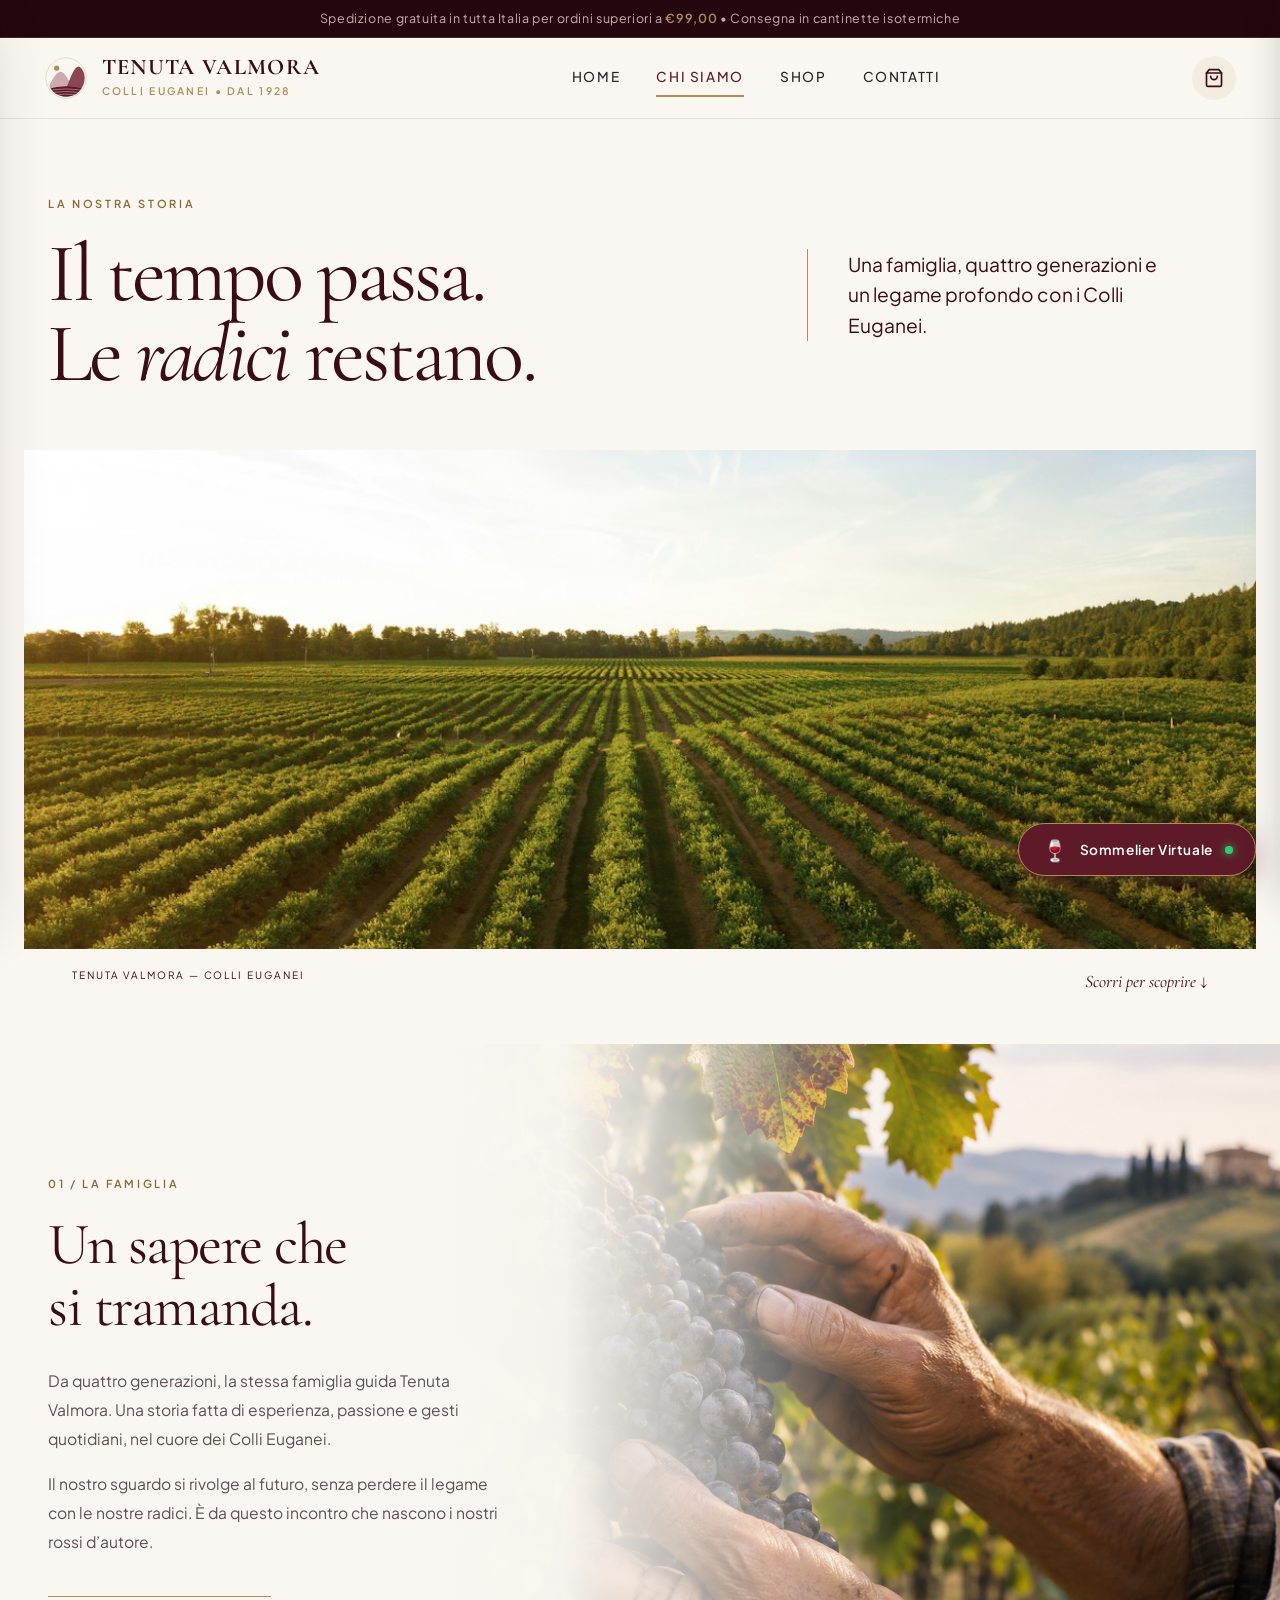
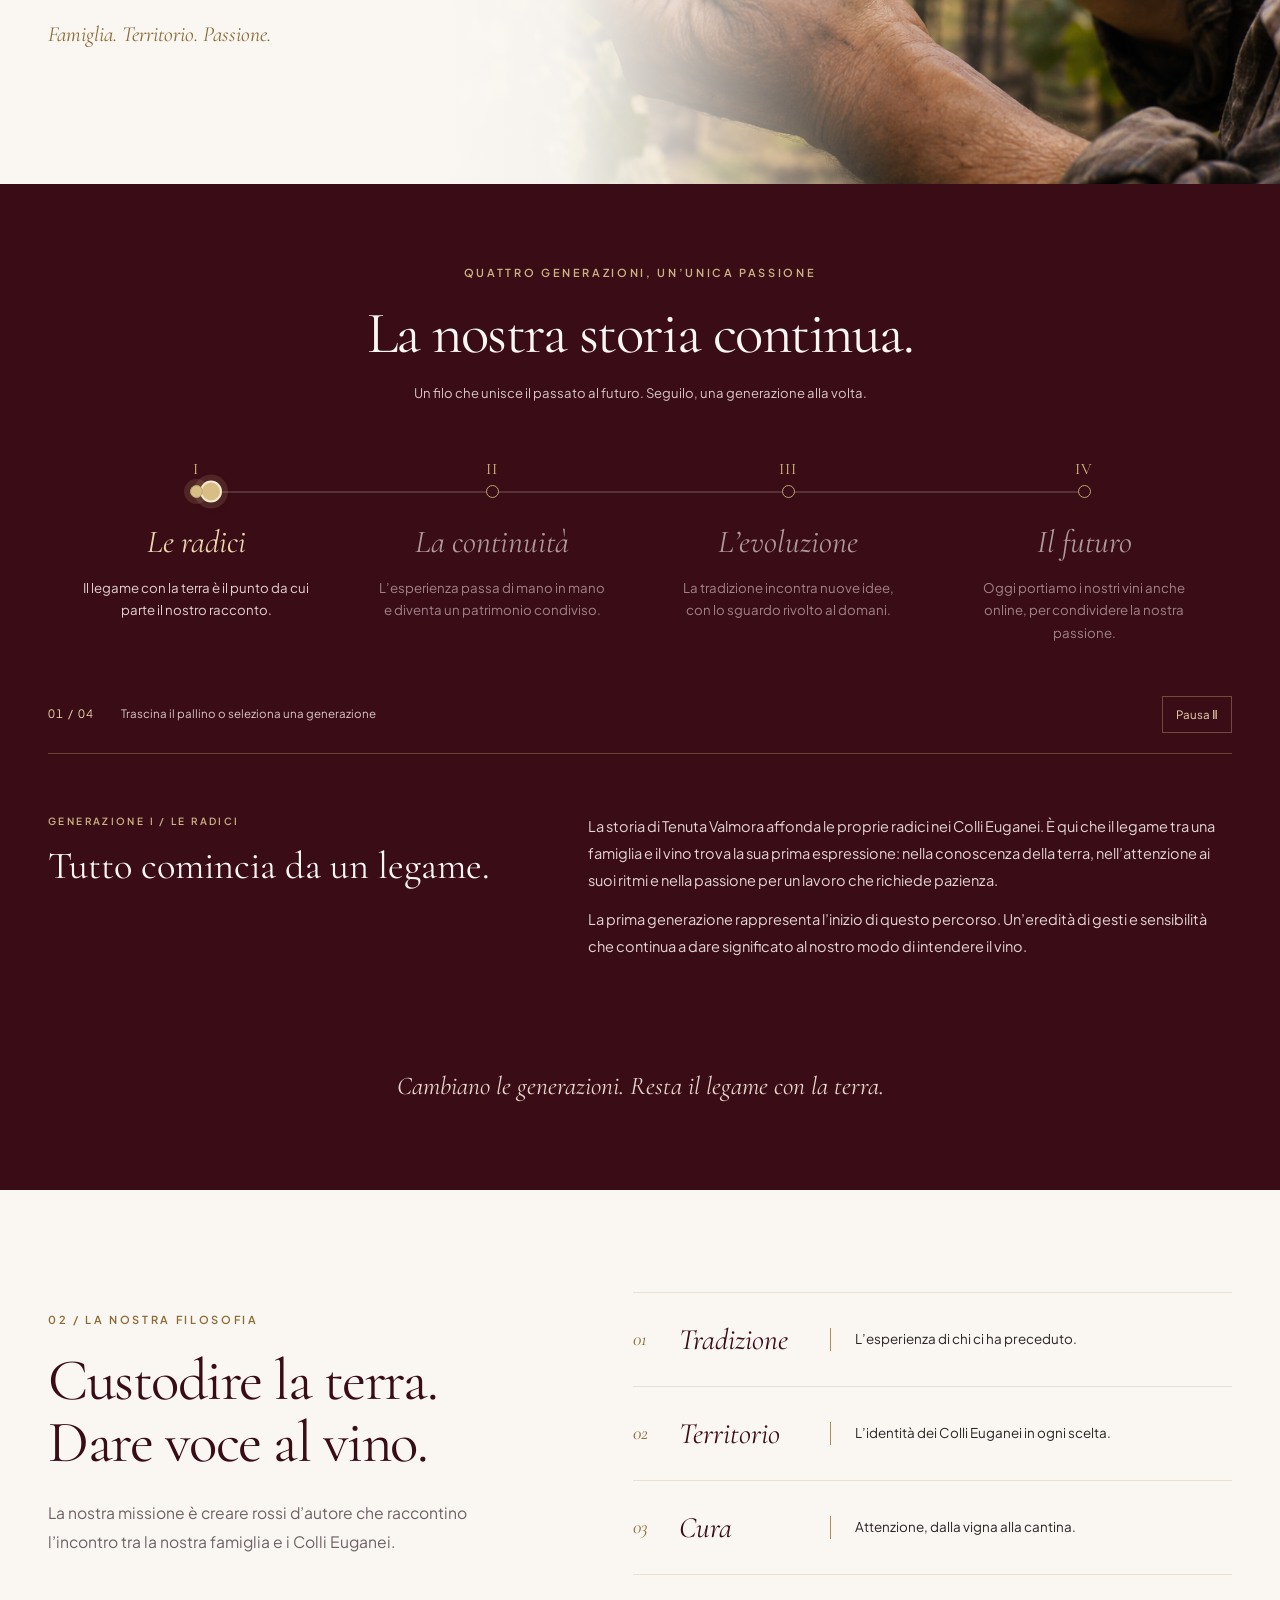
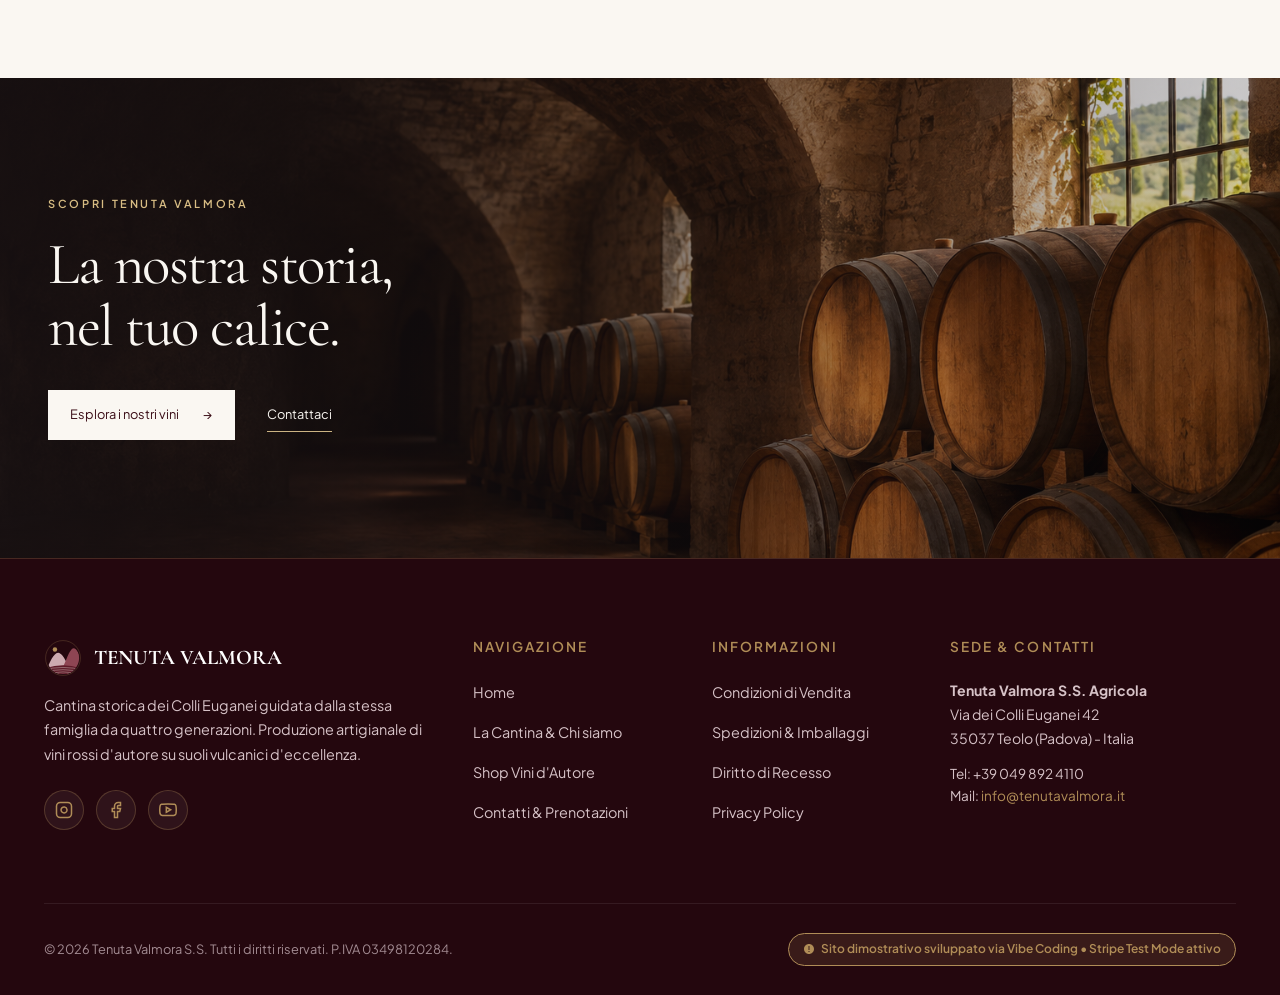
==== chi-siamo.html @ 33abe01f "Update chi-siamo.html" ====
<!DOCTYPE html>
<html lang="it">
<head>
  <script async src="https://www.googletagmanager.com/gtag/js?id=G-DERHMVGMK8"></script>
  <script>
    window.dataLayer = window.dataLayer || [];
    function gtag(){dataLayer.push(arguments);}
    gtag('js', new Date());
    gtag('config', 'G-DERHMVGMK8');
  </script>
  <meta charset="UTF-8">
  <meta name="viewport" content="width=device-width, initial-scale=1.0">
  <title>Chi Siamo | La Storia e i Valori di Tenuta Valmora</title>
  <meta name="description" content="Scopri la storia di Tenuta Valmora: quattro generazioni di vignaioli, una famiglia, la sua storia e i suoi valori nel cuore dei Colli Euganei.">
  <link rel="icon" type="image/svg+xml" href="assets/images/logo-valmora.svg">
  <link rel="stylesheet" href="assets/css/style.css">
  <link rel="stylesheet" href="assets/css/components.css">
  <style>
/* Editorial layout scoped to Chi siamo; shared navigation and commerce stay intact. */
.about-page { --about-header-height: 80px; overflow-x: clip; }
.about-page main { display: block; }
.about-shell { width: min(100% - 6rem, 1320px); margin-inline: auto; }
.about-page h1, .about-page main h2, .about-page main h3 { font-weight: 400; }
.about-page h1 { font-size: clamp(3.8rem, 6.5vw, 7rem); line-height: .96; letter-spacing: -.035em; }
.about-page main h2 { font-size: clamp(2.9rem, 4.6vw, 4.9rem); line-height: 1.05; letter-spacing: -.025em; }
.about-page main p { font-size: .98rem; line-height: 1.85; }
.about-eyebrow { display: block; margin-bottom: 1.3rem; color: var(--color-gold-dark); font-size: .69rem; font-weight: 600; letter-spacing: .24em; text-transform: uppercase; }
.about-skip-link { position: fixed; top: 1rem; left: 1rem; padding: .75rem 1rem; background: var(--color-cream); z-index: 1100; transform: translateY(-200%); }
.about-skip-link:focus { transform: none; }
.about-page a:focus-visible, .about-page button:focus-visible { outline: 2px solid var(--color-gold); outline-offset: 6px; }
.sr-only { position: absolute; width: 1px; height: 1px; padding: 0; margin: -1px; overflow: hidden; clip-path: inset(50%); white-space: nowrap; border: 0; }
.about-intro { padding-top: clamp(3rem, 6vw, 6rem); }
.about-intro-heading { display: grid; grid-template-columns: 1.6fr 1fr; align-items: center; gap: 5rem; margin-bottom: 3.5rem; }
.about-intro-copy { border-left: 1px solid var(--color-gold); padding-left: 2.5rem; max-width: 370px; color: var(--color-wine-dark); }
.about-page .about-intro-copy { font-size: clamp(1rem, 1.5vw, 1.3rem); line-height: 1.6; }
.about-panorama { margin-inline: 1.5rem; }
.about-panorama-frame { height: clamp(320px, 39vw, 580px); overflow: hidden; }
.about-panorama-frame img { width: 100%; height: 112%; object-fit: cover; object-position: center 65%; transform: translateY(var(--panorama-y, -5%)); }
.about-panorama figcaption { display: flex; justify-content: space-between; gap: 1rem; padding-top: 1.1rem; color: var(--color-wine-dark); font-size: .63rem; letter-spacing: .19em; text-transform: uppercase; }
.about-panorama figcaption a { font-family: var(--font-serif); font-style: italic; font-size: 1.1rem; letter-spacing: 0; text-transform: none; }
.about-family { display: grid; grid-template-columns: .9fr 1.25fr; align-items: center; gap: clamp(3rem, 7vw, 8rem); padding-block: clamp(5rem, 9vw, 9rem); scroll-margin-top: 110px; }
.about-family-copy h2 { margin-bottom: 1.75rem; }
.about-family-copy p { color: var(--color-text-muted); max-width: 450px; margin-bottom: 1rem; }
.about-signature { display: inline-block; border-top: 1px solid var(--color-gold); margin-top: 1.5rem; padding-top: 1.25rem; color: var(--color-gold-dark); font-family: var(--font-serif); font-size: 1.35rem; font-style: italic; }
.about-family-photo img { width: 100%; height: clamp(400px, 43vw, 570px); object-fit: cover; }
.about-family-photo figcaption { padding-top: .7rem; font-size: .73rem; color: var(--color-text-muted); }
/* The timeline animates in view while the section scrolls normally. */
.about-history { --history-progress: 1; background: var(--color-wine-dark); color: var(--color-cream); }
.about-history-panel { padding-block: 5rem; }
.about-history-heading { text-align: center; }
.about-history .about-eyebrow { color: #CBB383; }
.about-page .about-history h2 { color: var(--color-cream); }
.about-page .about-history-instruction { margin-top: 1rem; color: #D8C6C7; font-size: .82rem; }
.about-timeline { position: relative; margin-block: clamp(2rem, 4vw, 4rem); }
.about-timeline-track { position: absolute; left: 12.5%; right: 12.5%; top: 35px; height: 1px; background: #79545A; }
.about-timeline-fill { display: block; width: 100%; height: 100%; background: #D8BD84; transform: scaleX(var(--history-progress)); transform-origin: left; }
.about-generations { display: grid; grid-template-columns: repeat(4, minmax(0, 1fr)); gap: 0; }
.about-generations li { text-align: center; position: relative; padding-inline: 1rem; }
.about-generation-number { display: block; height: 29px; color: #D8BD84; font-family: var(--font-serif); font-size: 1rem; letter-spacing: .08em; }
.about-generation-dot { display: block; position: relative; margin: 0 auto 1.3rem; width: 13px; height: 13px; border-radius: 50%; background: var(--color-wine-dark); border: 1px solid #BDA678; transition: background .25s ease, box-shadow .25s ease; }
.about-generations h3 { font-family: var(--font-serif); font-style: italic; color: var(--color-cream); font-size: clamp(1.6rem, 2.5vw, 2.3rem); margin-bottom: .7rem; }
.about-page .about-generations p { font-size: .83rem; line-height: 1.7; color: #E1D1D2; max-width: 235px; margin-inline: auto; }
.about-history.has-scroll-motion li h3, .about-history.has-scroll-motion li p { opacity: .6; transition: opacity .3s ease; }
.about-history.has-scroll-motion li.is-reached h3, .about-history.has-scroll-motion li.is-reached p { opacity: 1; }
.about-history:not(.has-scroll-motion) .about-generation-dot,
.about-generations li.is-reached .about-generation-dot { background: #D8BD84; }
.about-generations li.is-current .about-generation-dot { box-shadow: 0 0 0 6px rgb(216 189 132 / 14%); }
.about-page .about-history-quote { color: #E6D7CD; font-family: var(--font-serif); font-style: italic; font-size: clamp(1.15rem, 2vw, 1.65rem); text-align: center; }
.about-philosophy { display: grid; grid-template-columns: 1fr 1.15fr; align-items: center; gap: 4rem; padding-block: clamp(5rem, 8vw, 8rem); }
.about-philosophy > div > p { color: var(--color-text-muted); max-width: 420px; margin-top: 1.5rem; }
.about-values li { display: grid; grid-template-columns: 30px 135px 1fr; gap: 1rem; align-items: center; padding: 1.8rem 0; border-bottom: 1px solid var(--color-border); }
.about-values li:first-child { border-top: 1px solid var(--color-border); }
.about-values li > span { color: var(--color-gold-dark); font-family: var(--font-serif); font-style: italic; font-size: 1.2rem; }
.about-values h3 { font-size: 1.85rem; font-style: italic; }
.about-page .about-values p { font-size: .84rem; line-height: 1.7; border-left: 1px solid var(--color-gold); padding-left: 1.5rem; }
.about-invitation { position: relative; isolation: isolate; min-height: 480px; display: flex; align-items: center; overflow: hidden; }
.about-invitation > img { position: absolute; inset: 0; width: 100%; height: 100%; object-fit: cover; z-index: -2; }
.about-invitation::before { content: ''; position: absolute; inset: 0; background: linear-gradient(90deg, rgb(24 17 19 / 85%), rgb(24 17 19 / 20%)); z-index: -1; }
.about-invitation-content { padding-block: 4rem; }
.about-invitation .about-eyebrow { color: #D8BD84; }
.about-page .about-invitation h2 { color: var(--color-cream); }
.about-invitation-actions { display: flex; align-items: center; flex-wrap: wrap; gap: 2rem; margin-top: 2rem; }
.about-shop-link { display: inline-flex; gap: 1.5rem; align-items: center; background: var(--color-cream); color: var(--color-wine-dark); padding: .9rem 1.4rem; font-size: .8rem; }
.about-shop-link:hover { background: var(--color-gold-light); }
.about-contact-link { color: var(--color-cream); font-size: .8rem; border-bottom: 1px solid #CBB383; padding-block: .4rem; }
/* Only hide reveals after JS has installed an observer. No-JS stays readable. */
.about-page.has-reveals [data-about-reveal] { opacity: 0; transform: translateY(24px); transition: opacity .85s ease, transform .85s cubic-bezier(.2,.7,.2,1); }
.about-page.has-reveals [data-about-reveal].is-visible { opacity: 1; transform: none; }
@media (max-width: 1100px) {
  .about-shell { width: calc(100% - 4rem); }
  .about-intro-heading { gap: 2.5rem; }
  .about-philosophy { gap: 2.5rem; grid-template-columns: 1fr 1.2fr; }
  .about-values li { grid-template-columns: 25px 1fr; gap: .5rem 1rem; }
  .about-page .about-values p { grid-column: 2; border: 0; padding: 0; }
}
@media (max-width: 760px) {
  .about-shell { width: calc(100% - 3rem); }
  .about-intro-heading { grid-template-columns: 1fr; gap: 1.75rem; margin-bottom: 2.5rem; }
  .about-page h1 { font-size: clamp(3.3rem, 10.2vw, 5rem); }
  .about-intro-copy { max-width: 400px; padding-left: 1.2rem; }
  .about-panorama { margin-inline: .75rem; }
  .about-panorama-frame { height: 340px; }
  .about-panorama figcaption { width: calc(100% - 1.5rem); font-size: .52rem; letter-spacing: .09em; align-items: baseline; }
  .about-panorama figcaption a { font-size: .9rem; }
  .about-family { grid-template-columns: 1fr; gap: 2.5rem; padding-block: 4.5rem; }
  .about-family-photo img { height: auto; aspect-ratio: 4 / 3; }
  .about-page main h2 { font-size: clamp(2.8rem, 8vw, 3.7rem); }
  .about-history-panel { padding-block: 3.5rem; }
  .about-history .about-eyebrow { font-size: .58rem; letter-spacing: .15em; margin-bottom: .9rem; }
  .about-page .about-history h2 { font-size: 2.5rem; }
  .about-page .about-history-instruction { display: none; }
  .about-history-heading { text-align: left; }
  .about-timeline { margin-block: 1.75rem; }
  .about-timeline-track { left: 6px; top: 9px; bottom: 9px; width: 1px; height: auto; right: auto; }
  .about-timeline-fill { transform: scaleY(var(--history-progress)); transform-origin: top; }
  .about-generations { grid-template-columns: 1fr; gap: 1.3rem; }
  .about-generations li { padding-left: 2.5rem; padding-right: 0; text-align: left; }
  .about-generation-number { position: absolute; right: 0; top: -.15rem; font-size: .85rem; }
  .about-generation-dot { position: absolute; top: 4px; left: 0; margin: 0; }
  .about-generations h3 { font-size: 1.65rem; margin-bottom: .2rem; padding-right: 2rem; }
  .about-page .about-generations p { max-width: none; font-size: .77rem; line-height: 1.6; }
  .about-page .about-history-quote { font-size: 1.1rem; text-align: left; }
  .about-philosophy { grid-template-columns: 1fr; gap: 2.5rem; padding-block: 4.5rem; }
  .about-values li { grid-template-columns: 25px 115px 1fr; padding-block: 1.5rem; }
  .about-values h3 { font-size: 1.65rem; }
  .about-page .about-values p { grid-column: auto; font-size: .76rem; }
  .about-invitation { min-height: 420px; }
}
@media (max-width: 380px) {
  .about-values li { grid-template-columns: 25px 1fr; }
  .about-page .about-values p { grid-column: 2; }
  .about-panorama figcaption { flex-direction: column; gap: .3rem; }
}
@media (prefers-reduced-motion: reduce) {
  .about-page { scroll-behavior: auto; }
  html:has(.about-page) { scroll-behavior: auto; }
  .about-page *, .about-page *::before, .about-page *::after { transition-duration: 0s !important; animation: none !important; }
  .about-page.has-reveals [data-about-reveal] { opacity: 1; transform: none; }
  .about-panorama-frame img { transform: none; }
}

/* Family portrait dissolves into the page, keeping an opaque reading surface. */
.about-family { display: flex; position: relative; isolation: isolate; min-height: 740px; padding-block: 6rem; margin-top: 3rem; }
.about-family-backdrop { position: absolute; inset: 0 0 0 32%; z-index: -2; overflow: hidden; }
.about-family-backdrop img { width: 100%; height: 100%; object-fit: cover; object-position: 52% center; }
.about-family::after { content: ''; position: absolute; inset: 0; z-index: -1; background: linear-gradient(90deg, #FAF7F2 0%, #FAF7F2 34%, rgb(250 247 242 / 98%) 44%, rgb(250 247 242 / 74%) 53%, rgb(250 247 242 / 8%) 70%, transparent 85%); }
.about-family-copy { width: 46%; max-width: 535px; min-width: 0; }
.about-family-copy p { color: #5D5054; }
.about-family-copy h2 { font-size: clamp(3rem, 4.6vw, 4.9rem); }
.about-family-layout { position: relative; }
/* The track draws the cursor; the transparent range supplies the accessible input. */
.about-timeline-range { position: absolute; z-index: 3; margin: 0; opacity: 0; cursor: grab; touch-action: none; }
.about-timeline-range:active { cursor: grabbing; }
.about-history.is-interactive .about-timeline-track { transform: translateY(-50%); }
.about-timeline-thumb { display: none; }
.about-history.is-interactive .about-timeline-thumb {
  display: block;
  position: absolute;
  z-index: 1;
  left: var(--history-cursor, 0%);
  top: 50%;
  width: 22px;
  height: 22px;
  transform: translate(-50%, -50%);
  border: 2px solid #F5EAD1;
  border-radius: 50%;
  background: #D8BD84;
  box-shadow: 0 0 0 6px rgb(216 189 132 / 15%), 0 2px 12px rgb(0 0 0 / 16%);
  pointer-events: none;
}
.about-timeline:has(.about-timeline-range:focus-visible) .about-timeline-thumb { outline: 1px solid #E5CF9F; outline-offset: 5px; }
.about-generation-select { font: inherit; color: inherit; line-height: inherit; padding: .25rem .15rem; text-align: inherit; }
.about-generation-select:hover { color: #EAD7AE; }
.about-history.is-interactive .about-generations li.is-current h3 { color: #EAD7AE; }
.about-history.is-interactive .about-generation-dot { box-shadow: none; }
.about-history-controls { display: flex; justify-content: space-between; align-items: center; gap: 1rem; padding-bottom: 1.2rem; border-bottom: 1px solid rgb(216 189 132 / 30%); }
.about-history-controls[hidden] { display: none; }
.about-page .about-history-controls p { color: #D8C6C7; font-size: .72rem; line-height: 1.6; }
.about-selected-count { color: #EAD7AE; letter-spacing: .12em; margin-right: 1.5rem; font-variant-numeric: tabular-nums; }
.about-autoplay-toggle { color: #EAD7AE; padding: .65rem .8rem; font-size: .72rem; flex-shrink: 0; border: 1px solid rgb(216 189 132 / 35%); }
.about-autoplay-toggle:hover { background: rgb(216 189 132 / 10%); }
.about-generation-details { margin-block: 2.7rem; }
.about-generation-detail { display: grid; grid-template-columns: .85fr 1.15fr; gap: 4rem; padding-block: 1rem; }
.about-detail-heading .about-eyebrow { font-size: .62rem; margin-bottom: 1rem; }
.about-page .about-detail-heading h3 { color: var(--color-cream); font-size: clamp(2rem, 3vw, 3.1rem); line-height: 1.12; }
.about-page .about-detail-copy p { color: #E3D5D2; font-size: .91rem; line-height: 1.85; margin-bottom: .8rem; }
.about-page .about-detail-copy p:last-child { margin-bottom: 0; }
.about-history.is-interactive .about-generation-details { display: grid; }
.about-history.is-interactive .about-generation-detail { grid-area: 1 / 1; opacity: 0; visibility: hidden; pointer-events: none; transform: translateY(12px); transition: opacity .35s ease, transform .45s cubic-bezier(.2,.7,.2,1), visibility .35s; }
.about-history.is-interactive .about-generation-detail.is-active { opacity: 1; visibility: visible; pointer-events: auto; transform: translateY(0); }
.about-history-quote { padding-top: 1rem; }
@media (max-width: 1100px) and (min-width: 761px) {
  .about-family { min-height: 700px; }
  .about-family-copy { width: 50%; }
  .about-family::after { background: linear-gradient(90deg, #FAF7F2 0%, #FAF7F2 35%, rgb(250 247 242 / 96%) 49%, rgb(250 247 242 / 55%) 63%, transparent 85%); }
}
@media (max-width: 760px) {
  .about-family { display: flex; flex-direction: column; min-height: 0; gap: 0; padding-block: 0; margin-top: 4rem; }
  .about-family-backdrop { position: relative; inset: auto; width: 100%; height: 350px; z-index: auto; order: 2; margin-top: 1.8rem; }
  .about-family-backdrop img { object-position: center 45%; }
  .about-family::after { display: none; }
  .about-family-copy { width: 100%; max-width: 550px; }
  .about-family-copy h2 { font-size: clamp(2.8rem, 8vw, 3.7rem); }
  .about-family-backdrop::after { content: ''; position: absolute; inset: 0; background: linear-gradient(#FAF7F2, transparent 25%); pointer-events: none; }
  .about-history-panel { padding-block: 3.5rem; }
  .about-history.is-interactive .about-timeline-track { transform: translateX(-50%); }
  .about-history.is-interactive .about-timeline-thumb { left: 50%; top: var(--history-cursor, 0%); }
  .about-history-controls { align-items: flex-start; }
  .about-selected-count { display: block; margin: 0 0 .35rem; }
  .about-page .about-history-controls p { max-width: 225px; font-size: .67rem; }
  .about-generation-details { margin-block: 2rem; }
  .about-generation-detail { grid-template-columns: 1fr; gap: 1.4rem; padding-block: 0; }
  .about-page .about-detail-heading h3 { font-size: 2.1rem; }
  .about-page .about-detail-copy p { font-size: .86rem; }
}

  </style>
</head>
<body class="about-page">
  <a class="about-skip-link" href="#contenuto">Vai al contenuto</a>

  <!-- Topbar Informativa -->
  <div class="topbar">
    <span>Spedizione gratuita in tutta Italia per ordini superiori a <strong>€99,00</strong> &bull; Consegna in cantinette isotermiche</span>
  </div>

  <!-- Header Principale -->
  <header class="site-header">
    <div class="container header-inner">
      <a href="index.html" class="brand-logo-link" aria-label="Tenuta Valmora Home">
        <img src="assets/images/logo-valmora.svg" alt="Tenuta Valmora Logo" class="brand-logo-img">
        <div class="brand-text">
          <span class="brand-title">Tenuta Valmora</span>
          <span class="brand-subtitle">Colli Euganei &bull; Dal 1928</span>
        </div>
      </a>

      <!-- Menu Desktop -->
      <nav class="main-nav" aria-label="Navigazione Principale">
        <a href="index.html" class="nav-link">Home</a>
        <a href="chi-siamo.html" class="nav-link active">Chi siamo</a>
        <a href="shop.html" class="nav-link">Shop</a>
        <a href="contatti.html" class="nav-link">Contatti</a>
      </nav>

      <!-- Azioni Header -->
      <div class="header-actions">
        <button type="button" class="cart-toggle-btn" aria-label="Visualizza carrello">
          <svg width="20" height="20" viewBox="0 0 24 24" fill="none" stroke="currentColor" stroke-width="2" stroke-linecap="round" stroke-linejoin="round">
            <path d="M6 2L3 6v14a2 2 0 0 0 2 2h14a2 2 0 0 0 2-2V6l-3-4z"></path>
            <line x1="3" y1="6" x2="21" y2="6"></line>
            <path d="M16 10a4 4 0 0 1-8 0"></path>
          </svg>
          <span class="cart-badge" style="display:none;">0</span>
        </button>

        <button type="button" class="mobile-menu-btn" id="mobile-menu-btn" aria-label="Apri menu">
          <span></span>
          <span></span>
          <span></span>
        </button>
      </div>
    </div>
  </header>

  <!-- Mobile Drawer -->
  <div class="mobile-nav-overlay" id="mobile-nav-overlay"></div>
  <aside class="mobile-nav-drawer" id="mobile-nav-drawer">
    <div class="mobile-drawer-header">
      <a href="index.html" class="brand-logo-link">
        <img src="assets/images/logo-valmora.svg" alt="Tenuta Valmora" style="width:36px; height:36px;">
        <span class="brand-title" style="font-size:1.15rem;">Tenuta Valmora</span>
      </a>
      <button type="button" class="cart-close-btn" id="mobile-drawer-close" style="color:var(--color-wine-dark);" aria-label="Chiudi menu">&times;</button>
    </div>
    <div class="mobile-drawer-links">
      <a href="index.html" class="mobile-drawer-link">Home <span>&rarr;</span></a>
      <a href="chi-siamo.html" class="mobile-drawer-link active">Chi siamo <span>&rarr;</span></a>
      <a href="shop.html" class="mobile-drawer-link">Shop Online <span>&rarr;</span></a>
      <a href="contatti.html" class="mobile-drawer-link">Contatti <span>&rarr;</span></a>
    </div>
  </aside>

  <main id="contenuto">
    <section class="about-intro" aria-labelledby="about-title">
      <div class="about-shell about-intro-heading">
        <div data-about-reveal>
          <span class="about-eyebrow">La nostra storia</span>
          <h1 id="about-title">Il tempo passa.<br>Le <em>radici</em> restano.</h1>
        </div>
        <p class="about-intro-copy" data-about-reveal>Una famiglia, quattro generazioni e un legame profondo con i Colli Euganei.</p>
      </div>
      <figure class="about-panorama" data-about-reveal>
        <div class="about-panorama-frame">
          <img src="assets/images/winemaker-hands.jpg" alt="Filari di vite nella luce calda del tramonto" width="1200" height="899" fetchpriority="high">
        </div>
        <figcaption class="about-shell">
          <span>Tenuta Valmora — Colli Euganei</span>
          <a href="#la-famiglia">Scorri per scoprire <span aria-hidden="true">↓</span></a>
        </figcaption>
      </figure>
    </section>

    <section id="la-famiglia" class="about-family" aria-labelledby="family-title">
      <div class="about-family-backdrop" aria-hidden="true">
        <img src="assets/images/about-hands.png?v=2" alt="" width="1536" height="1024" loading="lazy">
      </div>
      <div class="about-shell about-family-layout">
        <div class="about-family-copy" data-about-reveal>
          <span class="about-eyebrow">01 / La famiglia</span>
          <h2 id="family-title">Un sapere che<br>si tramanda.</h2>
          <p>Da quattro generazioni, la stessa famiglia guida Tenuta Valmora. Una storia fatta di esperienza, passione e gesti quotidiani, nel cuore dei Colli Euganei.</p>
          <p>Il nostro sguardo si rivolge al futuro, senza perdere il legame con le nostre radici. È da questo incontro che nascono i nostri rossi d’autore.</p>
          <span class="about-signature">Famiglia. Territorio. Passione.</span>
        </div>
      </div>
    </section>

    <section class="about-history" aria-labelledby="history-title">
      <div class="about-history-panel">
        <div class="about-shell">
          <div class="about-history-heading">
            <span class="about-eyebrow">Quattro generazioni, un’unica passione</span>
            <h2 id="history-title">La nostra storia continua.</h2>
            <p class="about-history-instruction">Un filo che unisce il passato al futuro. Seguilo, una generazione alla volta.</p>
          </div>
          <div class="about-timeline">
            <div class="about-timeline-track" aria-hidden="true">
              <span class="about-timeline-fill"></span>
              <span class="about-timeline-thumb"></span>
            </div>
            <label for="generation-range" class="sr-only">Esplora le quattro generazioni</label>
            <input id="generation-range" class="about-timeline-range" type="range" min="0" max="3" step="1" value="0" aria-describedby="history-help" hidden>
            <ol class="about-generations">
              <li>
                <span class="about-generation-number" aria-hidden="true">I</span>
                <span class="about-generation-dot" aria-hidden="true"></span>
                <h3><button type="button" class="about-generation-select" data-generation="0" aria-controls="generation-details"><span class="sr-only">Prima generazione: </span>Le radici</button></h3>
                <p>Il legame con la terra è il punto da cui parte il nostro racconto.</p>
              </li>
              <li>
                <span class="about-generation-number" aria-hidden="true">II</span>
                <span class="about-generation-dot" aria-hidden="true"></span>
                <h3><button type="button" class="about-generation-select" data-generation="1" aria-controls="generation-details"><span class="sr-only">Seconda generazione: </span>La continuità</button></h3>
                <p>L’esperienza passa di mano in mano e diventa un patrimonio condiviso.</p>
              </li>
              <li>
                <span class="about-generation-number" aria-hidden="true">III</span>
                <span class="about-generation-dot" aria-hidden="true"></span>
                <h3><button type="button" class="about-generation-select" data-generation="2" aria-controls="generation-details"><span class="sr-only">Terza generazione: </span>L’evoluzione</button></h3>
                <p>La tradizione incontra nuove idee, con lo sguardo rivolto al domani.</p>
              </li>
              <li>
                <span class="about-generation-number" aria-hidden="true">IV</span>
                <span class="about-generation-dot" aria-hidden="true"></span>
                <h3><button type="button" class="about-generation-select" data-generation="3" aria-controls="generation-details"><span class="sr-only">Quarta generazione: </span>Il futuro</button></h3>
                <p>Oggi portiamo i nostri vini anche online, per condividere la nostra passione.</p>
              </li>
            </ol>
          </div>
          <div class="about-history-controls" hidden>
            <p id="history-help"><span class="about-selected-count" aria-hidden="true">01 / 04</span> Trascina il pallino o seleziona una generazione</p>
            <button type="button" class="about-autoplay-toggle" aria-label="Metti in pausa il racconto automatico">Pausa <span aria-hidden="true">Ⅱ</span></button>
          </div>
          <div class="about-generation-details" id="generation-details">
            <article class="about-generation-detail" id="generation-story-0" aria-labelledby="generation-detail-title-0">
              <div class="about-detail-heading"><span class="about-eyebrow">Generazione I / Le radici</span><h3 id="generation-detail-title-0">Tutto comincia da un legame.</h3></div>
              <div class="about-detail-copy"><p>La storia di Tenuta Valmora affonda le proprie radici nei Colli Euganei. È qui che il legame tra una famiglia e il vino trova la sua prima espressione: nella conoscenza della terra, nell’attenzione ai suoi ritmi e nella passione per un lavoro che richiede pazienza.</p><p>La prima generazione rappresenta l’inizio di questo percorso. Un’eredità di gesti e sensibilità che continua a dare significato al nostro modo di intendere il vino.</p></div>
            </article>
            <article class="about-generation-detail" id="generation-story-1" aria-labelledby="generation-detail-title-1">
              <div class="about-detail-heading"><span class="about-eyebrow">Generazione II / La continuità</span><h3 id="generation-detail-title-1">Un’eredità da custodire, ogni giorno.</h3></div>
              <div class="about-detail-copy"><p>Tramandare un sapere significa farlo vivere. Il racconto della seconda generazione è quello della continuità: un’esperienza che passa da una persona all’altra, attraverso il lavoro condiviso e la cura quotidiana.</p><p>Conservare il legame con le proprie origini vuol dire riconoscerne il valore e portarlo avanti con responsabilità. In questo passaggio, la tradizione diventa una presenza viva, capace di accompagnare ogni nuova vendemmia.</p></div>
            </article>
            <article class="about-generation-detail" id="generation-story-2" aria-labelledby="generation-detail-title-2">
              <div class="about-detail-heading"><span class="about-eyebrow">Generazione III / L’evoluzione</span><h3 id="generation-detail-title-2">Nuovi sguardi, le stesse radici.</h3></div>
              <div class="about-detail-copy"><p>Una storia familiare cresce quando sa accogliere nuovi punti di vista. La terza generazione racconta questo incontro tra memoria e cambiamento: la volontà di guardare avanti mantenendo un’identità riconoscibile.</p><p>Al centro rimane l’espressione dei Colli Euganei e la ricerca di rossi d’autore. Il passato offre un orientamento, mentre il presente apre nuove possibilità per raccontare il territorio attraverso il vino.</p></div>
            </article>
            <article class="about-generation-detail" id="generation-story-3" aria-labelledby="generation-detail-title-3">
              <div class="about-detail-heading"><span class="about-eyebrow">Generazione IV / Il futuro</span><h3 id="generation-detail-title-3">La nostra storia incontra la tua.</h3></div>
              <div class="about-detail-copy"><p>Oggi Tenuta Valmora è guidata dalla quarta generazione della stessa famiglia. Il percorso continua con il desiderio di far conoscere i propri vini a un pubblico più ampio, portando il racconto della cantina anche online.</p><p>La vendita diretta sul web crea un nuovo punto d’incontro con chi sceglie i nostri rossi d’autore. Cambiano gli strumenti, ma il filo che tiene insieme la storia rimane lo stesso: famiglia, territorio e passione.</p></div>
            </article>
          </div>
          <p class="about-history-quote">Cambiano le generazioni. Resta il legame con la terra.</p>
        </div>
      </div>
    </section>

    <section class="about-shell about-philosophy" aria-labelledby="mission-title">
      <div data-about-reveal>
        <span class="about-eyebrow">02 / La nostra filosofia</span>
        <h2 id="mission-title">Custodire la terra.<br>Dare voce al vino.</h2>
        <p>La nostra missione è creare rossi d’autore che raccontino l’incontro tra la nostra famiglia e i Colli Euganei.</p>
      </div>
      <ol class="about-values">
        <li data-about-reveal><span aria-hidden="true">01</span><h3>Tradizione</h3><p>L’esperienza di chi ci ha preceduto.</p></li>
        <li data-about-reveal><span aria-hidden="true">02</span><h3>Territorio</h3><p>L’identità dei Colli Euganei in ogni scelta.</p></li>
        <li data-about-reveal><span aria-hidden="true">03</span><h3>Cura</h3><p>Attenzione, dalla vigna alla cantina.</p></li>
      </ol>
    </section>

    <section class="about-invitation" aria-labelledby="invitation-title">
      <img src="assets/images/about-cellar.png?v=2" alt="Botti di rovere in una cantina dalle volte in pietra" width="1536" height="1024" loading="lazy">
      <div class="about-shell about-invitation-content" data-about-reveal>
        <span class="about-eyebrow">Scopri Tenuta Valmora</span>
        <h2 id="invitation-title">La nostra storia,<br>nel tuo calice.</h2>
        <div class="about-invitation-actions">
          <a href="shop.html" class="about-shop-link">Esplora i nostri vini <span aria-hidden="true">→</span></a>
          <a href="contatti.html" class="about-contact-link">Contattaci</a>
        </div>
      </div>
    </section>
  </main>

  <!-- Footer Istituzionale -->
  <footer class="site-footer">
    <div class="container">
      <div class="footer-grid">
        <div class="footer-col footer-about">
          <div style="display:flex; align-items:center; gap:0.75rem; margin-bottom:1rem;">
            <img src="assets/images/logo-valmora.svg" alt="Tenuta Valmora" style="width:38px; height:38px;">
            <span style="font-family:var(--font-serif); font-size:1.3rem; color:#FFFFFF; font-weight:700;">TENUTA VALMORA</span>
          </div>
          <p>
            Cantina storica dei Colli Euganei guidata dalla stessa famiglia da quattro generazioni. 
            Produzione artigianale di vini rossi d'autore su suoli vulcanici d'eccellenza.
          </p>
          <div class="footer-social">
            <a href="https://instagram.com" target="_blank" rel="noopener" class="social-icon-btn" aria-label="Instagram">
              <svg width="18" height="18" viewBox="0 0 24 24" fill="none" stroke="currentColor" stroke-width="2"><rect x="2" y="2" width="20" height="20" rx="5" ry="5"></rect><path d="M16 11.37A4 4 0 1 1 12.63 8 4 4 0 0 1 16 11.37z"></path><line x1="17.5" y1="6.5" x2="17.51" y2="6.5"></line></svg>
            </a>
            <a href="https://facebook.com" target="_blank" rel="noopener" class="social-icon-btn" aria-label="Facebook">
              <svg width="18" height="18" viewBox="0 0 24 24" fill="none" stroke="currentColor" stroke-width="2"><path d="M18 2h-3a5 5 0 0 0-5 5v3H7v4h3v8h4v-8h3l1-4h-4V7a1 1 0 0 1 1-1h3z"></path></svg>
            </a>
            <a href="https://youtube.com" target="_blank" rel="noopener" class="social-icon-btn" aria-label="YouTube">
              <svg width="18" height="18" viewBox="0 0 24 24" fill="none" stroke="currentColor" stroke-width="2"><path d="M22.54 6.42a2.78 2.78 0 0 0-1.94-2C18.88 4 12 4 12 4s-6.88 0-8.6.46a2.78 2.78 0 0 0-1.94 2A29 29 0 0 0 1 11.75a29 29 0 0 0 .46 5.33A2.78 2.78 0 0 0 3.4 19c1.72.46 8.6.46 8.6.46s6.88 0 8.6-.46a2.78 2.78 0 0 0 1.94-2 29 29 0 0 0 .46-5.25 29 29 0 0 0-.46-5.33z"></path><polygon points="9.75 15.02 15.5 11.75 9.75 8.48 9.75 15.02"></polygon></svg>
            </a>
          </div>
        </div>

        <div class="footer-col">
          <h4>Navigazione</h4>
          <ul class="footer-links">
            <li><a href="index.html">Home</a></li>
            <li><a href="chi-siamo.html">La Cantina & Chi siamo</a></li>
            <li><a href="shop.html">Shop Vini d'Autore</a></li>
            <li><a href="contatti.html">Contatti & Prenotazioni</a></li>
          </ul>
        </div>

        <div class="footer-col">
          <h4>Informazioni</h4>
          <ul class="footer-links">
            <li><a href="shop.html">Condizioni di Vendita</a></li>
            <li><a href="contatti.html">Spedizioni & Imballaggi</a></li>
            <li><a href="contatti.html">Diritto di Recesso</a></li>
            <li><a href="contatti.html">Privacy Policy</a></li>
          </ul>
        </div>

        <div class="footer-col">
          <h4>Sede & Contatti</h4>
          <p style="font-size:0.88rem; line-height:1.7; color:#D6C2C7; margin-bottom:0.75rem;">
            <strong>Tenuta Valmora S.S. Agricola</strong><br>
            Via dei Colli Euganei 42<br>
            35037 Teolo (Padova) - Italia
          </p>
          <p style="font-size:0.85rem; color:#D6C2C7;">
            Tel: +39 049 892 4110<br>
            Mail: <a href="mailto:info@tenutavalmora.it" style="color:var(--color-gold);">info@tenutavalmora.it</a>
          </p>
        </div>
      </div>

      <div class="footer-bottom">
        <div>
          &copy; 2026 Tenuta Valmora S.S. Tutti i diritti riservati. P.IVA 03498120284.
        </div>
        <div class="footer-test-badge">
          <svg width="12" height="12" viewBox="0 0 24 24" fill="currentColor"><path d="M12 2C6.48 2 2 6.48 2 12s4.48 10 10 10 10-4.48 10-10S17.52 2 12 2zm-1 14h2v2h-2zm0-10h2v8h-2z"/></svg>
          Sito dimostrativo sviluppato via Vibe Coding &bull; Stripe Test Mode attivo
        </div>
      </div>
    </div>
  </footer>

  <!-- Carrello Laterale -->
  <div class="cart-backdrop" id="cart-backdrop"></div>
  <div class="cart-drawer" id="cart-drawer">
    <div class="cart-header">
      <div class="cart-header-title">
        <svg width="22" height="22" viewBox="0 0 24 24" fill="none" stroke="currentColor" stroke-width="2"><path d="M6 2L3 6v14a2 2 0 0 0 2 2h14a2 2 0 0 0 2-2V6l-3-4z"></path><line x1="3" y1="6" x2="21" y2="6"></line><path d="M16 10a4 4 0 0 1-8 0"></path></svg>
        <h3>Il Tuo Carrello</h3>
        <span class="cart-header-badge cart-count-val">0</span>
      </div>
      <button type="button" class="cart-close-btn" id="cart-close-btn" aria-label="Chiudi carrello">&times;</button>
    </div>

    <div class="cart-shipping-bar">
      <div class="shipping-bar-text" id="shipping-bar-text">
        <span>Aggiungi per la spedizione gratuita</span>
      </div>
      <div class="shipping-bar-progress">
        <div class="shipping-bar-fill" id="shipping-bar-fill" style="width:0%;"></div>
      </div>
    </div>

    <div class="cart-items-container" id="cart-items-container"></div>

    <div class="cart-empty" id="cart-empty-state">
      <div class="cart-empty-icon">🍷</div>
      <h4>Il tuo carrello è vuoto</h4>
      <p style="margin-bottom:1.5rem; font-size:0.9rem;">Non hai ancora aggiunto nessuna bottiglia della nostra cantina.</p>
      <a href="shop.html" class="btn btn-primary" onclick="closeCartDrawer()">Esplora lo Shop</a>
    </div>

    <div class="cart-footer" id="cart-footer" style="display:none;">
      <div class="cart-summary-row">
        <span>Subtotale bottiglie:</span>
        <span id="cart-subtotal-val">€0.00</span>
      </div>
      <div class="cart-summary-row">
        <span>Spedizione isotermica:</span>
        <span id="cart-shipping-val">€7.90</span>
      </div>
      <div class="cart-summary-row total">
        <span>Totale ordine:</span>
        <span id="cart-total-val">€0.00</span>
      </div>
      <button type="button" class="btn btn-gold cart-checkout-btn" id="cart-checkout-btn">
        <svg width="18" height="18" viewBox="0 0 24 24" fill="none" stroke="currentColor" stroke-width="2"><rect x="3" y="11" width="18" height="11" rx="2" ry="2"></rect><path d="M7 11V7a5 5 0 0 1 10 0v4"></path></svg>
        Procedi al Pagamento Sicuro
      </button>
    </div>
  </div>

  <!-- Modale Checkout Stripe -->
  <div class="checkout-modal-backdrop" id="checkout-modal-backdrop">
    <div class="checkout-modal">
      <div class="checkout-modal-header">
        <div class="checkout-header-info">
          <h3 style="font-family:var(--font-serif); font-size:1.4rem; color:#FFFFFF;">Checkout Tenuta Valmora</h3>
          <span class="stripe-badge-test">⚡ Stripe Test Mode</span>
          <span id="stripe-connected-badge" style="background:rgba(46,204,113,0.18); color:#2ECC71; font-size:0.68rem; padding:0.25rem 0.55rem; border-radius:9999px; border:1px solid #2ECC71;">🟢 Account Collegato (pk_test_51UXz...)</span>
        </div>
        <button type="button" class="checkout-close-btn" id="checkout-close-btn">&times;</button>
      </div>

      <div class="checkout-processing-overlay" id="checkout-processing-overlay">
        <div class="spinner"></div>
        <h4 style="font-size:1.3rem; margin-bottom:0.5rem; color:var(--color-wine-dark);" id="checkout-processing-status">Elaborazione pagamento Stripe in corso...</h4>
      </div>

      <div class="checkout-modal-body">
        <div class="stripe-test-card-banner" id="stripe-autofill-btn">
          <span>💡 <strong>Modalità Test Attiva:</strong> Clicca per compilare con dati di test Stripe</span>
          <span style="font-weight:700; text-decoration:underline;">Autocompila</span>
        </div>

        <form id="checkout-form">
          <h4 class="checkout-step-title">1. Indirizzo di Spedizione</h4>
          <div class="checkout-form-grid two-cols">
            <div class="form-group">
              <label class="form-label" for="checkout-first-name">Nome *</label>
              <input type="text" id="checkout-first-name" class="form-input" required placeholder="Mario">
            </div>
            <div class="form-group">
              <label class="form-label" for="checkout-last-name">Cognome *</label>
              <input type="text" id="checkout-last-name" class="form-input" required placeholder="Rossi">
            </div>
          </div>

          <div class="checkout-form-grid two-cols">
            <div class="form-group">
              <label class="form-label" for="checkout-email">Email *</label>
              <input type="email" id="checkout-email" class="form-input" required placeholder="mario.rossi@example.com">
            </div>
            <div class="form-group">
              <label class="form-label" for="checkout-phone">Telefono *</label>
              <input type="tel" id="checkout-phone" class="form-input" required placeholder="+39 340 1234567">
            </div>
          </div>

          <div class="form-group" style="margin-bottom:1rem;">
            <label class="form-label" for="checkout-address">Indirizzo *</label>
            <input type="text" id="checkout-address" class="form-input" required placeholder="Via Monte Ceva 15">
          </div>

          <div class="checkout-form-grid" style="grid-template-columns: 2fr 1fr 1fr;">
            <div class="form-group">
              <label class="form-label" for="checkout-city">Città *</label>
              <input type="text" id="checkout-city" class="form-input" required placeholder="Abano Terme">
            </div>
            <div class="form-group">
              <label class="form-label" for="checkout-zip">CAP *</label>
              <input type="text" id="checkout-zip" class="form-input" required placeholder="35031">
            </div>
            <div class="form-group">
              <label class="form-label" for="checkout-province">Provincia *</label>
              <input type="text" id="checkout-province" class="form-input" required placeholder="PD" maxlength="2">
            </div>
          </div>

          <h4 class="checkout-step-title" style="margin-top:1.5rem;">2. Pagamento Protetto (Stripe Test)</h4>
          <div class="stripe-box">
            <div class="stripe-box-header">
              <span class="stripe-logo-text">stripe</span>
              <span style="font-size:0.75rem; color:#6B7280;">Test Environment</span>
            </div>
            <div class="form-group" style="margin-bottom:1rem;">
              <label class="form-label" for="checkout-card-name">Intestatario Carta *</label>
              <input type="text" id="checkout-card-name" class="form-input" required placeholder="MARIO ROSSI">
            </div>
            <div class="form-group" style="margin-bottom:1rem;">
              <label class="form-label" for="checkout-card-number">Numero Carta *</label>
              <input type="text" id="checkout-card-number" class="form-input" required placeholder="4242 4242 4242 4242" maxlength="19">
            </div>
            <div class="checkout-form-grid two-cols">
              <div class="form-group">
                <label class="form-label" for="checkout-card-exp">Scadenza *</label>
                <input type="text" id="checkout-card-exp" class="form-input" required placeholder="12/28" maxlength="5">
              </div>
              <div class="form-group">
                <label class="form-label" for="checkout-card-cvc">CVC *</label>
                <input type="text" id="checkout-card-cvc" class="form-input" required placeholder="123" maxlength="4">
              </div>
            </div>
          </div>

          <div class="checkout-order-summary-box">
            <div class="checkout-summary-row total">
              <span>Totale da Pagare:</span>
              <span id="checkout-total-val">€0.00</span>
            </div>
          </div>

          <button type="submit" class="btn btn-gold" style="width:100%; padding:1rem;" id="checkout-submit-btn">
            <span id="checkout-pay-btn-text">Paga Ora in Modalità Test</span> &rarr;
          </button>
        </form>
      </div>
    </div>
  </div>

  <!-- Chatbot Widget -->
  <div class="chatbot-wrapper">
    <button type="button" class="chatbot-trigger-btn" id="chatbot-trigger-btn" aria-label="Apri Sommelier Virtuale">
      <span class="chatbot-trigger-icon">🍷</span>
      <span class="chatbot-trigger-text">Sommelier Virtuale</span>
      <span class="chatbot-trigger-pill"></span>
    </button>

    <div class="chatbot-window" id="chatbot-window">
      <div class="chatbot-header">
        <div class="chatbot-header-profile">
          <div class="chatbot-avatar">🍷</div>
          <div>
            <div class="chatbot-title">Sommelier Valmora</div>
            <div class="chatbot-status"><span class="status-dot"></span> Assistente Attivo</div>
          </div>
        </div>
        <button type="button" class="chatbot-header-close" id="chatbot-close-btn">&times;</button>
      </div>
      <div class="chatbot-messages" id="chatbot-messages">
        <div class="chat-bubble bot">
          Hai curiosità sulla nostra storia, sulle quattro generazioni della famiglia Valmora o sui nostri vigneti vulcanici? Chiedimi pure!
        </div>
      </div>
      <div class="chatbot-chips">
        <button type="button" class="chip-btn" data-topic="orari">⏰ Orari e Visite</button>
        <button type="button" class="chip-btn" data-topic="spedizioni">📦 Spedizioni e Costi</button>
        <button type="button" class="chip-btn" data-topic="vino">🍷 Consigliami un Vino</button>
        <button type="button" class="chip-btn" data-topic="resi">🔄 Politica Resi</button>
      </div>
      <form class="chatbot-input-area" id="chatbot-form">
        <input type="text" id="chatbot-input" class="chatbot-input" placeholder="Scrivi una domanda...">
        <button type="submit" class="chatbot-send-btn" aria-label="Invia">
          <svg width="16" height="16" viewBox="0 0 24 24" fill="none" stroke="currentColor" stroke-width="2"><line x1="22" y1="2" x2="11" y2="13"></line><polygon points="22 2 15 22 11 13 2 9 22 2"></polygon></svg>
        </button>
      </form>
    </div>
  </div>

  <!-- Script JS -->
  <script>
/* Four generations: automatic introduction, then drag, touch or keyboard exploration. */
(() => {
  const history = document.querySelector('.about-history');
  if (!history) return;
  const timeline = history.querySelector('.about-timeline');
  const steps = [...history.querySelectorAll('.about-generations li')];
  const panorama = document.querySelector('.about-panorama-frame');
  const motion = matchMedia('(prefers-reduced-motion: reduce)');
  const range = history.querySelector('.about-timeline-range');
  const track = history.querySelector('.about-timeline-track');
  const dots = steps.map(step => step.querySelector('.about-generation-dot'));
  const panels = [...history.querySelectorAll('.about-generation-detail')];
  const selectors = [...history.querySelectorAll('.about-generation-select')];
  const controls = history.querySelector('.about-history-controls');
  const toggle = history.querySelector('.about-autoplay-toggle');
  const counter = history.querySelector('.about-selected-count');
  const labels = ['Le radici', 'La continuità', 'L’evoluzione', 'Il futuro'];
  const duration = 9000;
  let progress = 0;
  let selected = -1;
  let paused = false;
  let hasInteracted = false;
  let settleFrame = 0;
  let vertical = false;
  let markerOffsets = [];
  let dragPointer = null;
  let dragOffset = 0;
  let lastReached = -1;
  history.classList.add('is-interactive');
  range.hidden = false;
  range.setAttribute('aria-controls', 'generation-details');
  controls.hidden = false;
  let elapsed = 0;
  let frame = 0;
  let previousTime = null;
  let inView = false;
  let panoramaFrame = 0;

  function updateToggle() {
    const completed = elapsed >= duration;
    const label = completed ? 'Rivedi' : paused ? 'Riproduci' : 'Pausa';
    toggle.textContent = `${label} ${!completed && !paused ? 'Ⅱ' : '▷'}`;
    toggle.setAttribute('aria-label', completed ? 'Rivedi il racconto automatico' : paused ? 'Riproduci il racconto automatico' : 'Metti in pausa il racconto automatico');
  }

  function paint(value, chapter = Math.round(value * (steps.length - 1))) {
    progress = Math.min(1, Math.max(0, value));
    const last = steps.length - 1;
    const position = progress * last;
    const segment = Math.min(last - 1, Math.floor(position));
    if (markerOffsets.length) {
      // Each chapter occupies one segment even when mobile rows wrap differently.
      const start = markerOffsets[segment];
      const end = markerOffsets[segment + 1];
      const percent = (start + (end - start) * (position - segment)) * 100;
      history.style.setProperty('--history-progress', (percent / 100).toFixed(6));
      history.style.setProperty('--history-cursor', `${percent.toFixed(4)}%`);
    }
    const reached = Math.floor(position + .002);
    if (reached !== lastReached) {
      lastReached = reached;
      steps.forEach((step, index) => step.classList.toggle('is-reached', index <= reached));
    }
    if (chapter !== selected) {
      const current = chapter;
      selected = current;
      range.value = String(current);
      steps.forEach((step, index) => {
        step.classList.toggle('is-current', index === current);
        if (index === current) step.setAttribute('aria-current', 'step');
        else step.removeAttribute('aria-current');
      });
      counter.textContent = `0${current + 1} / 04`;
      range.setAttribute('aria-valuetext', `Generazione ${current + 1} di 4: ${labels[current]}`);
      panels.forEach((panel, index) => {
        const active = index === current;
        panel.classList.toggle('is-active', active);
        panel.setAttribute('aria-hidden', String(!active));
        panel.inert = !active;
      });
      selectors.forEach((button, index) => button.setAttribute('aria-pressed', String(index === current)));
    }
  }

  function stop() {
    cancelAnimationFrame(frame);
    frame = 0;
    previousTime = null;
  }

  function animate(time) {
    frame = 0;
    if (!inView || document.hidden || motion.matches || paused) return;
    if (previousTime !== null) elapsed = Math.min(duration, elapsed + time - previousTime);
    previousTime = time;
    paint(elapsed / duration);
    if (elapsed < duration) frame = requestAnimationFrame(animate);
    else { previousTime = null; updateToggle(); }
  }

  function resume() {
    if (inView && !document.hidden && !motion.matches && !paused && elapsed < duration && !frame) {
      previousTime = null;
      frame = requestAnimationFrame(animate);
    }
  }

  function updatePanorama() {
    panoramaFrame = 0;
    if (!panorama || motion.matches) return;
    const rect = panorama.getBoundingClientRect();
    if (rect.bottom > 0 && rect.top < innerHeight) {
      const offset = Math.min(1, Math.max(0, (innerHeight - rect.top) / (innerHeight + rect.height)));
      panorama.style.setProperty('--panorama-y', `${-8 + offset * 6}%`);
    }
  }

  function measureTrack() {
    vertical = matchMedia('(max-width: 760px)').matches;
    const bounds = timeline.getBoundingClientRect();
    const centers = dots.map(dot => {
      const rect = dot.getBoundingClientRect();
      return { x: rect.left + rect.width / 2, y: rect.top + rect.height / 2 };
    });
    const first = centers[0];
    const last = centers.at(-1);
    const axis = vertical ? 'y' : 'x';
    const length = last[axis] - first[axis];
    if (length <= 0) return;
    markerOffsets = centers.map(center => (center[axis] - first[axis]) / length);

    const x = first.x - bounds.left;
    const y = first.y - bounds.top;
    track.style.left = `${x}px`;
    track.style.top = `${y}px`;
    track.style.right = 'auto';
    track.style.bottom = 'auto';
    track.style.width = vertical ? '1px' : `${length}px`;
    track.style.height = vertical ? `${length}px` : '1px';
    range.style.left = `${x - (vertical ? 22 : 11)}px`;
    range.style.top = `${y - (vertical ? 11 : 22)}px`;
    range.style.width = vertical ? '44px' : `${length + 22}px`;
    range.style.height = vertical ? `${length + 22}px` : '44px';
    range.setAttribute('aria-orientation', vertical ? 'vertical' : 'horizontal');
    paint(progress, selected < 0 ? 0 : selected);
  }

  function syncMotion() {
    history.classList.toggle('has-scroll-motion', !motion.matches);
    if (motion.matches) {
      stop();
      cancelAnimationFrame(settleFrame);
      if (!hasInteracted) elapsed = duration;
      paint(elapsed / duration);
      panorama?.style.removeProperty('--panorama-y');
    } else resume();
    updateToggle();
    updatePanorama();
  }

  function takeControl() {
    hasInteracted = true;
    paused = true;
    stop();
    cancelAnimationFrame(settleFrame);
    updateToggle();
  }

  function choose(index) {
    takeControl();
    const chapter = Math.min(steps.length - 1, Math.max(0, index));
    const target = chapter / (steps.length - 1);
    const start = progress;
    elapsed = target * duration;
    paint(start, chapter);
    if (motion.matches) { paint(target, chapter); updateToggle(); return; }
    const began = performance.now();
    function settle(now) {
      const fraction = Math.min(1, (now - began) / 320);
      const eased = 1 - Math.pow(1 - fraction, 3);
      paint(start + (target - start) * eased, chapter);
      if (fraction < 1) settleFrame = requestAnimationFrame(settle);
      else { settleFrame = 0; updateToggle(); }
    }
    settleFrame = requestAnimationFrame(settle);
  }

  function trackPosition(event) {
    const rect = track.getBoundingClientRect();
    if (vertical) return (event.clientY - rect.top) / rect.height;
    return (event.clientX - rect.left) / rect.width;
  }

  function scrub(event) {
    const fraction = Math.min(1, Math.max(0, trackPosition(event) - dragOffset));
    const next = markerOffsets.findIndex(offset => offset >= fraction && offset > 0);
    const start = markerOffsets[next - 1];
    const end = markerOffsets[next];
    const value = (next - 1 + (fraction - start) / (end - start)) / (steps.length - 1);
    elapsed = value * duration;
    paint(value);
  }

  range.addEventListener('pointerdown', event => {
    if (event.button !== 0 || dragPointer !== null || !markerOffsets.length) return;
    event.preventDefault();
    range.focus({ preventScroll: true });
    takeControl();
    dragPointer = event.pointerId;
    range.setPointerCapture(dragPointer);
    const cursor = parseFloat(history.style.getPropertyValue('--history-cursor')) / 100;
    const pressOffset = trackPosition(event) - cursor;
    const size = vertical ? track.clientHeight : track.clientWidth;
    dragOffset = Math.abs(pressOffset * size) <= 11 ? pressOffset : 0;
    scrub(event);
  });
  range.addEventListener('pointermove', event => {
    if (event.pointerId === dragPointer) scrub(event);
  });
  range.addEventListener('lostpointercapture', event => {
    if (event.pointerId !== dragPointer) return;
    dragPointer = null;
    choose(selected);
  });
  range.addEventListener('focus', takeControl);
  range.addEventListener('input', () => choose(Number(range.value)));
  range.addEventListener('keydown', event => {
    const backward = ['ArrowLeft', 'ArrowUp', 'PageUp'];
    const forward = ['ArrowRight', 'ArrowDown', 'PageDown'];
    if (![...backward, ...forward, 'Home', 'End'].includes(event.key)) return;
    event.preventDefault();
    const target = event.key === 'Home' ? 0 : event.key === 'End' ? 3 : selected + (backward.includes(event.key) ? -1 : 1);
    choose(target);
  });
  selectors.forEach((button, index) => {
    button.addEventListener('focus', takeControl);
    button.addEventListener('click', () => choose(index));
  });
  toggle.addEventListener('click', () => {
    cancelAnimationFrame(settleFrame);
    if (elapsed >= duration) {
      elapsed = 0;
      paint(0);
      paused = false;
    } else paused = !paused;
    if (motion.matches) { elapsed = duration; paint(1); }
    if (paused) stop();
    else resume();
    updateToggle();
  });

  if ('IntersectionObserver' in window) {
    const timelineObserver = new IntersectionObserver(entries => {
      inView = entries[0].isIntersecting;
      if (inView) resume();
      else stop();
    }, { threshold: 0, rootMargin: '0px 0px -15% 0px' });
    timelineObserver.observe(timeline);

    if (!motion.matches) {
      const revealObserver = new IntersectionObserver(entries => {
        entries.forEach(entry => {
          if (entry.isIntersecting) {
            entry.target.classList.add('is-visible');
            revealObserver.unobserve(entry.target);
          }
        });
      }, { threshold: .08 });
      document.querySelectorAll('[data-about-reveal]').forEach(el => revealObserver.observe(el));
      document.body.classList.add('has-reveals');
    }
  } else {
    elapsed = duration;
    paint(1);
  }

  addEventListener('scroll', () => {
    if (!panoramaFrame && !motion.matches) panoramaFrame = requestAnimationFrame(updatePanorama);
  }, { passive: true });
  addEventListener('resize', measureTrack);
  addEventListener('pageshow', measureTrack);
  if ('ResizeObserver' in window) {
    const resizeObserver = new ResizeObserver(measureTrack);
    steps.forEach(step => resizeObserver.observe(step));
  }
  document.addEventListener('visibilitychange', () => {
    if (document.hidden) stop();
    else resume();
  });
  motion.addEventListener('change', syncMotion);
  if (document.fonts) document.fonts.ready.then(measureTrack);
  measureTrack();
  syncMotion();
})();

  </script>
  <script src="assets/js/products.js"></script>
  <script src="assets/js/cart.js"></script>
  <script src="assets/js/checkout.js?v=3"></script>
  <script src="assets/js/chatbot.js"></script>
  <script src="assets/js/main.js"></script>
</body>
</html>
---- assets/css/style.css ----
/* ==========================================================================
   TENUTA VALMORA - FOGLIO DI STILE PRINCIPALE
   Ispirato all'eleganza classica e senza tempo delle grandi cantine italiane (antinori.it)
   Colori basati sull'identità e sul logo ufficiale
   ========================================================================== */

@import url('https://fonts.googleapis.com/css2?family=Cormorant+Garamond:ital,wght@0,400;0,500;0,600;0,700;1,400;1,600&family=Plus+Jakarta+Sans:wght@300;400;500;600;700&display=swap');

:root {
  /* Palette Colori Ispirata al Brand & Logo */
  --color-wine: #5E1A28;
  --color-wine-dark: #3A0C16;
  --color-wine-deep: #24070E;
  --color-wine-light: #8E4553;
  --color-wine-rose: #CDAAB0;
  --color-wine-subtle: #F7EFF1;

  --color-gold: #B08D57;
  --color-gold-hover: #C5A059;
  --color-gold-light: #F4EAD9;
  --color-gold-dark: #8C6A35;

  --color-cream: #FAF7F2;
  --color-sand: #F2ECE1;
  --color-paper: #FFFFFF;

  --color-dark: #181113;
  --color-dark-surface: #24191C;
  --color-charcoal: #332A2D;
  --color-text: #2C2426;
  --color-text-muted: #6E6266;
  --color-border: #E8DFD7;
  --color-border-dark: #4A3339;

  /* Tipografia */
  --font-serif: 'Cormorant Garamond', Georgia, serif;
  --font-sans: 'Plus Jakarta Sans', -apple-system, BlinkMacSystemFont, 'Segoe UI', Roboto, sans-serif;

  /* Transizioni e ombre */
  --transition: all 0.3s cubic-bezier(0.25, 0.46, 0.45, 0.94);
  --shadow-sm: 0 2px 8px rgba(36, 7, 14, 0.06);
  --shadow-md: 0 8px 24px rgba(36, 7, 14, 0.10);
  --shadow-lg: 0 16px 40px rgba(36, 7, 14, 0.16);
  --shadow-xl: 0 24px 60px rgba(36, 7, 14, 0.22);

  --radius-sm: 4px;
  --radius-md: 8px;
  --radius-lg: 16px;
  --radius-full: 9999px;

  --container-max: 1240px;
}

/* Reset & Base */
*, *::before, *::after {
  box-sizing: border-box;
  margin: 0;
  padding: 0;
}

html {
  font-size: 16px;
  scroll-behavior: smooth;
}

body {
  font-family: var(--font-sans);
  color: var(--color-text);
  background-color: var(--color-cream);
  line-height: 1.65;
  -webkit-font-smoothing: antialiased;
  -moz-osx-font-smoothing: grayscale;
  overflow-x: hidden;
}

img {
  max-width: 100%;
  height: auto;
  display: block;
}

a {
  color: inherit;
  text-decoration: none;
  transition: var(--transition);
}

button {
  font-family: inherit;
  cursor: pointer;
  border: none;
  background: none;
  transition: var(--transition);
}

ul, ol {
  list-style: none;
}

/* Tipografia Intestazioni */
h1, h2, h3, h4, h5, h6 {
  font-family: var(--font-serif);
  font-weight: 600;
  line-height: 1.2;
  color: var(--color-wine-dark);
}

.heading-eyebrow {
  font-family: var(--font-sans);
  font-size: 0.75rem;
  letter-spacing: 0.22em;
  text-transform: uppercase;
  color: var(--color-gold);
  font-weight: 700;
  margin-bottom: 0.75rem;
  display: inline-block;
}

.heading-eyebrow.light {
  color: var(--color-gold-hover);
}

.section-title {
  font-size: 2.5rem;
  margin-bottom: 1rem;
  letter-spacing: -0.01em;
}

@media (min-width: 768px) {
  .section-title {
    font-size: 3.25rem;
  }
}

.section-subtitle {
  font-size: 1.1rem;
  color: var(--color-text-muted);
  max-width: 640px;
  margin: 0 auto;
}

/* Layout Utilities */
.container {
  width: 100%;
  max-width: var(--container-max);
  margin-left: auto;
  margin-right: auto;
  padding-left: 1.5rem;
  padding-right: 1.5rem;
}

.text-center { text-align: center; }
.text-left { text-align: left; }
.text-gold { color: var(--color-gold); }
.text-wine { color: var(--color-wine); }

/* Pulsanti */
.btn {
  display: inline-flex;
  align-items: center;
  justify-content: center;
  gap: 0.6rem;
  padding: 0.85rem 1.85rem;
  font-size: 0.85rem;
  font-weight: 600;
  letter-spacing: 0.12em;
  text-transform: uppercase;
  border-radius: var(--radius-sm);
  transition: var(--transition);
  text-align: center;
}

.btn-primary {
  background-color: var(--color-wine);
  color: #FFFFFF;
  border: 1px solid var(--color-wine);
}

.btn-primary:hover {
  background-color: var(--color-wine-dark);
  border-color: var(--color-wine-dark);
  transform: translateY(-2px);
  box-shadow: var(--shadow-md);
}

.btn-gold {
  background-color: var(--color-gold);
  color: #FFFFFF;
  border: 1px solid var(--color-gold);
}

.btn-gold:hover {
  background-color: var(--color-gold-hover);
  border-color: var(--color-gold-hover);
  transform: translateY(-2px);
  box-shadow: 0 6px 20px rgba(176, 141, 87, 0.35);
}

.btn-outline {
  background-color: transparent;
  color: var(--color-wine-dark);
  border: 1px solid var(--color-wine-dark);
}

.btn-outline:hover {
  background-color: var(--color-wine-dark);
  color: #FFFFFF;
  transform: translateY(-2px);
}

.btn-outline-white {
  background-color: transparent;
  color: #FFFFFF;
  border: 1px solid rgba(255, 255, 255, 0.7);
}

.btn-outline-white:hover {
  background-color: #FFFFFF;
  color: var(--color-wine-dark);
  border-color: #FFFFFF;
  transform: translateY(-2px);
}

.btn-sm {
  padding: 0.6rem 1.25rem;
  font-size: 0.75rem;
}

/* ==========================================================================
   TOPBAR & HEADER
   ========================================================================== */
.topbar {
  background-color: var(--color-wine-deep);
  color: var(--color-wine-rose);
  font-size: 0.78rem;
  letter-spacing: 0.05em;
  padding: 0.5rem 1rem;
  text-align: center;
  border-bottom: 1px solid rgba(176, 141, 87, 0.25);
}

.topbar strong {
  color: var(--color-gold);
  font-weight: 600;
}

.site-header {
  position: sticky;
  top: 0;
  z-index: 100;
  background-color: rgba(250, 247, 242, 0.95);
  backdrop-filter: blur(12px);
  border-bottom: 1px solid var(--color-border);
  transition: var(--transition);
}

.site-header.scrolled {
  background-color: rgba(250, 247, 242, 0.98);
  box-shadow: var(--shadow-sm);
}

.header-inner {
  display: flex;
  align-items: center;
  justify-content: space-between;
  height: 80px;
}

.brand-logo-link {
  display: flex;
  align-items: center;
  gap: 0.85rem;
  text-decoration: none;
}

.brand-logo-img {
  width: 44px;
  height: 44px;
  object-fit: contain;
}

.brand-text {
  display: flex;
  flex-direction: column;
}

.brand-title {
  font-family: var(--font-serif);
  font-size: 1.4rem;
  font-weight: 700;
  letter-spacing: 0.06em;
  color: var(--color-wine-dark);
  text-transform: uppercase;
  line-height: 1;
}

.brand-subtitle {
  font-family: var(--font-sans);
  font-size: 0.65rem;
  letter-spacing: 0.22em;
  text-transform: uppercase;
  color: var(--color-gold);
  font-weight: 600;
  margin-top: 3px;
}

/* Navigazione Desktop */
.main-nav {
  display: none;
}

@media (min-width: 900px) {
  .main-nav {
    display: flex;
    align-items: center;
    gap: 2.25rem;
  }
}

.nav-link {
  font-size: 0.85rem;
  font-weight: 500;
  letter-spacing: 0.12em;
  text-transform: uppercase;
  color: var(--color-text);
  position: relative;
  padding: 0.5rem 0;
}

.nav-link::after {
  content: '';
  position: absolute;
  bottom: 0;
  left: 0;
  width: 0;
  height: 2px;
  background-color: var(--color-gold);
  transition: var(--transition);
}

.nav-link:hover,
.nav-link.active {
  color: var(--color-wine);
}

.nav-link:hover::after,
.nav-link.active::after {
  width: 100%;
}

/* Header Actions */
.header-actions {
  display: flex;
  align-items: center;
  gap: 1rem;
}

.cart-toggle-btn {
  position: relative;
  display: flex;
  align-items: center;
  justify-content: center;
  width: 44px;
  height: 44px;
  border-radius: 50%;
  background-color: var(--color-sand);
  color: var(--color-wine-dark);
  transition: var(--transition);
}

.cart-toggle-btn:hover {
  background-color: var(--color-wine);
  color: #FFFFFF;
}

.cart-badge {
  position: absolute;
  top: -2px;
  right: -2px;
  background-color: var(--color-gold);
  color: #FFFFFF;
  font-size: 0.7rem;
  font-weight: 700;
  width: 20px;
  height: 20px;
  border-radius: 50%;
  display: flex;
  align-items: center;
  justify-content: center;
  border: 2px solid var(--color-cream);
}

.mobile-menu-btn {
  display: flex;
  flex-direction: column;
  justify-content: center;
  gap: 5px;
  width: 40px;
  height: 40px;
  padding: 8px;
  cursor: pointer;
}

@media (min-width: 900px) {
  .mobile-menu-btn {
    display: none;
  }
}

.mobile-menu-btn span {
  width: 100%;
  height: 2px;
  background-color: var(--color-wine-dark);
  transition: var(--transition);
}

/* Menu Mobile Overlay */
.mobile-nav-overlay {
  position: fixed;
  top: 0;
  left: 0;
  width: 100%;
  height: 100%;
  background: rgba(36, 7, 14, 0.6);
  backdrop-filter: blur(4px);
  z-index: 998;
  opacity: 0;
  pointer-events: none;
  transition: var(--transition);
}

.mobile-nav-overlay.open {
  opacity: 1;
  pointer-events: auto;
}

.mobile-nav-drawer {
  position: fixed;
  top: 0;
  left: -320px;
  width: 300px;
  height: 100%;
  background: var(--color-cream);
  z-index: 999;
  padding: 2rem;
  display: flex;
  flex-direction: column;
  transition: var(--transition);
  box-shadow: var(--shadow-xl);
}

.mobile-nav-drawer.open {
  left: 0;
}

.mobile-drawer-header {
  display: flex;
  justify-content: space-between;
  align-items: center;
  margin-bottom: 2.5rem;
  padding-bottom: 1rem;
  border-bottom: 1px solid var(--color-border);
}

.mobile-drawer-links {
  display: flex;
  flex-direction: column;
  gap: 1.5rem;
}

.mobile-drawer-link {
  font-family: var(--font-serif);
  font-size: 1.5rem;
  color: var(--color-wine-dark);
  font-weight: 600;
  display: flex;
  align-items: center;
  justify-content: space-between;
}

.mobile-drawer-link:hover,
.mobile-drawer-link.active {
  color: var(--color-gold);
}

/* ==========================================================================
   HERO SECTION
   ========================================================================== */
.hero-section {
  position: relative;
  min-height: 85vh;
  display: flex;
  align-items: center;
  background-color: var(--color-dark);
  color: #FFFFFF;
  overflow: hidden;
}

.hero-bg {
  position: absolute;
  top: 0;
  left: 0;
  width: 100%;
  height: 100%;
  object-fit: cover;
  object-position: center;
  opacity: 0.55;
  transform: scale(1.02);
  transition: transform 10s ease;
}

.hero-overlay {
  position: absolute;
  top: 0;
  left: 0;
  width: 100%;
  height: 100%;
  background: linear-gradient(180deg, rgba(36, 7, 14, 0.75) 0%, rgba(24, 17, 19, 0.85) 100%);
}

.hero-content {
  position: relative;
  z-index: 2;
  max-width: 820px;
  padding: 4rem 0;
}

.hero-title {
  font-size: 3rem;
  color: #FFFFFF;
  margin-bottom: 1.5rem;
  line-height: 1.1;
  letter-spacing: -0.01em;
}

@media (min-width: 768px) {
  .hero-title {
    font-size: 4.5rem;
  }
}

.hero-desc {
  font-size: 1.15rem;
  color: var(--color-sand);
  margin-bottom: 2.5rem;
  max-width: 650px;
  font-weight: 300;
  line-height: 1.8;
}

.hero-actions {
  display: flex;
  flex-wrap: wrap;
  gap: 1.25rem;
}

/* Striscia Valori / Pillars */
.trust-strip {
  background-color: var(--color-wine-dark);
  color: var(--color-sand);
  padding: 2rem 0;
  border-top: 1px solid rgba(176, 141, 87, 0.3);
  border-bottom: 1px solid rgba(176, 141, 87, 0.3);
}

.trust-grid {
  display: grid;
  grid-template-columns: repeat(auto-fit, minmax(220px, 1fr));
  gap: 1.5rem;
}

.trust-item {
  display: flex;
  align-items: center;
  gap: 1rem;
}

.trust-icon {
  width: 44px;
  height: 44px;
  border-radius: 50%;
  background-color: rgba(176, 141, 87, 0.15);
  border: 1px solid var(--color-gold);
  color: var(--color-gold);
  display: flex;
  align-items: center;
  justify-content: center;
  flex-shrink: 0;
}

.trust-text h4 {
  font-family: var(--font-sans);
  font-size: 0.9rem;
  font-weight: 600;
  color: #FFFFFF;
  margin-bottom: 0.2rem;
}

.trust-text p {
  font-size: 0.78rem;
  color: var(--color-wine-rose);
  line-height: 1.4;
}

/* ==========================================================================
   SEZIONI GENERALI
   ========================================================================== */
.section {
  padding: 5rem 0;
}

@media (min-width: 768px) {
  .section {
    padding: 7rem 0;
  }
}

.section-dark {
  background-color: var(--color-dark);
  color: #FFFFFF;
}

.section-dark h1,
.section-dark h2,
.section-dark h3 {
  color: #FFFFFF;
}

.section-dark .section-subtitle {
  color: var(--color-wine-rose);
}

.section-sand {
  background-color: var(--color-sand);
}

/* Griglia Prodotti */
.products-grid {
  display: grid;
  grid-template-columns: repeat(auto-fill, minmax(290px, 1fr));
  gap: 2rem;
  margin-top: 3rem;
}

.product-card {
  background: #FFFFFF;
  border-radius: var(--radius-md);
  overflow: hidden;
  border: 1px solid var(--color-border);
  transition: var(--transition);
  display: flex;
  flex-direction: column;
  position: relative;
}

.product-card:hover {
  transform: translateY(-6px);
  box-shadow: var(--shadow-lg);
  border-color: var(--color-gold);
}

.product-badge {
  position: absolute;
  top: 1rem;
  left: 1rem;
  background-color: var(--color-wine-dark);
  color: var(--color-gold-light);
  font-size: 0.68rem;
  font-weight: 700;
  letter-spacing: 0.08em;
  text-transform: uppercase;
  padding: 0.35rem 0.75rem;
  border-radius: var(--radius-sm);
  z-index: 2;
  box-shadow: var(--shadow-sm);
}

.product-image-wrapper {
  position: relative;
  background-color: #F8F6F4;
  height: 320px;
  overflow: hidden;
  display: flex;
  align-items: center;
  justify-content: center;
  padding: 1.5rem;
}

.product-image {
  max-height: 280px;
  width: auto;
  object-fit: contain;
  transition: transform 0.6s cubic-bezier(0.16, 1, 0.3, 1);
}

.product-card:hover .product-image {
  transform: scale(1.06);
}

.product-info {
  padding: 1.5rem;
  display: flex;
  flex-direction: column;
  flex-grow: 1;
}

.product-appellation {
  font-size: 0.75rem;
  letter-spacing: 0.1em;
  text-transform: uppercase;
  color: var(--color-gold);
  font-weight: 600;
  margin-bottom: 0.35rem;
}

.product-name {
  font-family: var(--font-serif);
  font-size: 1.6rem;
  color: var(--color-wine-dark);
  margin-bottom: 0.5rem;
}

.product-vintage {
  font-size: 0.85rem;
  color: var(--color-text-muted);
  font-style: italic;
  margin-bottom: 0.75rem;
}

.product-desc {
  font-size: 0.88rem;
  color: var(--color-text-muted);
  margin-bottom: 1.5rem;
  line-height: 1.6;
  flex-grow: 1;
}

.product-bottom {
  display: flex;
  align-items: center;
  justify-content: space-between;
  padding-top: 1rem;
  border-top: 1px solid var(--color-border);
}

.product-price {
  font-family: var(--font-serif);
  font-size: 1.5rem;
  font-weight: 700;
  color: var(--color-wine-dark);
}

.product-price span {
  font-size: 0.85rem;
  font-weight: 400;
  color: var(--color-text-muted);
}

/* Sezione Split Terroir & Heritage */
.split-grid {
  display: grid;
  grid-template-columns: 1fr;
  gap: 3rem;
  align-items: center;
}

@media (min-width: 900px) {
  .split-grid {
    grid-template-columns: 1fr 1fr;
    gap: 4.5rem;
  }
}

.split-image-box {
  position: relative;
  border-radius: var(--radius-md);
  overflow: hidden;
  box-shadow: var(--shadow-lg);
}

.split-image-box img {
  width: 100%;
  height: 480px;
  object-fit: cover;
}

.split-accent-card {
  position: absolute;
  bottom: 2rem;
  right: 2rem;
  background-color: rgba(255, 255, 255, 0.95);
  backdrop-filter: blur(8px);
  padding: 1.5rem;
  border-radius: var(--radius-sm);
  border-left: 4px solid var(--color-gold);
  max-width: 260px;
  box-shadow: var(--shadow-md);
}

.split-accent-card h4 {
  font-size: 1.2rem;
  margin-bottom: 0.25rem;
}

.split-accent-card p {
  font-size: 0.8rem;
  color: var(--color-text-muted);
}

.split-content p {
  font-size: 1.05rem;
  color: var(--color-text-muted);
  margin-bottom: 1.5rem;
  line-height: 1.8;
}

/* ==========================================================================
   FOOTER
   ========================================================================== */
.site-footer {
  background-color: var(--color-wine-deep);
  color: var(--color-wine-rose);
  padding-top: 5rem;
  border-top: 1px solid rgba(176, 141, 87, 0.25);
}

.footer-grid {
  display: grid;
  grid-template-columns: 1fr;
  gap: 3rem;
  padding-bottom: 4rem;
  border-bottom: 1px solid rgba(255, 255, 255, 0.08);
}

@media (min-width: 768px) {
  .footer-grid {
    grid-template-columns: 2fr 1fr 1fr 1.5fr;
  }
}

.footer-col h4 {
  font-family: var(--font-sans);
  font-size: 0.85rem;
  letter-spacing: 0.15em;
  text-transform: uppercase;
  color: var(--color-gold);
  margin-bottom: 1.5rem;
}

.footer-about p {
  font-size: 0.9rem;
  line-height: 1.7;
  margin-bottom: 1.5rem;
  color: #D6C2C7;
}

.footer-links li {
  margin-bottom: 0.85rem;
}

.footer-links a {
  font-size: 0.9rem;
  color: #D6C2C7;
}

.footer-links a:hover {
  color: var(--color-gold-hover);
  padding-left: 4px;
}

.footer-social {
  display: flex;
  gap: 0.75rem;
  margin-top: 1rem;
}

.social-icon-btn {
  width: 40px;
  height: 40px;
  border-radius: 50%;
  background: rgba(255, 255, 255, 0.05);
  border: 1px solid rgba(176, 141, 87, 0.3);
  color: var(--color-gold);
  display: flex;
  align-items: center;
  justify-content: center;
  transition: var(--transition);
}

.social-icon-btn:hover {
  background: var(--color-gold);
  color: #FFFFFF;
  transform: translateY(-3px);
}

.footer-bottom {
  padding: 1.8rem 0;
  display: flex;
  flex-direction: column;
  gap: 1rem;
  align-items: center;
  justify-content: space-between;
  font-size: 0.8rem;
  color: #A38C93;
}

@media (min-width: 768px) {
  .footer-bottom {
    flex-direction: row;
  }
}

.footer-test-badge {
  display: inline-flex;
  align-items: center;
  gap: 0.4rem;
  background: rgba(176, 141, 87, 0.15);
  border: 1px solid var(--color-gold);
  padding: 0.35rem 0.85rem;
  border-radius: var(--radius-full);
  color: var(--color-gold);
  font-size: 0.75rem;
  font-weight: 600;
}
---- assets/css/components.css ----
/* ==========================================================================
   TENUTA VALMORA - COMPONENTI INTERATTIVI
   Carrello, Checkout Stripe Test, Chatbot Sommelier, Modale Dettagli e Toast
   ========================================================================== */

/* ==========================================================================
   1. CARRELLO LATERALE (CART DRAWER)
   ========================================================================== */
.cart-backdrop {
  position: fixed;
  inset: 0;
  background: rgba(24, 17, 19, 0.7);
  backdrop-filter: blur(4px);
  z-index: 1000;
  opacity: 0;
  pointer-events: none;
  transition: opacity 0.35s cubic-bezier(0.16, 1, 0.3, 1);
}

.cart-backdrop.open {
  opacity: 1;
  pointer-events: auto;
}

.cart-drawer {
  position: fixed;
  top: 0;
  right: -460px;
  width: 100%;
  max-width: 440px;
  height: 100%;
  background: var(--color-cream);
  z-index: 1001;
  display: flex;
  flex-direction: column;
  box-shadow: -10px 0 40px rgba(24, 17, 19, 0.3);
  transition: right 0.4s cubic-bezier(0.16, 1, 0.3, 1);
}

.cart-drawer.open {
  right: 0;
}

.cart-header {
  padding: 1.5rem 1.75rem;
  background-color: var(--color-wine-deep);
  color: #FFFFFF;
  display: flex;
  align-items: center;
  justify-content: space-between;
  border-bottom: 1px solid rgba(176, 141, 87, 0.25);
}

.cart-header-title {
  display: flex;
  align-items: center;
  gap: 0.6rem;
}

.cart-header-title h3 {
  font-family: var(--font-serif);
  font-size: 1.4rem;
  color: #FFFFFF;
}

.cart-header-badge {
  background: var(--color-gold);
  color: #FFFFFF;
  font-size: 0.75rem;
  font-weight: 700;
  padding: 0.2rem 0.55rem;
  border-radius: var(--radius-full);
}

.cart-close-btn {
  color: var(--color-wine-rose);
  width: 36px;
  height: 36px;
  border-radius: 50%;
  display: flex;
  align-items: center;
  justify-content: center;
  font-size: 1.5rem;
  background: rgba(255, 255, 255, 0.05);
}

.cart-close-btn:hover {
  background: rgba(255, 255, 255, 0.15);
  color: #FFFFFF;
}

/* Shipping Progress Bar */
.cart-shipping-bar {
  background: var(--color-sand);
  padding: 0.85rem 1.75rem;
  font-size: 0.8rem;
  border-bottom: 1px solid var(--color-border);
}

.shipping-bar-text {
  display: flex;
  justify-content: space-between;
  margin-bottom: 0.4rem;
  font-weight: 500;
  color: var(--color-text);
}

.shipping-bar-progress {
  height: 6px;
  background: #E0D7CC;
  border-radius: var(--radius-full);
  overflow: hidden;
}

.shipping-bar-fill {
  height: 100%;
  background: linear-gradient(90deg, var(--color-gold) 0%, var(--color-wine) 100%);
  border-radius: var(--radius-full);
  transition: width 0.4s ease;
}

/* Items List */
.cart-items-container {
  flex-grow: 1;
  overflow-y: auto;
  padding: 1.5rem 1.75rem;
}

.cart-item {
  display: flex;
  gap: 1.25rem;
  padding-bottom: 1.25rem;
  margin-bottom: 1.25rem;
  border-bottom: 1px solid var(--color-border);
  align-items: center;
}

.cart-item-img {
  width: 65px;
  height: 85px;
  object-fit: contain;
  background: #FFFFFF;
  border-radius: var(--radius-sm);
  border: 1px solid var(--color-border);
  padding: 0.4rem;
  flex-shrink: 0;
}

.cart-item-details {
  flex-grow: 1;
}

.cart-item-title {
  font-family: var(--font-serif);
  font-size: 1.15rem;
  color: var(--color-wine-dark);
  margin-bottom: 0.15rem;
}

.cart-item-vintage {
  font-size: 0.75rem;
  color: var(--color-gold);
  font-weight: 600;
  margin-bottom: 0.5rem;
}

.cart-item-meta {
  display: flex;
  align-items: center;
  justify-content: space-between;
}

.cart-qty-ctrl {
  display: flex;
  align-items: center;
  border: 1px solid var(--color-border);
  background: #FFFFFF;
  border-radius: var(--radius-sm);
  overflow: hidden;
}

.cart-qty-btn {
  width: 28px;
  height: 28px;
  display: flex;
  align-items: center;
  justify-content: center;
  font-size: 1rem;
  color: var(--color-wine-dark);
  background: #FFFFFF;
}

.cart-qty-btn:hover {
  background: var(--color-sand);
}

.cart-qty-val {
  width: 32px;
  text-align: center;
  font-size: 0.85rem;
  font-weight: 600;
}

.cart-item-price {
  font-family: var(--font-serif);
  font-size: 1.15rem;
  font-weight: 700;
  color: var(--color-wine-dark);
}

.cart-item-remove {
  color: var(--color-text-muted);
  font-size: 0.85rem;
  padding: 4px;
}

.cart-item-remove:hover {
  color: #C0392B;
}

/* Empty Cart */
.cart-empty {
  text-align: center;
  padding: 4rem 1.5rem;
  color: var(--color-text-muted);
}

.cart-empty-icon {
  font-size: 3rem;
  margin-bottom: 1rem;
  opacity: 0.5;
}

.cart-empty h4 {
  font-size: 1.4rem;
  margin-bottom: 0.5rem;
}

/* Cart Footer */
.cart-footer {
  padding: 1.5rem 1.75rem;
  background: #FFFFFF;
  border-top: 1px solid var(--color-border);
  box-shadow: 0 -4px 15px rgba(0, 0, 0, 0.04);
}

.cart-summary-row {
  display: flex;
  justify-content: space-between;
  margin-bottom: 0.6rem;
  font-size: 0.9rem;
  color: var(--color-text-muted);
}

.cart-summary-row.total {
  font-size: 1.25rem;
  color: var(--color-wine-dark);
  font-weight: 700;
  border-top: 1px dashed var(--color-border);
  padding-top: 0.85rem;
  margin-top: 0.85rem;
  font-family: var(--font-serif);
}

.cart-checkout-btn {
  width: 100%;
  margin-top: 1.2rem;
  padding: 1rem;
  font-size: 0.9rem;
  display: flex;
  align-items: center;
  justify-content: center;
  gap: 0.6rem;
}

.cart-guarantee-note {
  text-align: center;
  font-size: 0.75rem;
  color: var(--color-text-muted);
  margin-top: 0.85rem;
}

/* ==========================================================================
   2. CHECKOUT MODAL (STRIPE TEST SIMULATOR)
   ========================================================================== */
.checkout-modal-backdrop {
  position: fixed;
  inset: 0;
  background: rgba(24, 17, 19, 0.85);
  backdrop-filter: blur(8px);
  z-index: 1100;
  display: flex;
  align-items: center;
  justify-content: center;
  padding: 1.5rem;
  opacity: 0;
  pointer-events: none;
  transition: opacity 0.35s ease;
}

.checkout-modal-backdrop.open {
  opacity: 1;
  pointer-events: auto;
}

.checkout-modal {
  background: #FFFFFF;
  border-radius: var(--radius-md);
  width: 100%;
  max-width: 680px;
  max-height: 90vh;
  overflow-y: auto;
  box-shadow: var(--shadow-xl);
  display: flex;
  flex-direction: column;
  position: relative;
  border: 1px solid var(--color-border);
}

.checkout-modal-header {
  padding: 1.5rem 2rem;
  background: var(--color-wine-deep);
  color: #FFFFFF;
  display: flex;
  align-items: center;
  justify-content: space-between;
  border-bottom: 2px solid var(--color-gold);
}

.checkout-header-info {
  display: flex;
  align-items: center;
  gap: 0.75rem;
}

.stripe-badge-test {
  display: inline-flex;
  align-items: center;
  gap: 0.35rem;
  background: #635BFF;
  color: #FFFFFF;
  font-size: 0.68rem;
  font-weight: 700;
  padding: 0.25rem 0.6rem;
  border-radius: var(--radius-full);
  letter-spacing: 0.05em;
  text-transform: uppercase;
}

.checkout-close-btn {
  color: var(--color-wine-rose);
  font-size: 1.5rem;
  width: 36px;
  height: 36px;
  border-radius: 50%;
  display: flex;
  align-items: center;
  justify-content: center;
}

.checkout-close-btn:hover {
  background: rgba(255, 255, 255, 0.15);
  color: #FFFFFF;
}

.checkout-modal-body {
  padding: 2rem;
}

.checkout-step-title {
  font-size: 1.15rem;
  color: var(--color-wine-dark);
  margin-bottom: 1rem;
  display: flex;
  align-items: center;
  gap: 0.5rem;
}

.checkout-form-grid {
  display: grid;
  grid-template-columns: 1fr;
  gap: 1rem;
  margin-bottom: 1.5rem;
}

@media (min-width: 600px) {
  .checkout-form-grid.two-cols {
    grid-template-columns: 1fr 1fr;
  }
}

.form-group {
  display: flex;
  flex-direction: column;
  gap: 0.4rem;
}

.form-label {
  font-size: 0.8rem;
  font-weight: 600;
  color: var(--color-text);
  letter-spacing: 0.02em;
}

.form-input, .form-textarea, .form-select {
  padding: 0.75rem 1rem;
  border: 1px solid var(--color-border);
  border-radius: var(--radius-sm);
  font-family: inherit;
  font-size: 0.9rem;
  background-color: #FFFFFF;
  color: var(--color-text);
  transition: var(--transition);
}

.form-input:focus, .form-textarea:focus, .form-select:focus {
  outline: none;
  border-color: var(--color-wine);
  box-shadow: 0 0 0 3px rgba(94, 26, 40, 0.12);
}

/* Stripe Payment Box */
.stripe-box {
  background: #F8F9FA;
  border: 1px solid #E3E8EE;
  border-radius: var(--radius-md);
  padding: 1.5rem;
  margin-bottom: 1.5rem;
}

.stripe-box-header {
  display: flex;
  justify-content: space-between;
  align-items: center;
  margin-bottom: 1rem;
  padding-bottom: 0.75rem;
  border-bottom: 1px solid #E3E8EE;
}

.stripe-logo-text {
  font-weight: 700;
  color: #635BFF;
  letter-spacing: -0.02em;
  font-size: 1.1rem;
}

.stripe-test-card-banner {
  background: #EEF2FF;
  border: 1px dashed #635BFF;
  padding: 0.65rem 1rem;
  border-radius: var(--radius-sm);
  font-size: 0.8rem;
  color: #4F46E5;
  margin-bottom: 1rem;
  display: flex;
  align-items: center;
  justify-content: space-between;
  cursor: pointer;
}

.stripe-test-card-banner:hover {
  background: #E0E7FF;
}

.stripe-input-wrapper {
  position: relative;
}

.card-icons-inline {
  position: absolute;
  right: 12px;
  top: 50%;
  transform: translateY(-50%);
  display: flex;
  gap: 4px;
  font-size: 0.75rem;
  color: #6B7280;
}

/* Order Totals in Checkout */
.checkout-order-summary-box {
  background: var(--color-sand);
  padding: 1.25rem;
  border-radius: var(--radius-sm);
  margin-bottom: 1.5rem;
}

.checkout-summary-row {
  display: flex;
  justify-content: space-between;
  font-size: 0.9rem;
  margin-bottom: 0.4rem;
}

.checkout-summary-row.total {
  font-size: 1.3rem;
  font-weight: 700;
  color: var(--color-wine-dark);
  font-family: var(--font-serif);
  border-top: 1px solid var(--color-border);
  padding-top: 0.6rem;
  margin-top: 0.6rem;
}

/* Processing Overlay */
.checkout-processing-overlay {
  position: absolute;
  inset: 0;
  background: rgba(255, 255, 255, 0.95);
  display: flex;
  flex-direction: column;
  align-items: center;
  justify-content: center;
  z-index: 10;
  border-radius: var(--radius-md);
  opacity: 0;
  pointer-events: none;
  transition: opacity 0.3s ease;
}

.checkout-processing-overlay.active {
  opacity: 1;
  pointer-events: auto;
}

.spinner {
  width: 50px;
  height: 50px;
  border: 4px solid var(--color-sand);
  border-top-color: var(--color-wine);
  border-radius: 50%;
  animation: spin 1s linear infinite;
  margin-bottom: 1.5rem;
}

@keyframes spin {
  to { transform: rotate(360deg); }
}

/* ==========================================================================
   3. CHATBOT WIDGET (SOMMELIER VIRTUALE)
   ========================================================================== */
.chatbot-wrapper {
  position: fixed;
  bottom: 24px;
  right: 24px;
  z-index: 950;
}

.chatbot-trigger-btn {
  display: flex;
  align-items: center;
  gap: 0.75rem;
  background: var(--color-wine);
  color: #FFFFFF;
  padding: 0.75rem 1.4rem;
  border-radius: var(--radius-full);
  box-shadow: 0 8px 30px rgba(94, 26, 40, 0.35);
  border: 1px solid var(--color-gold);
  cursor: pointer;
  transition: var(--transition);
}

.chatbot-trigger-btn:hover {
  background: var(--color-wine-dark);
  transform: translateY(-3px) scale(1.02);
  box-shadow: 0 12px 35px rgba(94, 26, 40, 0.45);
}

.chatbot-trigger-icon {
  font-size: 1.3rem;
  display: flex;
}

.chatbot-trigger-text {
  font-size: 0.85rem;
  font-weight: 600;
  letter-spacing: 0.04em;
}

.chatbot-trigger-pill {
  width: 8px;
  height: 8px;
  border-radius: 50%;
  background-color: #2ECC71;
  box-shadow: 0 0 8px #2ECC71;
}

/* Finestra Chat */
.chatbot-window {
  position: absolute;
  bottom: calc(100% + 16px);
  right: 0;
  width: 380px;
  max-width: calc(100vw - 32px);
  height: 540px;
  max-height: calc(100vh - 120px);
  background: #FFFFFF;
  border-radius: var(--radius-md);
  box-shadow: var(--shadow-xl);
  border: 1px solid var(--color-border);
  display: flex;
  flex-direction: column;
  overflow: hidden;
  opacity: 0;
  pointer-events: none;
  transform: translateY(20px) scale(0.95);
  transition: all 0.3s cubic-bezier(0.16, 1, 0.3, 1);
}

.chatbot-window.open {
  opacity: 1;
  pointer-events: auto;
  transform: translateY(0) scale(1);
}

.chatbot-header {
  background: var(--color-wine-deep);
  color: #FFFFFF;
  padding: 1.15rem 1.25rem;
  display: flex;
  align-items: center;
  justify-content: space-between;
  border-bottom: 2px solid var(--color-gold);
}

.chatbot-header-profile {
  display: flex;
  align-items: center;
  gap: 0.75rem;
}

.chatbot-avatar {
  width: 38px;
  height: 38px;
  border-radius: 50%;
  background: var(--color-gold);
  display: flex;
  align-items: center;
  justify-content: center;
  color: #FFFFFF;
  font-size: 1.1rem;
}

.chatbot-title {
  font-family: var(--font-serif);
  font-size: 1.1rem;
  color: #FFFFFF;
  line-height: 1.2;
}

.chatbot-status {
  font-size: 0.7rem;
  color: var(--color-gold-light);
  display: flex;
  align-items: center;
  gap: 5px;
}

.status-dot {
  width: 6px;
  height: 6px;
  border-radius: 50%;
  background: #2ECC71;
}

.chatbot-header-close {
  color: var(--color-wine-rose);
  font-size: 1.3rem;
  width: 30px;
  height: 30px;
  display: flex;
  align-items: center;
  justify-content: center;
  border-radius: 50%;
}

.chatbot-header-close:hover {
  background: rgba(255, 255, 255, 0.1);
  color: #FFFFFF;
}

/* Chat Messages */
.chatbot-messages {
  flex-grow: 1;
  overflow-y: auto;
  padding: 1rem 1.25rem;
  display: flex;
  flex-direction: column;
  gap: 0.85rem;
  background-color: #FAF8F5;
}

.chat-bubble {
  max-width: 85%;
  padding: 0.75rem 1rem;
  border-radius: var(--radius-md);
  font-size: 0.86rem;
  line-height: 1.5;
  word-break: break-word;
}

.chat-bubble.bot {
  background: #FFFFFF;
  color: var(--color-text);
  border: 1px solid var(--color-border);
  border-top-left-radius: 2px;
  align-self: flex-start;
  box-shadow: var(--shadow-sm);
}

.chat-bubble.user {
  background: var(--color-wine);
  color: #FFFFFF;
  border-top-right-radius: 2px;
  align-self: flex-end;
}

.chat-product-card {
  background: #FAF7F2;
  border: 1px solid var(--color-gold);
  border-radius: var(--radius-sm);
  padding: 0.75rem;
  margin-top: 0.5rem;
  display: flex;
  gap: 0.75rem;
  align-items: center;
}

.chat-product-thumb {
  width: 45px;
  height: 60px;
  object-fit: contain;
  background: #FFFFFF;
  border-radius: 4px;
}

.chat-product-info h5 {
  font-family: var(--font-serif);
  font-size: 0.95rem;
  margin-bottom: 2px;
}

.chat-product-info p {
  font-size: 0.75rem;
  color: var(--color-text-muted);
}

.chat-product-info .price {
  font-weight: 700;
  color: var(--color-wine);
  font-size: 0.85rem;
}

/* Chat Quick Chips */
.chatbot-chips {
  padding: 0.6rem 1rem;
  background: #FFFFFF;
  border-top: 1px solid var(--color-border);
  display: flex;
  gap: 0.5rem;
  overflow-x: auto;
  scrollbar-width: none;
}

.chatbot-chips::-webkit-scrollbar {
  display: none;
}

.chip-btn {
  background: var(--color-sand);
  color: var(--color-wine-dark);
  font-size: 0.72rem;
  font-weight: 500;
  padding: 0.4rem 0.75rem;
  border-radius: var(--radius-full);
  white-space: nowrap;
  border: 1px solid transparent;
  transition: var(--transition);
}

.chip-btn:hover {
  background: var(--color-gold-light);
  border-color: var(--color-gold);
  color: var(--color-wine-dark);
}

/* Chat Input */
.chatbot-input-area {
  padding: 0.75rem 1rem;
  background: #FFFFFF;
  border-top: 1px solid var(--color-border);
  display: flex;
  align-items: center;
  gap: 0.5rem;
}

.chatbot-input {
  flex-grow: 1;
  border: 1px solid var(--color-border);
  border-radius: var(--radius-full);
  padding: 0.6rem 1rem;
  font-size: 0.85rem;
  font-family: inherit;
  outline: none;
  background: #FAF8F5;
}

.chatbot-input:focus {
  border-color: var(--color-wine);
  background: #FFFFFF;
}

.chatbot-send-btn {
  width: 36px;
  height: 36px;
  border-radius: 50%;
  background: var(--color-wine);
  color: #FFFFFF;
  display: flex;
  align-items: center;
  justify-content: center;
  flex-shrink: 0;
}

.chatbot-send-btn:hover {
  background: var(--color-wine-dark);
}

/* ==========================================================================
   4. PRODUCT DETAILS MODAL (MODALE SCHEDA VINO)
   ========================================================================== */
.product-modal-backdrop {
  position: fixed;
  inset: 0;
  background: rgba(24, 17, 19, 0.85);
  backdrop-filter: blur(8px);
  z-index: 1050;
  display: flex;
  align-items: center;
  justify-content: center;
  padding: 1.5rem;
  opacity: 0;
  pointer-events: none;
  transition: opacity 0.3s ease;
}

.product-modal-backdrop.open {
  opacity: 1;
  pointer-events: auto;
}

.product-modal {
  background: #FFFFFF;
  border-radius: var(--radius-md);
  width: 100%;
  max-width: 900px;
  max-height: 90vh;
  overflow-y: auto;
  position: relative;
  box-shadow: var(--shadow-xl);
}

.product-modal-close {
  position: absolute;
  top: 1rem;
  right: 1rem;
  width: 40px;
  height: 40px;
  border-radius: 50%;
  background: var(--color-sand);
  color: var(--color-wine-dark);
  font-size: 1.5rem;
  display: flex;
  align-items: center;
  justify-content: center;
  z-index: 10;
}

.product-modal-close:hover {
  background: var(--color-wine);
  color: #FFFFFF;
}

.product-modal-grid {
  display: grid;
  grid-template-columns: 1fr;
}

@media (min-width: 768px) {
  .product-modal-grid {
    grid-template-columns: 1fr 1.25fr;
  }
}

.product-modal-visual {
  background: #F8F6F4;
  padding: 3rem 2rem;
  display: flex;
  align-items: center;
  justify-content: center;
  position: relative;
}

.product-modal-visual img {
  max-height: 440px;
  object-fit: contain;
}

.product-modal-content {
  padding: 2.5rem;
  display: flex;
  flex-direction: column;
}

.tasting-notes-box {
  background: var(--color-sand);
  border-left: 3px solid var(--color-gold);
  padding: 1rem 1.25rem;
  border-radius: var(--radius-sm);
  margin: 1.25rem 0;
  font-size: 0.85rem;
}

.tasting-notes-box h5 {
  font-size: 0.75rem;
  text-transform: uppercase;
  letter-spacing: 0.1em;
  color: var(--color-gold-dark);
  margin-bottom: 0.4rem;
}

/* ==========================================================================
   5. TOAST NOTIFICATIONS
   ========================================================================== */
.toast-container {
  position: fixed;
  bottom: 90px;
  left: 24px;
  z-index: 1200;
  display: flex;
  flex-direction: column;
  gap: 0.75rem;
  pointer-events: none;
}

.toast {
  background: var(--color-wine-deep);
  color: #FFFFFF;
  border: 1px solid var(--color-gold);
  padding: 0.85rem 1.4rem;
  border-radius: var(--radius-sm);
  box-shadow: var(--shadow-lg);
  display: flex;
  align-items: center;
  gap: 0.85rem;
  font-size: 0.85rem;
  pointer-events: auto;
  animation: toastIn 0.35s cubic-bezier(0.16, 1, 0.3, 1) forwards;
}

.toast-success-icon {
  color: var(--color-gold);
  font-size: 1.2rem;
}

.toast-view-cart {
  color: var(--color-gold-hover);
  text-decoration: underline;
  margin-left: 0.5rem;
  font-weight: 600;
  cursor: pointer;
}

@keyframes toastIn {
  from {
    opacity: 0;
    transform: translateY(20px);
  }
  to {
    opacity: 1;
    transform: translateY(0);
  }
}
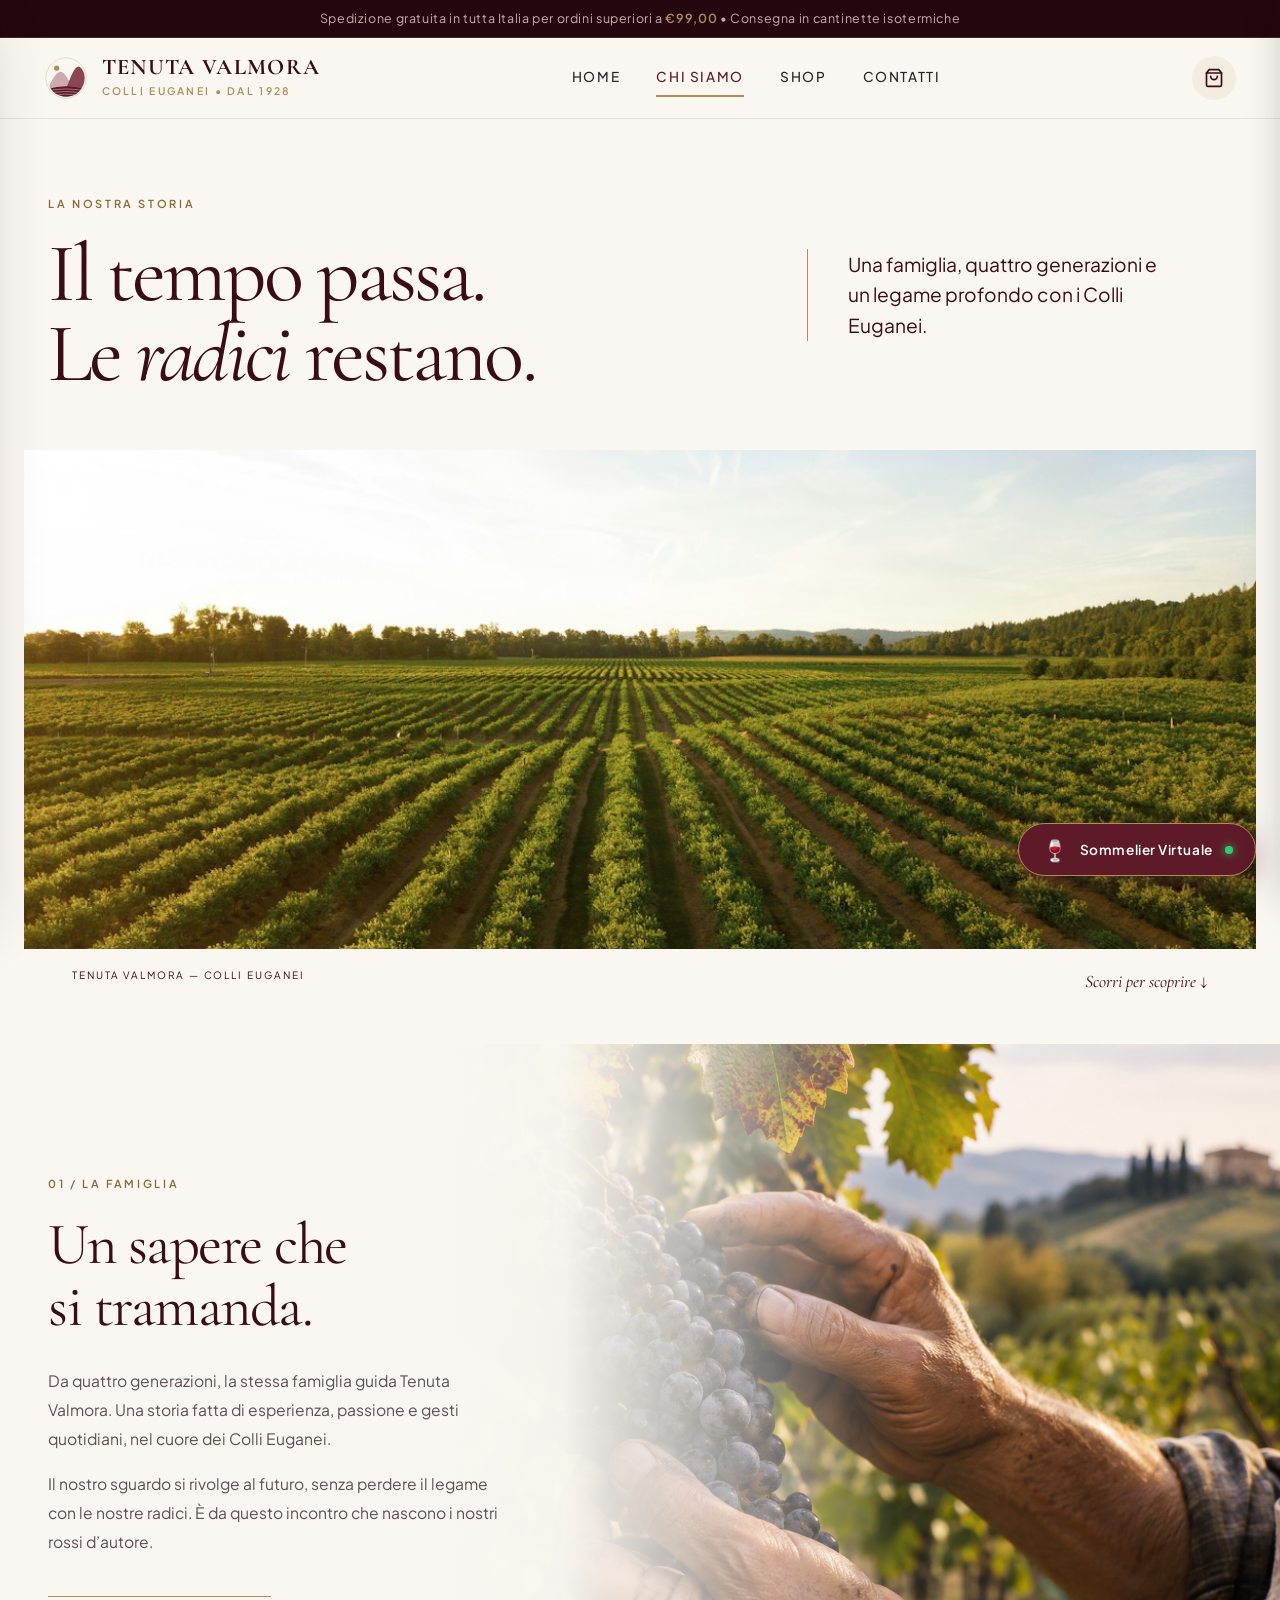
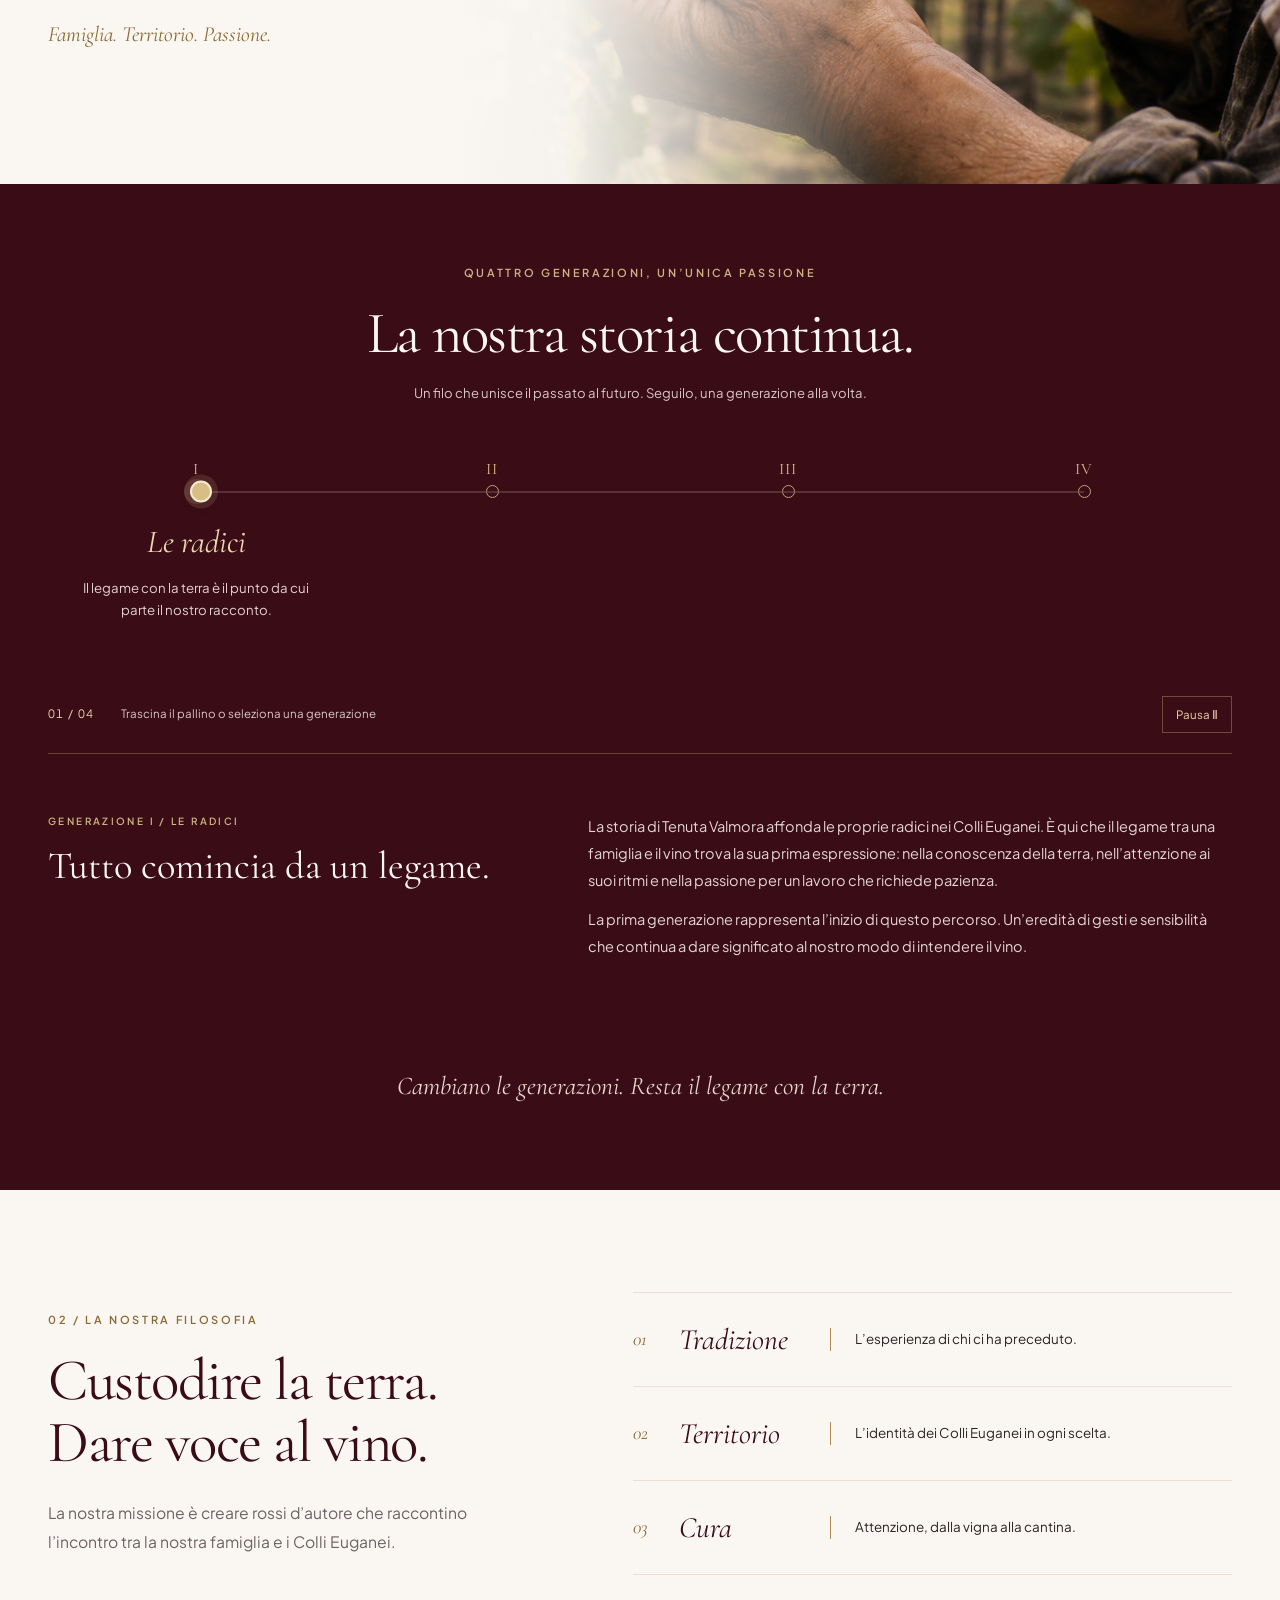
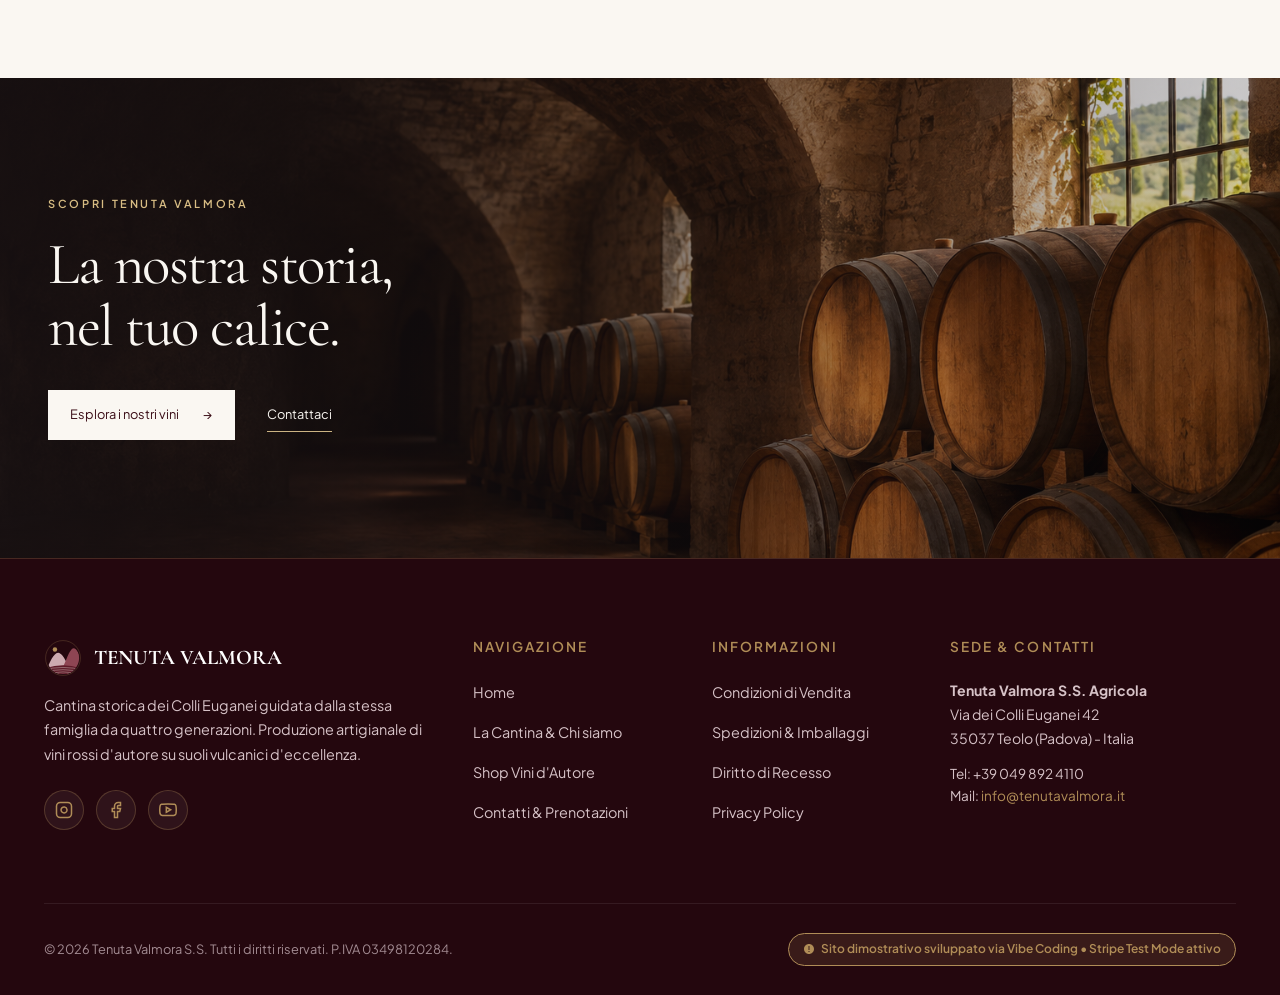
==== commit 16f653ae: "Update chi-siamo.html" ====
--- a/chi-siamo.html
+++ b/chi-siamo.html
@@ -60,8 +60,17 @@
 .about-generation-dot { display: block; position: relative; margin: 0 auto 1.3rem; width: 13px; height: 13px; border-radius: 50%; background: var(--color-wine-dark); border: 1px solid #BDA678; transition: background .25s ease, box-shadow .25s ease; }
 .about-generations h3 { font-family: var(--font-serif); font-style: italic; color: var(--color-cream); font-size: clamp(1.6rem, 2.5vw, 2.3rem); margin-bottom: .7rem; }
 .about-page .about-generations p { font-size: .83rem; line-height: 1.7; color: #E1D1D2; max-width: 235px; margin-inline: auto; }
-.about-history.has-scroll-motion li h3, .about-history.has-scroll-motion li p { opacity: .6; transition: opacity .3s ease; }
-.about-history.has-scroll-motion li.is-reached h3, .about-history.has-scroll-motion li.is-reached p { opacity: 1; }
+.about-history.has-scroll-motion .about-generations li > :is(h3, p) {
+  opacity: 0;
+  visibility: hidden;
+  transform: translateY(6px);
+  transition: opacity .35s ease, transform .35s ease, visibility .35s;
+}
+.about-history.has-scroll-motion .about-generations li:is(.is-reached, .is-current) > :is(h3, p) {
+  opacity: 1;
+  visibility: visible;
+  transform: translateY(0);
+}
 .about-history:not(.has-scroll-motion) .about-generation-dot,
 .about-generations li.is-reached .about-generation-dot { background: #D8BD84; }
 .about-generations li.is-current .about-generation-dot { box-shadow: 0 0 0 6px rgb(216 189 132 / 14%); }
@@ -148,10 +157,19 @@
 .about-family-copy p { color: #5D5054; }
 .about-family-copy h2 { font-size: clamp(3rem, 4.6vw, 4.9rem); }
 .about-family-layout { position: relative; }
-/* The track draws the cursor; the transparent range supplies the accessible input. */
-.about-timeline-range { position: absolute; z-index: 3; margin: 0; opacity: 0; cursor: grab; touch-action: none; }
-.about-timeline-range:active { cursor: grabbing; }
-.about-history.is-interactive .about-timeline-track { transform: translateY(-50%); }
+/* Keep pointer gestures independent of the browser's native range steps. */
+.about-timeline-range { position: absolute; margin: 0; opacity: 0; pointer-events: none; }
+.about-timeline-hit { display: none; }
+.about-history.is-interactive .about-timeline-hit {
+  display: block;
+  position: absolute;
+  z-index: 3;
+  inset: -21.5px -11px;
+  cursor: grab;
+  touch-action: none;
+}
+.about-timeline-hit:active { cursor: grabbing; }
+.about-history.is-interactive .about-timeline-track { z-index: 2; transform: translateY(-50%); }
 .about-timeline-thumb { display: none; }
 .about-history.is-interactive .about-timeline-thumb {
   display: block;
@@ -204,6 +222,7 @@
   .about-family-backdrop::after { content: ''; position: absolute; inset: 0; background: linear-gradient(#FAF7F2, transparent 25%); pointer-events: none; }
   .about-history-panel { padding-block: 3.5rem; }
   .about-history.is-interactive .about-timeline-track { transform: translateX(-50%); }
+  .about-history.is-interactive .about-timeline-hit { inset: -11px -21.5px; }
   .about-history.is-interactive .about-timeline-thumb { left: 50%; top: var(--history-cursor, 0%); }
   .about-history-controls { align-items: flex-start; }
   .about-selected-count { display: block; margin: 0 0 .35rem; }
@@ -328,6 +347,7 @@
             <div class="about-timeline-track" aria-hidden="true">
               <span class="about-timeline-fill"></span>
               <span class="about-timeline-thumb"></span>
+              <span class="about-timeline-hit"></span>
             </div>
             <label for="generation-range" class="sr-only">Esplora le quattro generazioni</label>
             <input id="generation-range" class="about-timeline-range" type="range" min="0" max="3" step="1" value="0" aria-describedby="history-help" hidden>
@@ -692,6 +712,7 @@
   const motion = matchMedia('(prefers-reduced-motion: reduce)');
   const range = history.querySelector('.about-timeline-range');
   const track = history.querySelector('.about-timeline-track');
+  const hit = track.querySelector('.about-timeline-hit');
   const dots = steps.map(step => step.querySelector('.about-generation-dot'));
   const panels = [...history.querySelectorAll('.about-generation-detail')];
   const selectors = [...history.querySelectorAll('.about-generation-select')];
@@ -701,7 +722,11 @@
   const labels = ['Le radici', 'La continuità', 'L’evoluzione', 'Il futuro'];
   const duration = 9000;
   let progress = 0;
-  let selected = -1;
+  const lastChapter = steps.length - 1;
+  const checkpointTolerance = 1e-7;
+  let selected = 0;
+  let renderedChapter = -1;
+  let targetChapter = null;
   let paused = false;
   let hasInteracted = false;
   let settleFrame = 0;
@@ -727,11 +752,11 @@
     toggle.setAttribute('aria-label', completed ? 'Rivedi il racconto automatico' : paused ? 'Riproduci il racconto automatico' : 'Metti in pausa il racconto automatico');
   }
 
-  function paint(value, chapter = Math.round(value * (steps.length - 1))) {
+  function paint(value) {
+    const previous = progress * lastChapter;
     progress = Math.min(1, Math.max(0, value));
-    const last = steps.length - 1;
-    const position = progress * last;
-    const segment = Math.min(last - 1, Math.floor(position));
+    const position = progress * lastChapter;
+    const segment = Math.min(lastChapter - 1, Math.floor(position));
     if (markerOffsets.length) {
       // Each chapter occupies one segment even when mobile rows wrap differently.
       const start = markerOffsets[segment];
@@ -740,14 +765,18 @@
       history.style.setProperty('--history-progress', (percent / 100).toFixed(6));
       history.style.setProperty('--history-cursor', `${percent.toFixed(4)}%`);
     }
-    const reached = Math.floor(position + .002);
+    const reached = Math.floor(position + checkpointTolerance);
+    const nextBackward = Math.ceil(position - checkpointTolerance);
+    // Keep the current story until the cursor crosses a marker in its direction of travel.
+    if (reached > previous + checkpointTolerance) selected = reached;
+    if (nextBackward < previous - checkpointTolerance) selected = nextBackward;
     if (reached !== lastReached) {
       lastReached = reached;
       steps.forEach((step, index) => step.classList.toggle('is-reached', index <= reached));
     }
-    if (chapter !== selected) {
-      const current = chapter;
-      selected = current;
+    if (selected !== renderedChapter) {
+      const current = selected;
+      renderedChapter = current;
       range.value = String(current);
       steps.forEach((step, index) => {
         step.classList.toggle('is-current', index === current);
@@ -826,14 +855,15 @@
     range.style.width = vertical ? '44px' : `${length + 22}px`;
     range.style.height = vertical ? `${length + 22}px` : '44px';
     range.setAttribute('aria-orientation', vertical ? 'vertical' : 'horizontal');
-    paint(progress, selected < 0 ? 0 : selected);
+    paint(progress);
   }
 
   function syncMotion() {
     history.classList.toggle('has-scroll-motion', !motion.matches);
     if (motion.matches) {
       stop();
-      cancelAnimationFrame(settleFrame);
+      if (targetChapter !== null) elapsed = targetChapter / lastChapter * duration;
+      cancelSettle();
       if (!hasInteracted) elapsed = duration;
       paint(elapsed / duration);
       panorama?.style.removeProperty('--panorama-y');
@@ -842,29 +872,47 @@
     updatePanorama();
   }
 
+  function cancelSettle() {
+    cancelAnimationFrame(settleFrame);
+    settleFrame = 0;
+    targetChapter = null;
+  }
+
   function takeControl() {
     hasInteracted = true;
     paused = true;
     stop();
-    cancelAnimationFrame(settleFrame);
+    cancelSettle();
     updateToggle();
   }
 
   function choose(index) {
     takeControl();
-    const chapter = Math.min(steps.length - 1, Math.max(0, index));
-    const target = chapter / (steps.length - 1);
+    const chapter = Math.min(lastChapter, Math.max(0, index));
+    const target = chapter / lastChapter;
     const start = progress;
-    elapsed = target * duration;
-    paint(start, chapter);
-    if (motion.matches) { paint(target, chapter); updateToggle(); return; }
+    if (motion.matches || start === target) {
+      elapsed = target * duration;
+      paint(target);
+      updateToggle();
+      return;
+    }
+    targetChapter = chapter;
     const began = performance.now();
     function settle(now) {
       const fraction = Math.min(1, (now - began) / 320);
-      const eased = 1 - Math.pow(1 - fraction, 3);
-      paint(start + (target - start) * eased, chapter);
-      if (fraction < 1) settleFrame = requestAnimationFrame(settle);
-      else { settleFrame = 0; updateToggle(); }
+      if (fraction < 1) {
+        const eased = 1 - Math.pow(1 - fraction, 3);
+        const value = start + (target - start) * eased;
+        elapsed = value * duration;
+        paint(value);
+        settleFrame = requestAnimationFrame(settle);
+      } else {
+        elapsed = target * duration;
+        paint(target);
+        cancelSettle();
+        updateToggle();
+      }
     }
     settleFrame = requestAnimationFrame(settle);
   }
@@ -880,40 +928,45 @@
     const next = markerOffsets.findIndex(offset => offset >= fraction && offset > 0);
     const start = markerOffsets[next - 1];
     const end = markerOffsets[next];
-    const value = (next - 1 + (fraction - start) / (end - start)) / (steps.length - 1);
+    const value = (next - 1 + (fraction - start) / (end - start)) / lastChapter;
     elapsed = value * duration;
     paint(value);
   }
 
-  range.addEventListener('pointerdown', event => {
+  hit.addEventListener('pointerdown', event => {
     if (event.button !== 0 || dragPointer !== null || !markerOffsets.length) return;
     event.preventDefault();
     range.focus({ preventScroll: true });
     takeControl();
     dragPointer = event.pointerId;
-    range.setPointerCapture(dragPointer);
+    hit.setPointerCapture(dragPointer);
     const cursor = parseFloat(history.style.getPropertyValue('--history-cursor')) / 100;
     const pressOffset = trackPosition(event) - cursor;
     const size = vertical ? track.clientHeight : track.clientWidth;
     dragOffset = Math.abs(pressOffset * size) <= 11 ? pressOffset : 0;
     scrub(event);
   });
-  range.addEventListener('pointermove', event => {
+  hit.addEventListener('pointermove', event => {
     if (event.pointerId === dragPointer) scrub(event);
   });
-  range.addEventListener('lostpointercapture', event => {
+  hit.addEventListener('lostpointercapture', event => {
     if (event.pointerId !== dragPointer) return;
     dragPointer = null;
-    choose(selected);
+    choose(Math.round(progress * lastChapter));
   });
   range.addEventListener('focus', takeControl);
-  range.addEventListener('input', () => choose(Number(range.value)));
+  range.addEventListener('input', () => {
+    const requested = Number(range.value);
+    range.value = String(selected);
+    choose(requested);
+  });
   range.addEventListener('keydown', event => {
     const backward = ['ArrowLeft', 'ArrowUp', 'PageUp'];
     const forward = ['ArrowRight', 'ArrowDown', 'PageDown'];
     if (![...backward, ...forward, 'Home', 'End'].includes(event.key)) return;
     event.preventDefault();
-    const target = event.key === 'Home' ? 0 : event.key === 'End' ? 3 : selected + (backward.includes(event.key) ? -1 : 1);
+    const from = targetChapter ?? selected;
+    const target = event.key === 'Home' ? 0 : event.key === 'End' ? lastChapter : from + (backward.includes(event.key) ? -1 : 1);
     choose(target);
   });
   selectors.forEach((button, index) => {
@@ -921,7 +974,7 @@
     button.addEventListener('click', () => choose(index));
   });
   toggle.addEventListener('click', () => {
-    cancelAnimationFrame(settleFrame);
+    cancelSettle();
     if (elapsed >= duration) {
       elapsed = 0;
       paint(0);
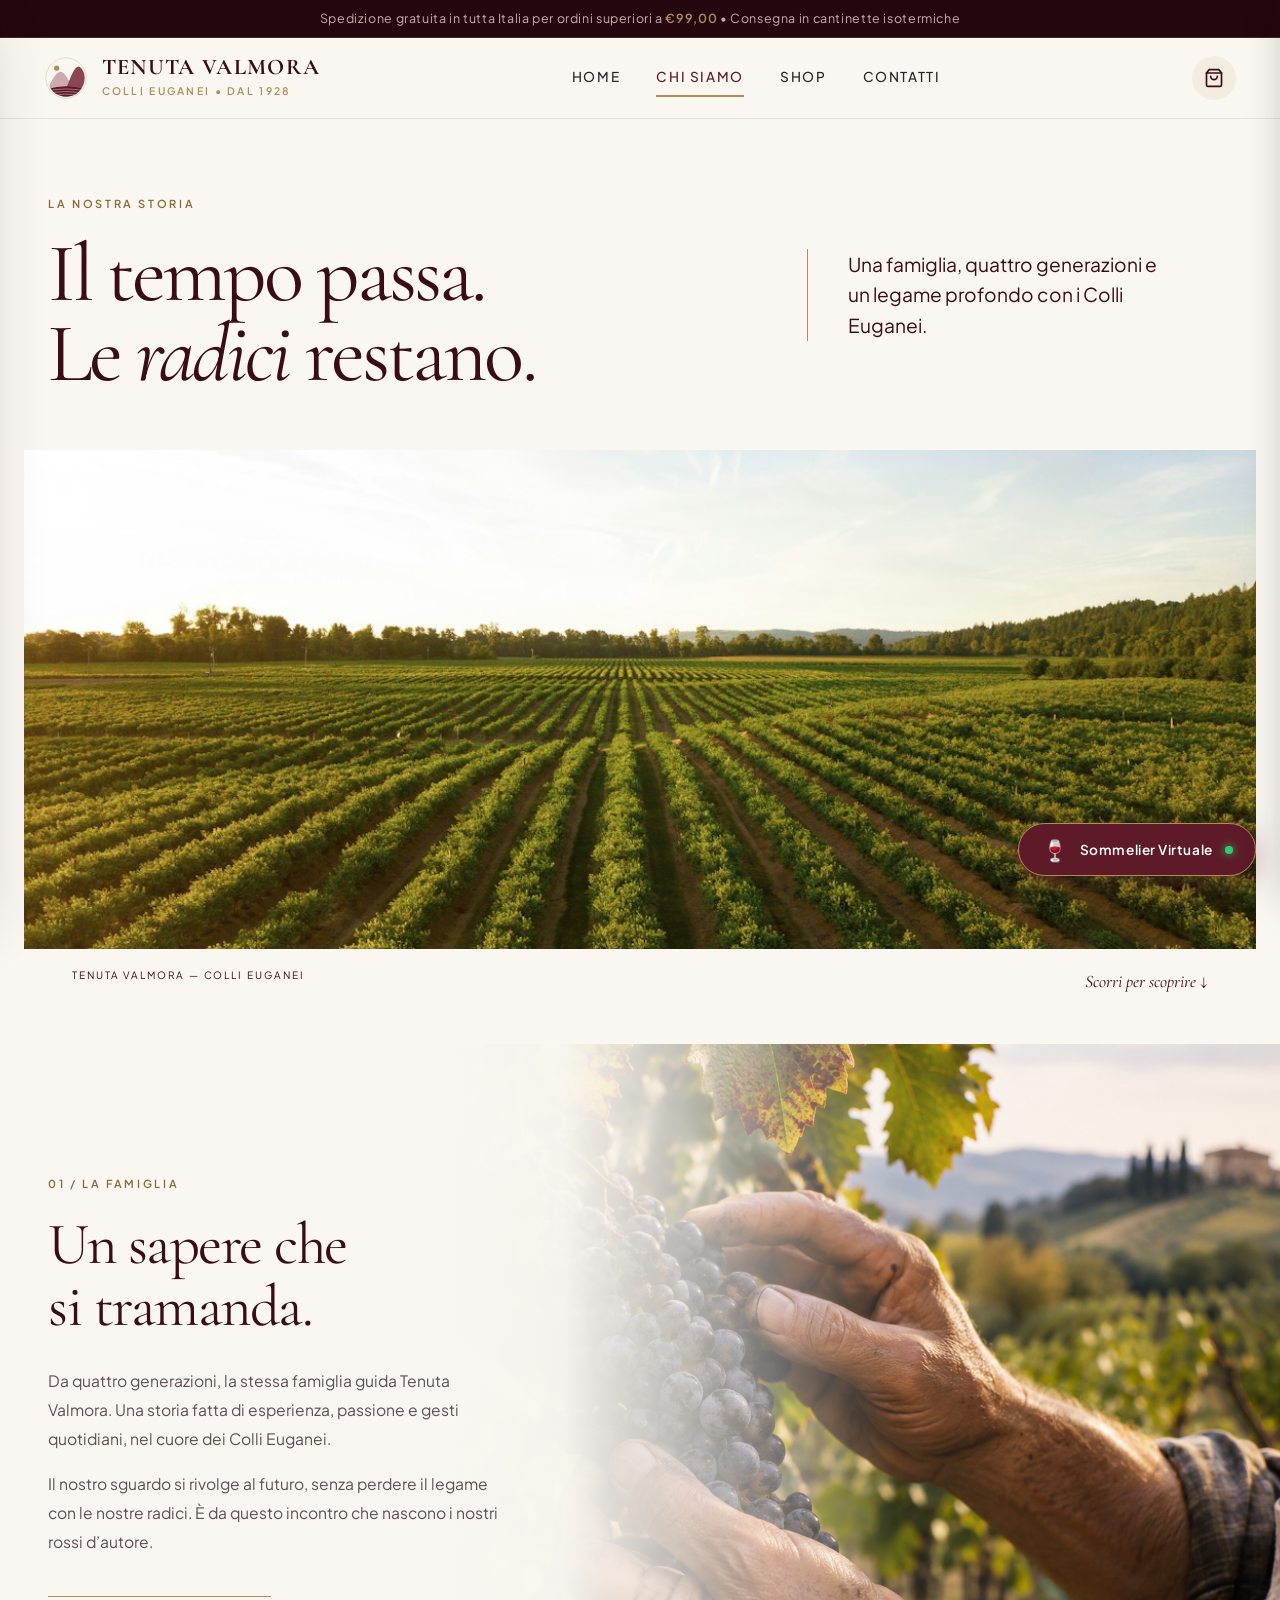
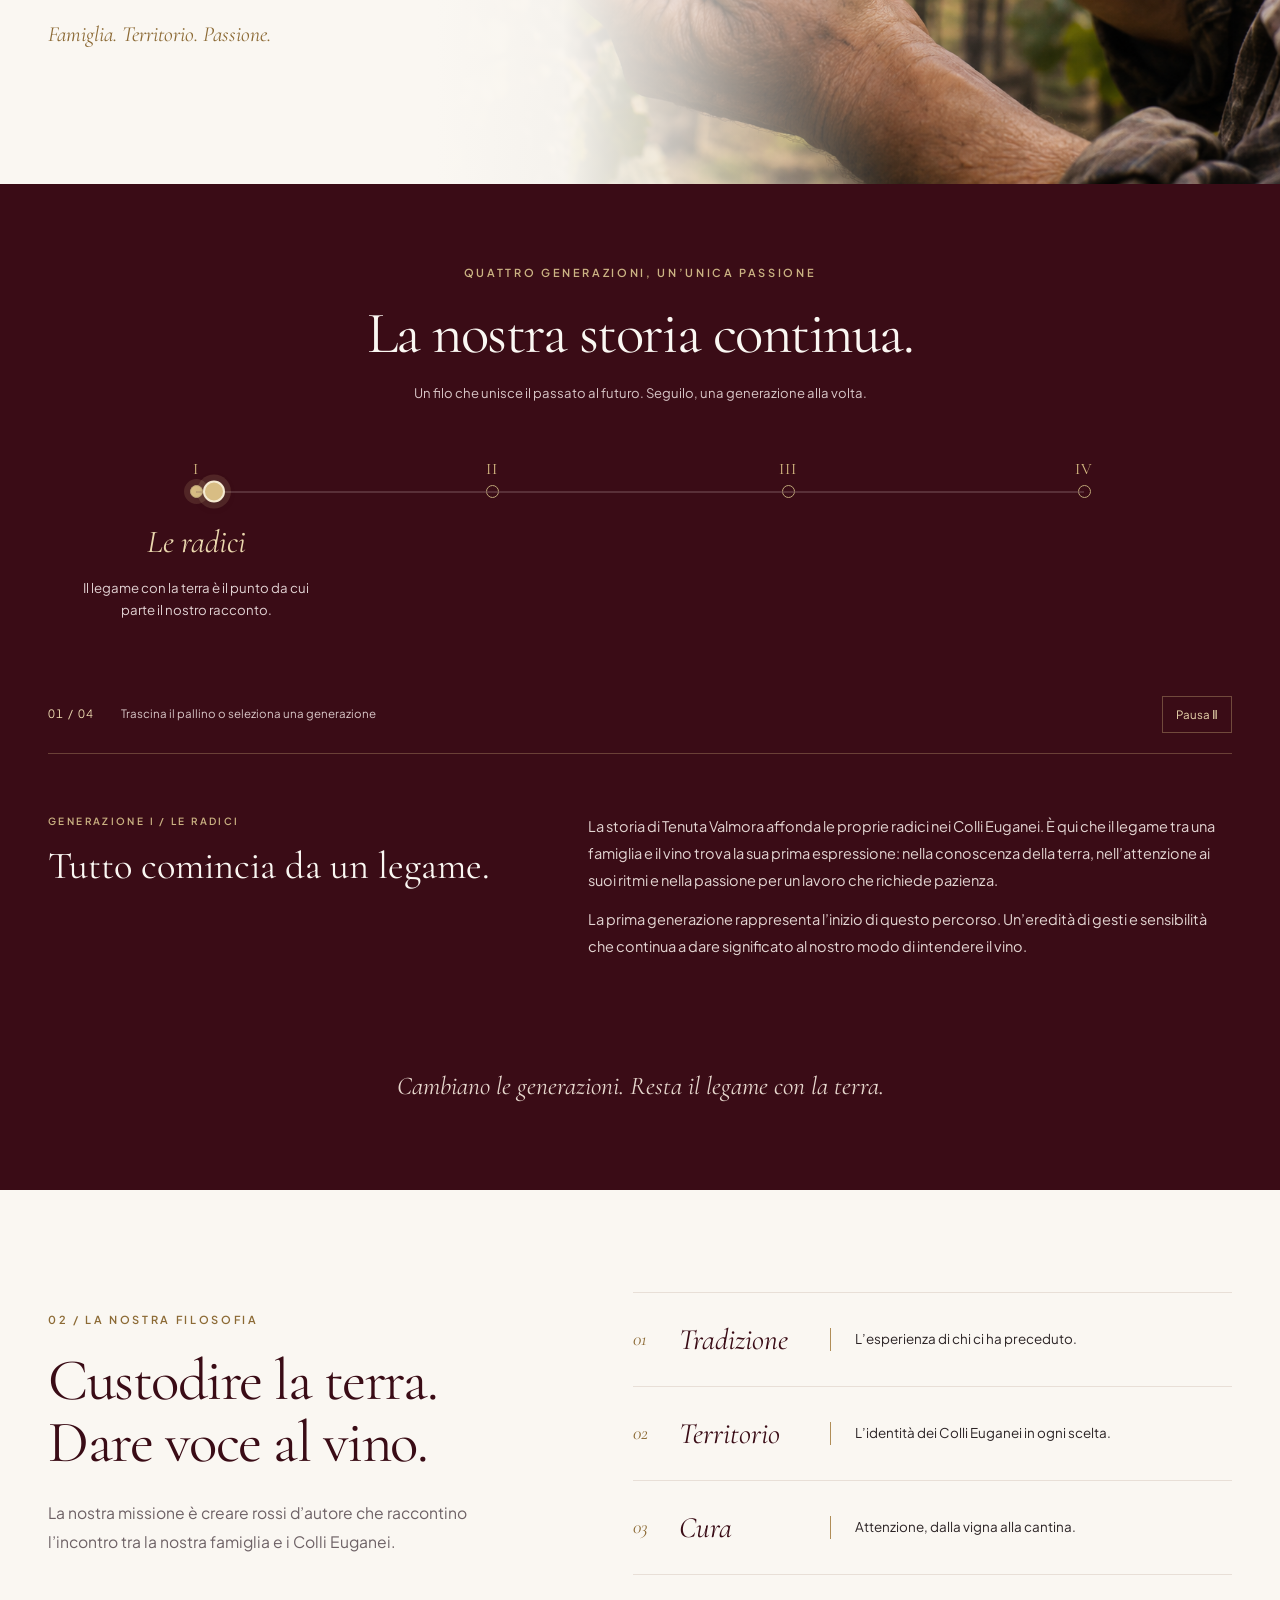
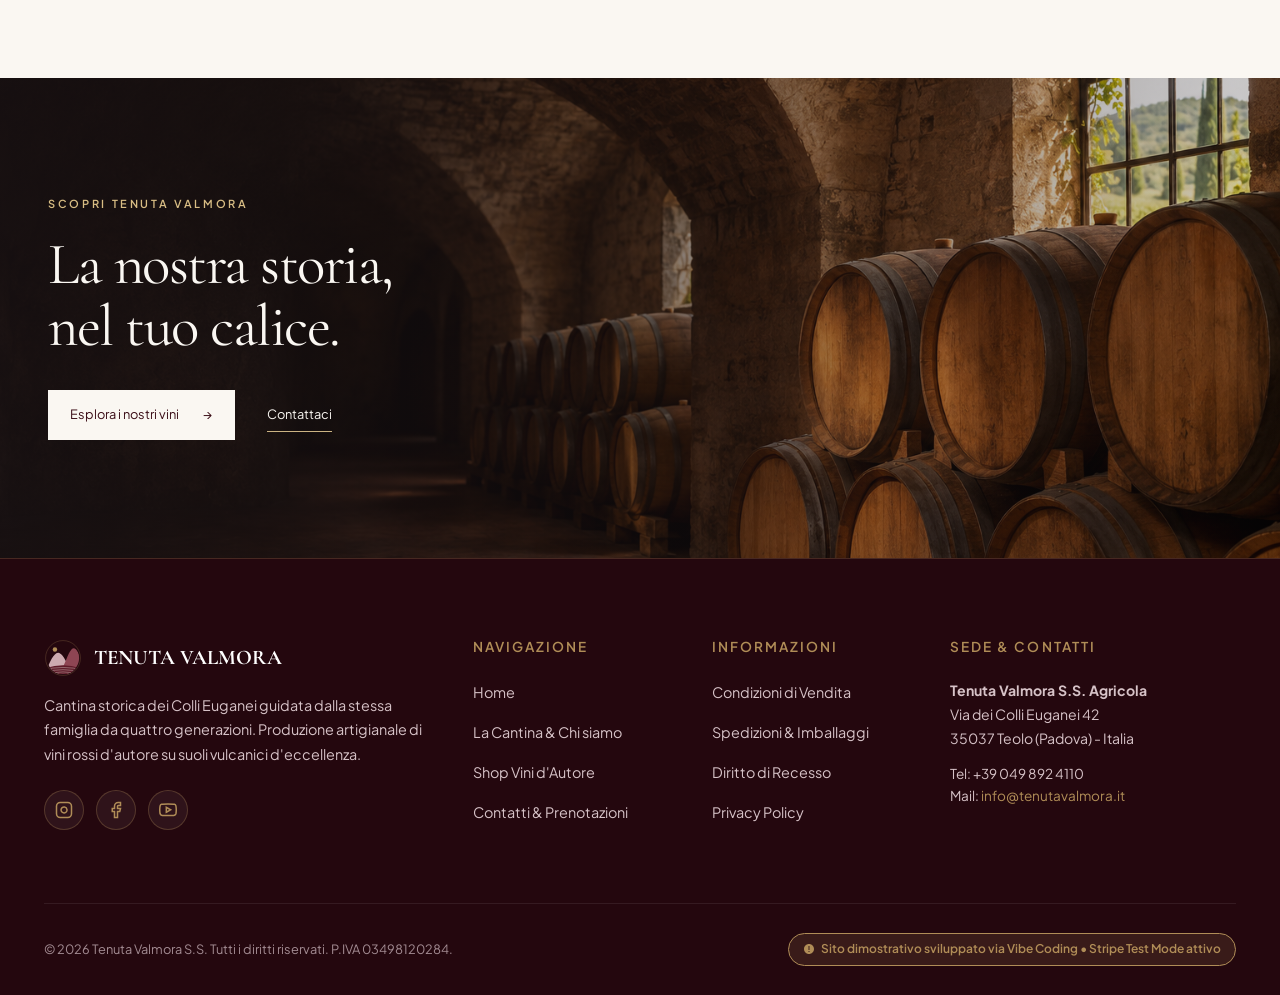
==== commit 1491202a: "Update chi-siamo.html" ====
--- a/chi-siamo.html
+++ b/chi-siamo.html
@@ -179,11 +179,24 @@
   top: 50%;
   width: 22px;
   height: 22px;
-  transform: translate(-50%, -50%);
+  translate: -50% -50%;
   border: 2px solid #F5EAD1;
   border-radius: 50%;
   background: #D8BD84;
   box-shadow: 0 0 0 6px rgb(216 189 132 / 15%), 0 2px 12px rgb(0 0 0 / 16%);
+  pointer-events: none;
+  transition: scale .18s ease-out, box-shadow .2s ease-out;
+}
+.about-history.has-scroll-motion.is-dragging .about-timeline-thumb {
+  scale: 1.13;
+  box-shadow: 0 0 0 7px rgb(216 189 132 / 21%), 0 3px 14px rgb(0 0 0 / 24%);
+}
+.about-generation-ripple {
+  position: absolute;
+  inset: -6px;
+  border: 1px solid #EAD7AE;
+  border-radius: 50%;
+  opacity: 0;
   pointer-events: none;
 }
 .about-timeline:has(.about-timeline-range:focus-visible) .about-timeline-thumb { outline: 1px solid #E5CF9F; outline-offset: 5px; }
@@ -232,7 +245,6 @@
   .about-page .about-detail-heading h3 { font-size: 2.1rem; }
   .about-page .about-detail-copy p { font-size: .86rem; }
 }
-
   </style>
 </head>
 <body class="about-page">
@@ -714,6 +726,13 @@
   const track = history.querySelector('.about-timeline-track');
   const hit = track.querySelector('.about-timeline-hit');
   const dots = steps.map(step => step.querySelector('.about-generation-dot'));
+  const thumb = track.querySelector('.about-timeline-thumb');
+  const ripples = dots.map(dot => {
+    const ripple = document.createElement('span');
+    ripple.className = 'about-generation-ripple';
+    dot.append(ripple);
+    return ripple;
+  });
   const panels = [...history.querySelectorAll('.about-generation-detail')];
   const selectors = [...history.querySelectorAll('.about-generation-select')];
   const controls = history.querySelector('.about-history-controls');
@@ -734,6 +753,7 @@
   let markerOffsets = [];
   let dragPointer = null;
   let dragOffset = 0;
+  let thumbArrival;
   let lastReached = -1;
   history.classList.add('is-interactive');
   range.hidden = false;
@@ -750,6 +770,26 @@
     const label = completed ? 'Rivedi' : paused ? 'Riproduci' : 'Pausa';
     toggle.textContent = `${label} ${!completed && !paused ? 'Ⅱ' : '▷'}`;
     toggle.setAttribute('aria-label', completed ? 'Rivedi il racconto automatico' : paused ? 'Riproduci il racconto automatico' : 'Metti in pausa il racconto automatico');
+  }
+
+  function animateArrival(chapter, settled = false) {
+    if (motion.matches || !thumb.animate) return;
+    // Keep the wave attached to the marker if the visitor keeps dragging.
+    const ripple = ripples[chapter];
+    if (!ripple.getAnimations().length) {
+      ripple.animate([
+        { scale: 1, opacity: .8 },
+        { scale: 1.85, opacity: 0 }
+      ], { duration: 500, easing: 'cubic-bezier(.2,.65,.3,1)' });
+    }
+    if (settled) {
+      thumbArrival?.cancel();
+      thumbArrival = thumb.animate([
+        { scale: 1.12 },
+        { scale: .96, offset: .6 },
+        { scale: 1 }
+      ], { duration: 260, easing: 'ease-out' });
+    }
   }
 
   function paint(value) {
@@ -776,6 +816,9 @@
     }
     if (selected !== renderedChapter) {
       const current = selected;
+      if (renderedChapter !== -1 && targetChapter === null) {
+        animateArrival(current, Math.abs(position - current) <= checkpointTolerance && dragPointer === null);
+      }
       renderedChapter = current;
       range.value = String(current);
       steps.forEach((step, index) => {
@@ -864,6 +907,8 @@
       stop();
       if (targetChapter !== null) elapsed = targetChapter / lastChapter * duration;
       cancelSettle();
+      thumbArrival?.cancel();
+      ripples.forEach(ripple => ripple.getAnimations().forEach(animation => animation.cancel()));
       if (!hasInteracted) elapsed = duration;
       paint(elapsed / duration);
       panorama?.style.removeProperty('--panorama-y');
@@ -883,6 +928,7 @@
     paused = true;
     stop();
     cancelSettle();
+    thumbArrival?.cancel();
     updateToggle();
   }
 
@@ -894,6 +940,7 @@
     if (motion.matches || start === target) {
       elapsed = target * duration;
       paint(target);
+      animateArrival(chapter, true);
       updateToggle();
       return;
     }
@@ -910,6 +957,7 @@
       } else {
         elapsed = target * duration;
         paint(target);
+        animateArrival(chapter, true);
         cancelSettle();
         updateToggle();
       }
@@ -940,6 +988,7 @@
     takeControl();
     dragPointer = event.pointerId;
     hit.setPointerCapture(dragPointer);
+    history.classList.add('is-dragging');
     const cursor = parseFloat(history.style.getPropertyValue('--history-cursor')) / 100;
     const pressOffset = trackPosition(event) - cursor;
     const size = vertical ? track.clientHeight : track.clientWidth;
@@ -952,6 +1001,7 @@
   hit.addEventListener('lostpointercapture', event => {
     if (event.pointerId !== dragPointer) return;
     dragPointer = null;
+    history.classList.remove('is-dragging');
     choose(Math.round(progress * lastChapter));
   });
   range.addEventListener('focus', takeControl);
@@ -1029,7 +1079,6 @@
   measureTrack();
   syncMotion();
 })();
-
   </script>
   <script src="assets/js/products.js"></script>
   <script src="assets/js/cart.js"></script>
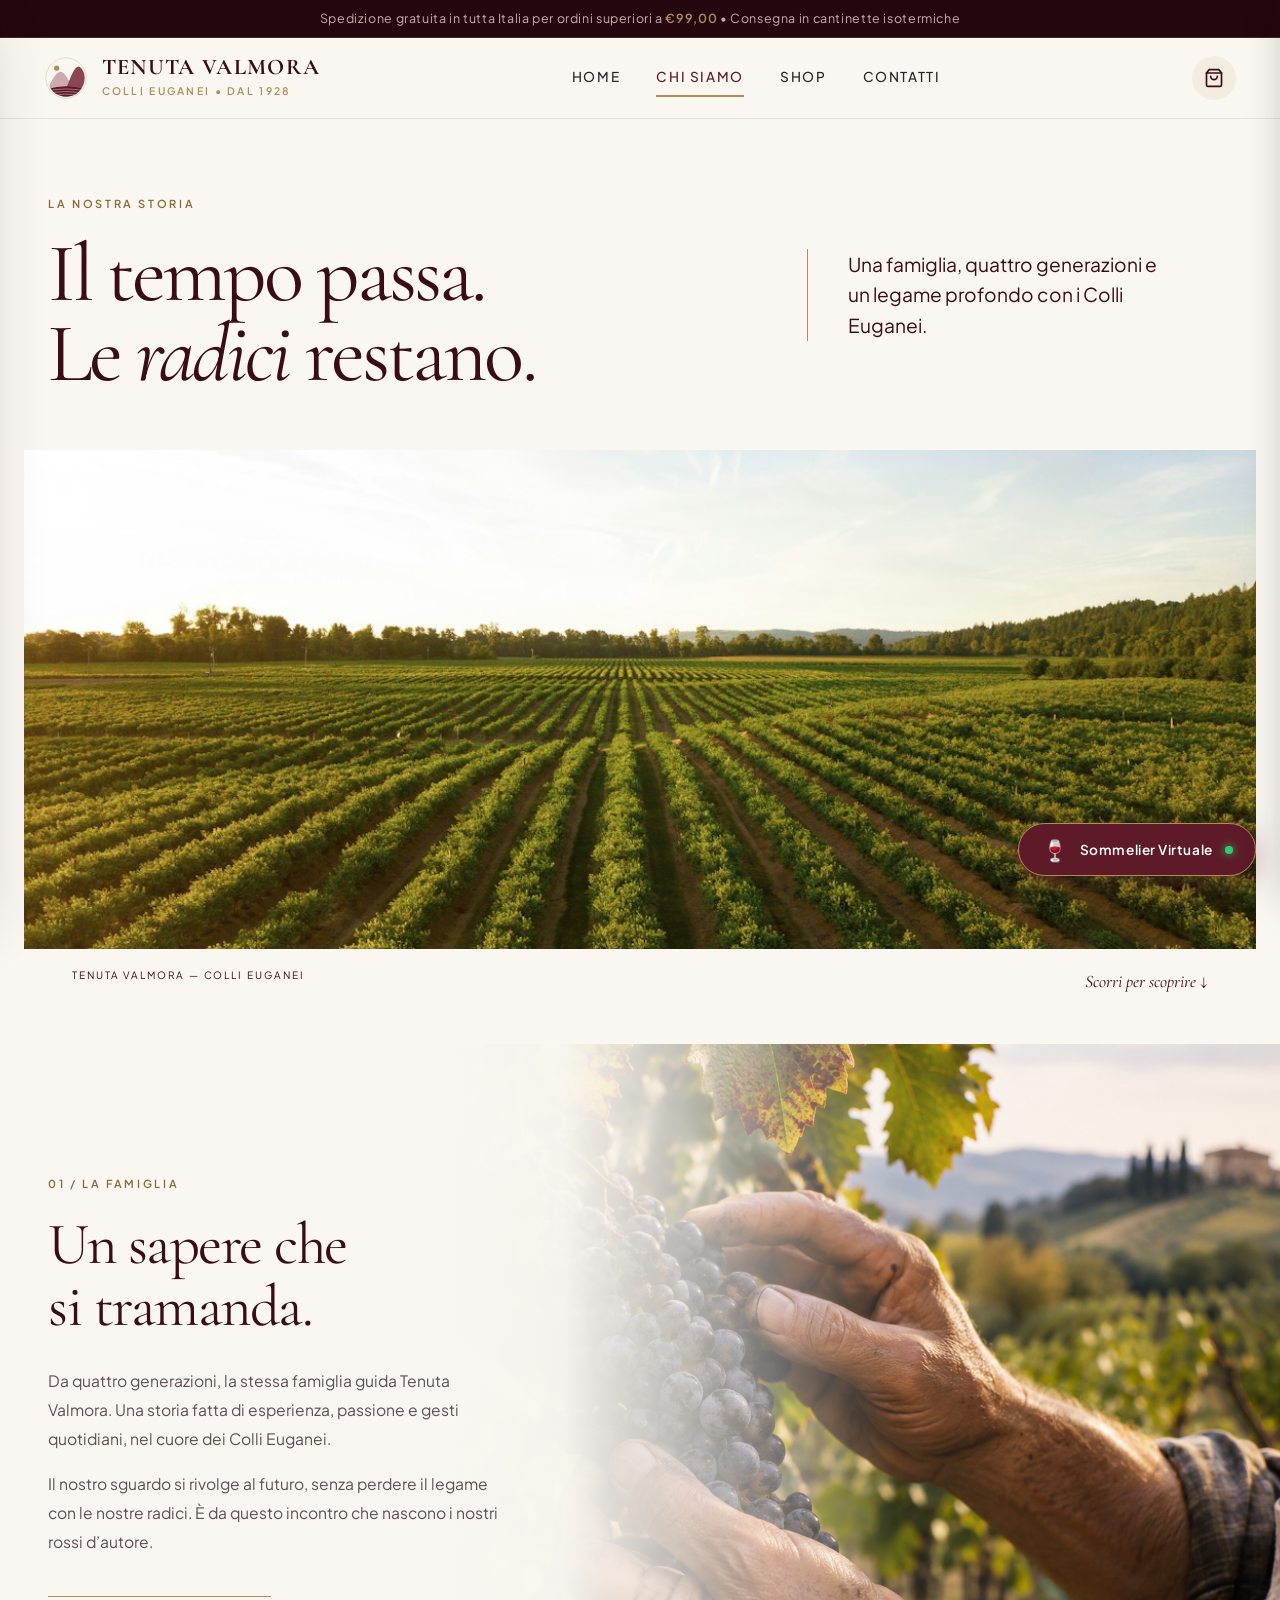
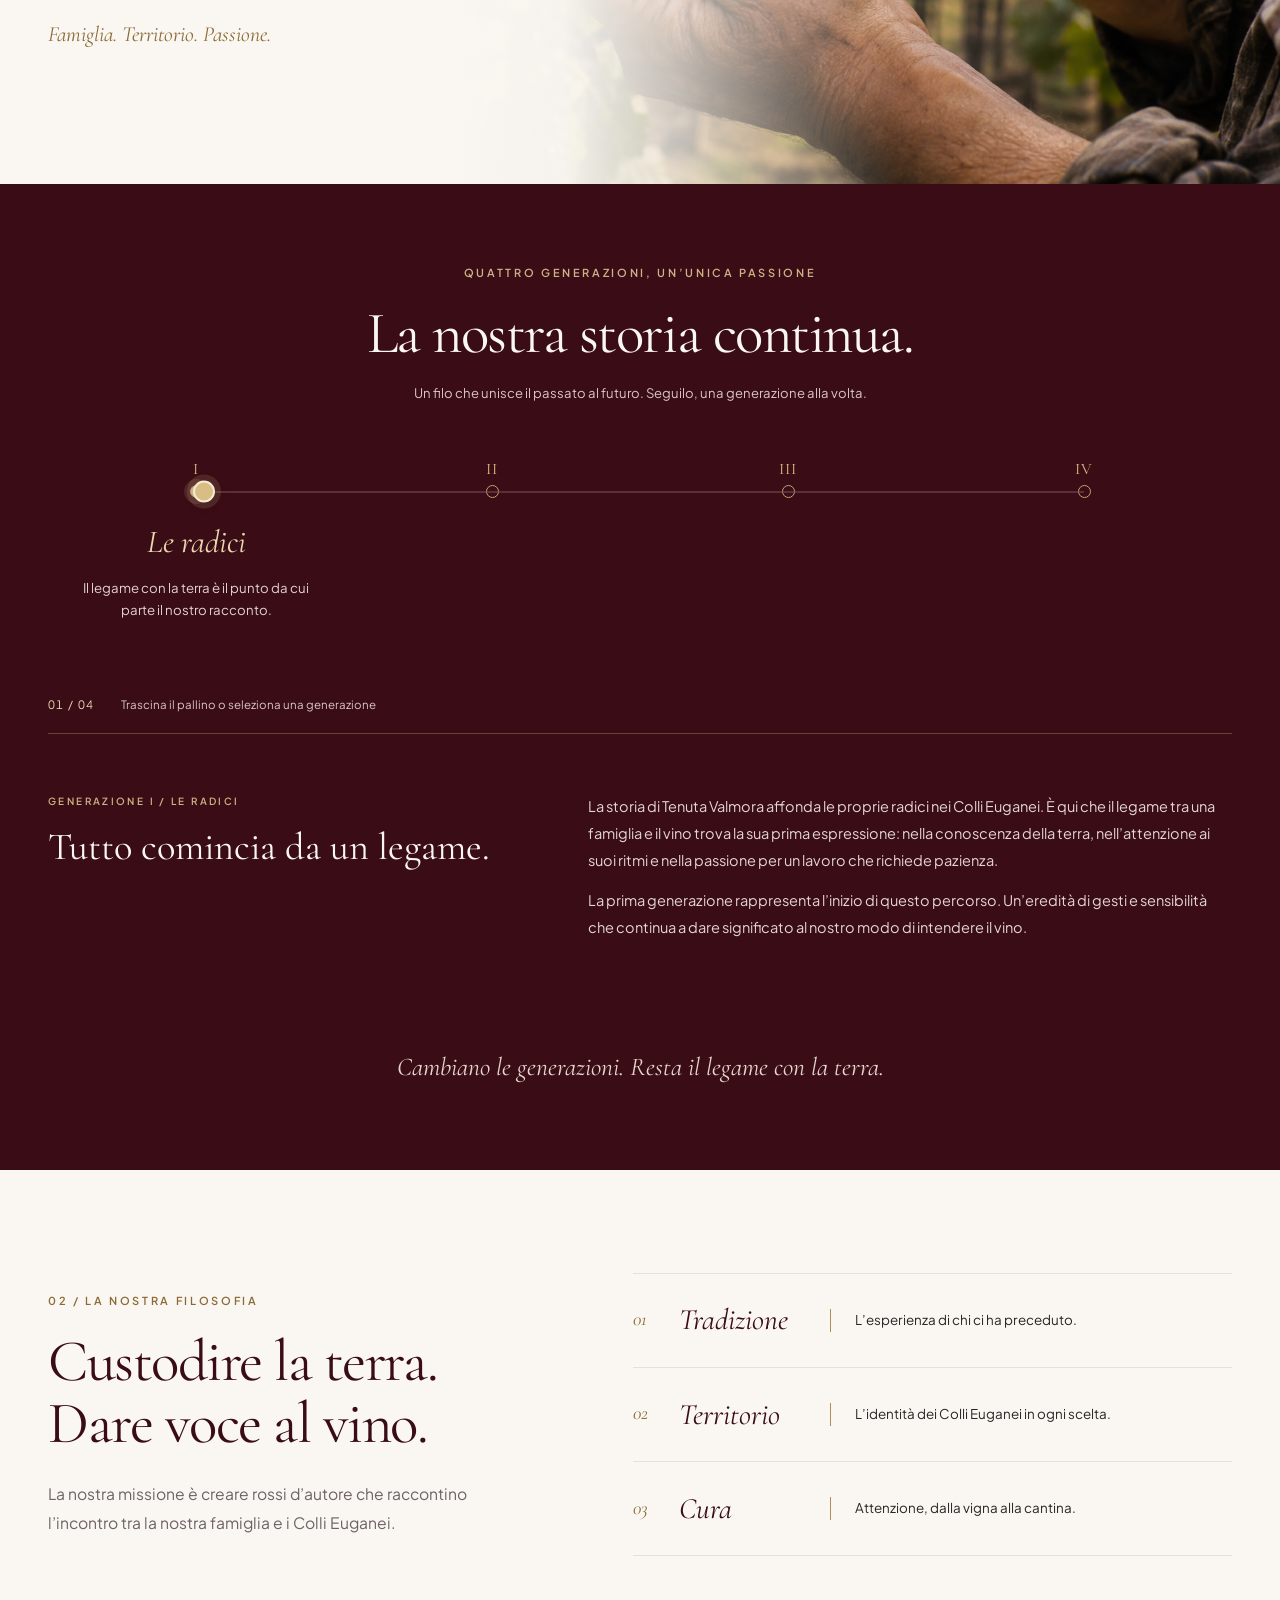
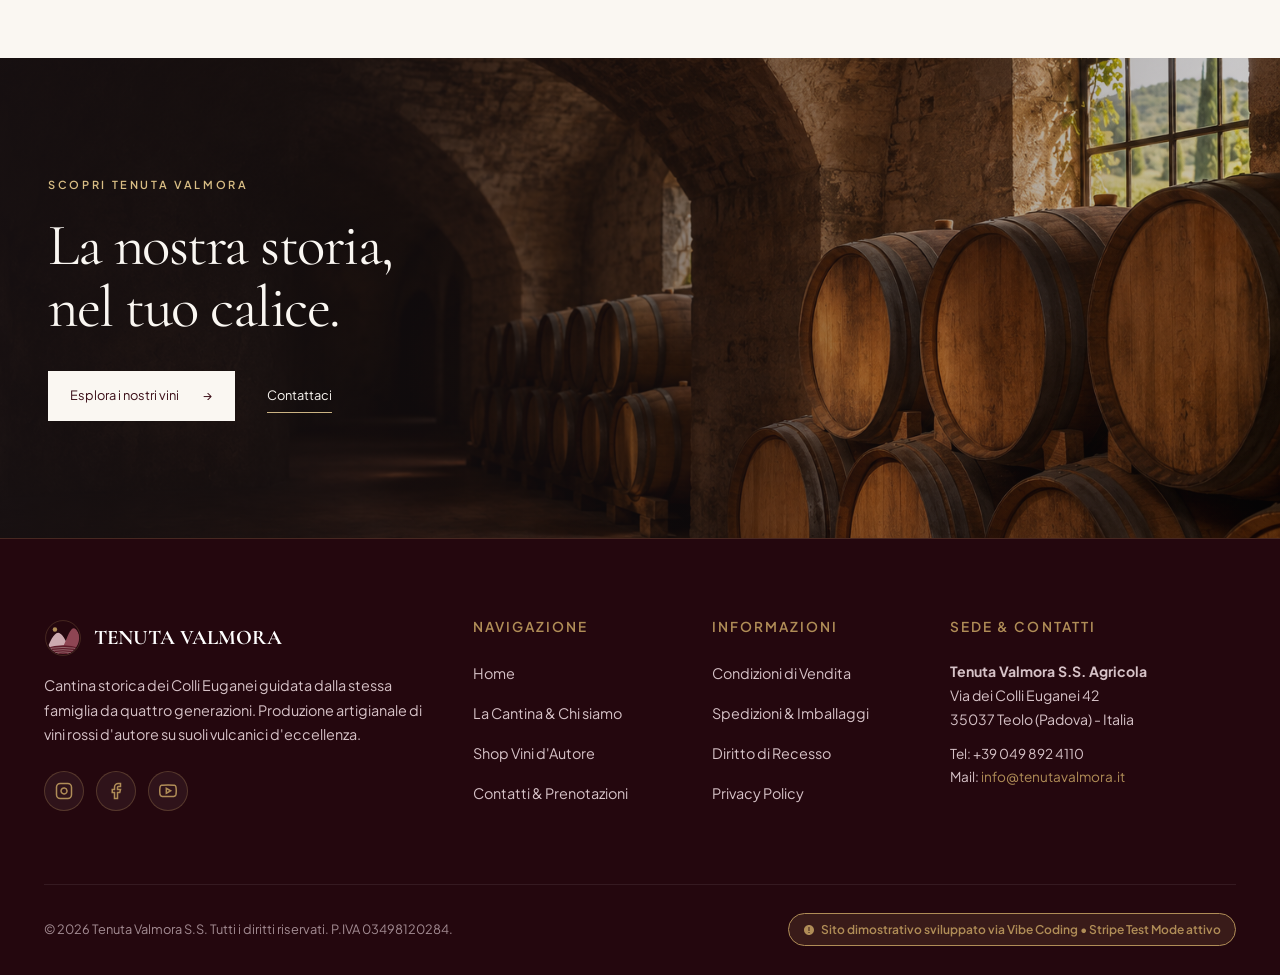
==== commit ce5961ff: "Update chi-siamo.html" ====
--- a/chi-siamo.html
+++ b/chi-siamo.html
@@ -204,12 +204,10 @@
 .about-generation-select:hover { color: #EAD7AE; }
 .about-history.is-interactive .about-generations li.is-current h3 { color: #EAD7AE; }
 .about-history.is-interactive .about-generation-dot { box-shadow: none; }
-.about-history-controls { display: flex; justify-content: space-between; align-items: center; gap: 1rem; padding-bottom: 1.2rem; border-bottom: 1px solid rgb(216 189 132 / 30%); }
+.about-history-controls { padding-bottom: 1.2rem; border-bottom: 1px solid rgb(216 189 132 / 30%); }
 .about-history-controls[hidden] { display: none; }
 .about-page .about-history-controls p { color: #D8C6C7; font-size: .72rem; line-height: 1.6; }
 .about-selected-count { color: #EAD7AE; letter-spacing: .12em; margin-right: 1.5rem; font-variant-numeric: tabular-nums; }
-.about-autoplay-toggle { color: #EAD7AE; padding: .65rem .8rem; font-size: .72rem; flex-shrink: 0; border: 1px solid rgb(216 189 132 / 35%); }
-.about-autoplay-toggle:hover { background: rgb(216 189 132 / 10%); }
 .about-generation-details { margin-block: 2.7rem; }
 .about-generation-detail { display: grid; grid-template-columns: .85fr 1.15fr; gap: 4rem; padding-block: 1rem; }
 .about-detail-heading .about-eyebrow { font-size: .62rem; margin-bottom: 1rem; }
@@ -237,9 +235,8 @@
   .about-history.is-interactive .about-timeline-track { transform: translateX(-50%); }
   .about-history.is-interactive .about-timeline-hit { inset: -11px -21.5px; }
   .about-history.is-interactive .about-timeline-thumb { left: 50%; top: var(--history-cursor, 0%); }
-  .about-history-controls { align-items: flex-start; }
   .about-selected-count { display: block; margin: 0 0 .35rem; }
-  .about-page .about-history-controls p { max-width: 225px; font-size: .67rem; }
+  .about-page .about-history-controls p { font-size: .67rem; }
   .about-generation-details { margin-block: 2rem; }
   .about-generation-detail { grid-template-columns: 1fr; gap: 1.4rem; padding-block: 0; }
   .about-page .about-detail-heading h3 { font-size: 2.1rem; }
@@ -392,7 +389,6 @@
           </div>
           <div class="about-history-controls" hidden>
             <p id="history-help"><span class="about-selected-count" aria-hidden="true">01 / 04</span> Trascina il pallino o seleziona una generazione</p>
-            <button type="button" class="about-autoplay-toggle" aria-label="Metti in pausa il racconto automatico">Pausa <span aria-hidden="true">Ⅱ</span></button>
           </div>
           <div class="about-generation-details" id="generation-details">
             <article class="about-generation-detail" id="generation-story-0" aria-labelledby="generation-detail-title-0">
@@ -736,7 +732,6 @@
   const panels = [...history.querySelectorAll('.about-generation-detail')];
   const selectors = [...history.querySelectorAll('.about-generation-select')];
   const controls = history.querySelector('.about-history-controls');
-  const toggle = history.querySelector('.about-autoplay-toggle');
   const counter = history.querySelector('.about-selected-count');
   const labels = ['Le radici', 'La continuità', 'L’evoluzione', 'Il futuro'];
   const duration = 9000;
@@ -746,7 +741,6 @@
   let selected = 0;
   let renderedChapter = -1;
   let targetChapter = null;
-  let paused = false;
   let hasInteracted = false;
   let settleFrame = 0;
   let vertical = false;
@@ -764,13 +758,6 @@
   let previousTime = null;
   let inView = false;
   let panoramaFrame = 0;
-
-  function updateToggle() {
-    const completed = elapsed >= duration;
-    const label = completed ? 'Rivedi' : paused ? 'Riproduci' : 'Pausa';
-    toggle.textContent = `${label} ${!completed && !paused ? 'Ⅱ' : '▷'}`;
-    toggle.setAttribute('aria-label', completed ? 'Rivedi il racconto automatico' : paused ? 'Riproduci il racconto automatico' : 'Metti in pausa il racconto automatico');
-  }
 
   function animateArrival(chapter, settled = false) {
     if (motion.matches || !thumb.animate) return;
@@ -846,16 +833,16 @@
 
   function animate(time) {
     frame = 0;
-    if (!inView || document.hidden || motion.matches || paused) return;
+    if (!inView || document.hidden || motion.matches || hasInteracted) return;
     if (previousTime !== null) elapsed = Math.min(duration, elapsed + time - previousTime);
     previousTime = time;
     paint(elapsed / duration);
     if (elapsed < duration) frame = requestAnimationFrame(animate);
-    else { previousTime = null; updateToggle(); }
+    else previousTime = null;
   }
 
   function resume() {
-    if (inView && !document.hidden && !motion.matches && !paused && elapsed < duration && !frame) {
+    if (inView && !document.hidden && !motion.matches && !hasInteracted && elapsed < duration && !frame) {
       previousTime = null;
       frame = requestAnimationFrame(animate);
     }
@@ -913,7 +900,6 @@
       paint(elapsed / duration);
       panorama?.style.removeProperty('--panorama-y');
     } else resume();
-    updateToggle();
     updatePanorama();
   }
 
@@ -925,11 +911,9 @@
 
   function takeControl() {
     hasInteracted = true;
-    paused = true;
     stop();
     cancelSettle();
     thumbArrival?.cancel();
-    updateToggle();
   }
 
   function choose(index) {
@@ -941,7 +925,6 @@
       elapsed = target * duration;
       paint(target);
       animateArrival(chapter, true);
-      updateToggle();
       return;
     }
     targetChapter = chapter;
@@ -959,7 +942,6 @@
         paint(target);
         animateArrival(chapter, true);
         cancelSettle();
-        updateToggle();
       }
     }
     settleFrame = requestAnimationFrame(settle);
@@ -1023,18 +1005,6 @@
     button.addEventListener('focus', takeControl);
     button.addEventListener('click', () => choose(index));
   });
-  toggle.addEventListener('click', () => {
-    cancelSettle();
-    if (elapsed >= duration) {
-      elapsed = 0;
-      paint(0);
-      paused = false;
-    } else paused = !paused;
-    if (motion.matches) { elapsed = duration; paint(1); }
-    if (paused) stop();
-    else resume();
-    updateToggle();
-  });
 
   if ('IntersectionObserver' in window) {
     const timelineObserver = new IntersectionObserver(entries => {
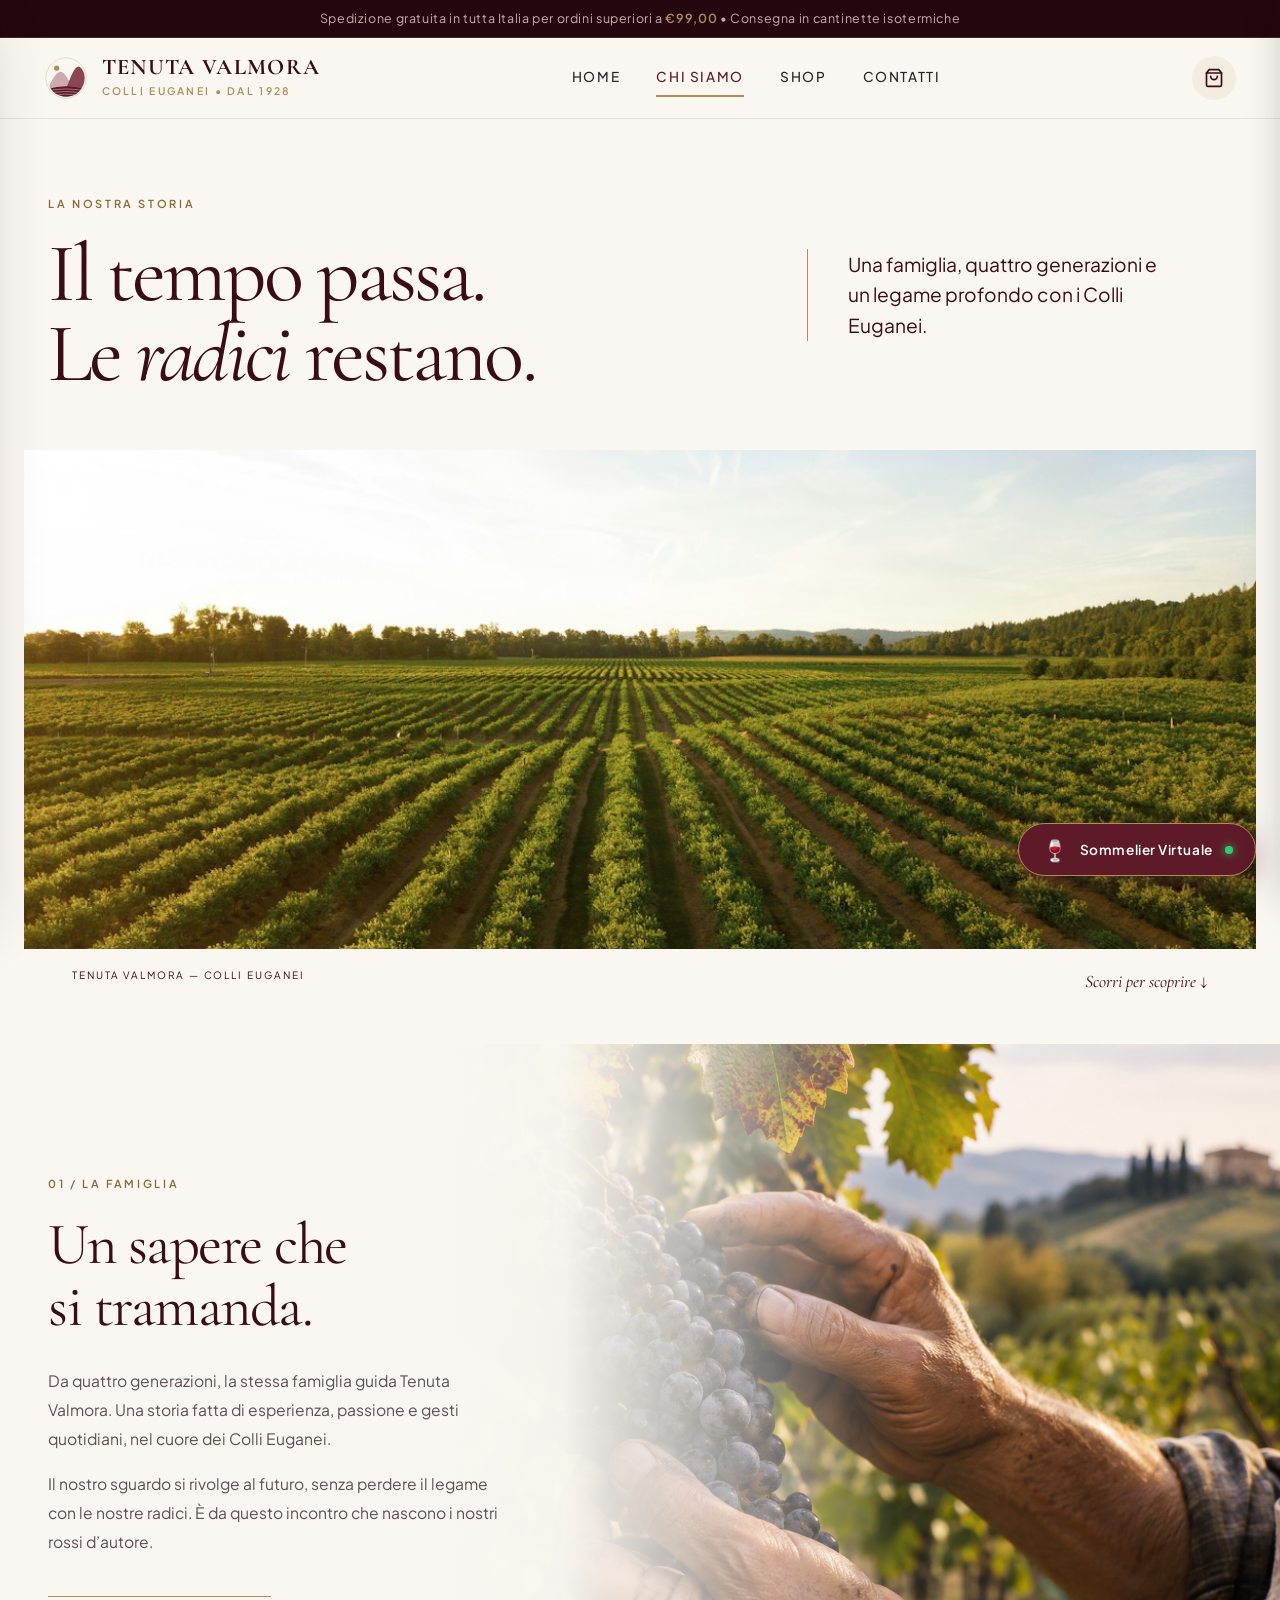
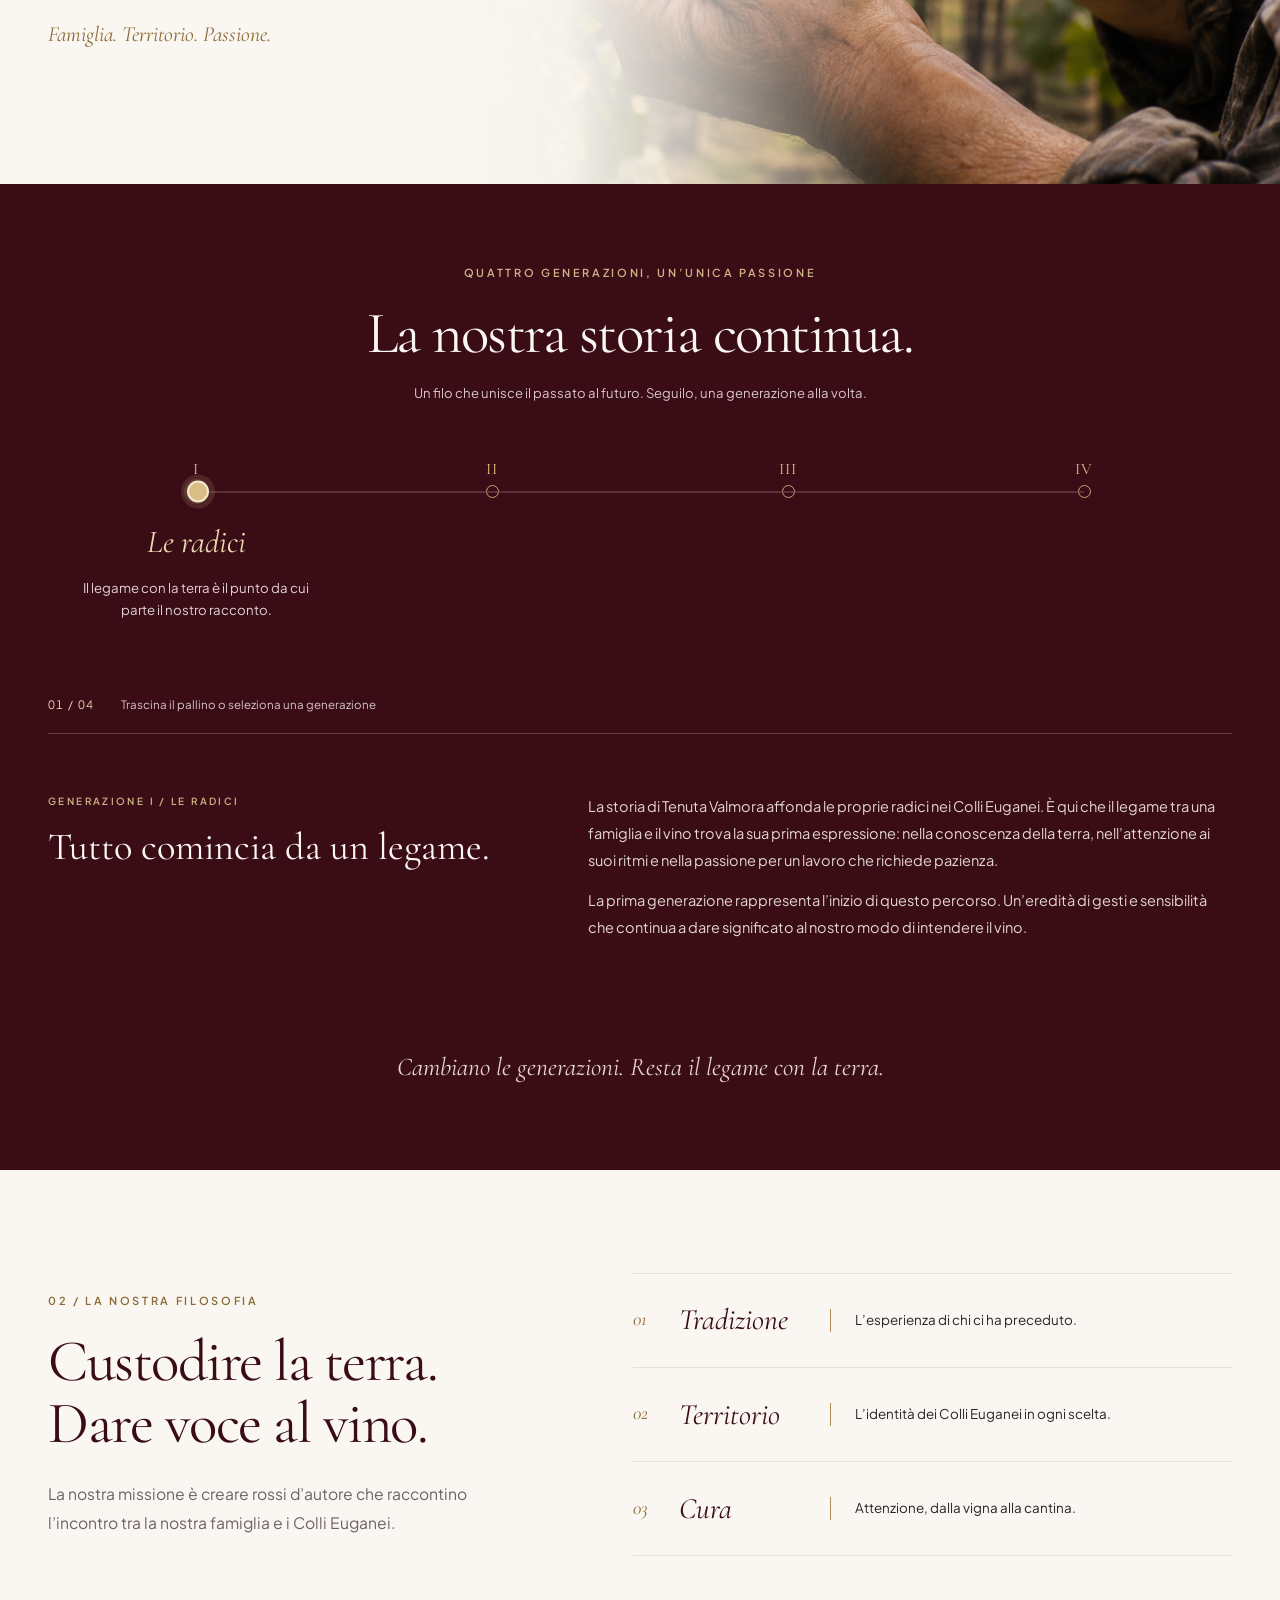
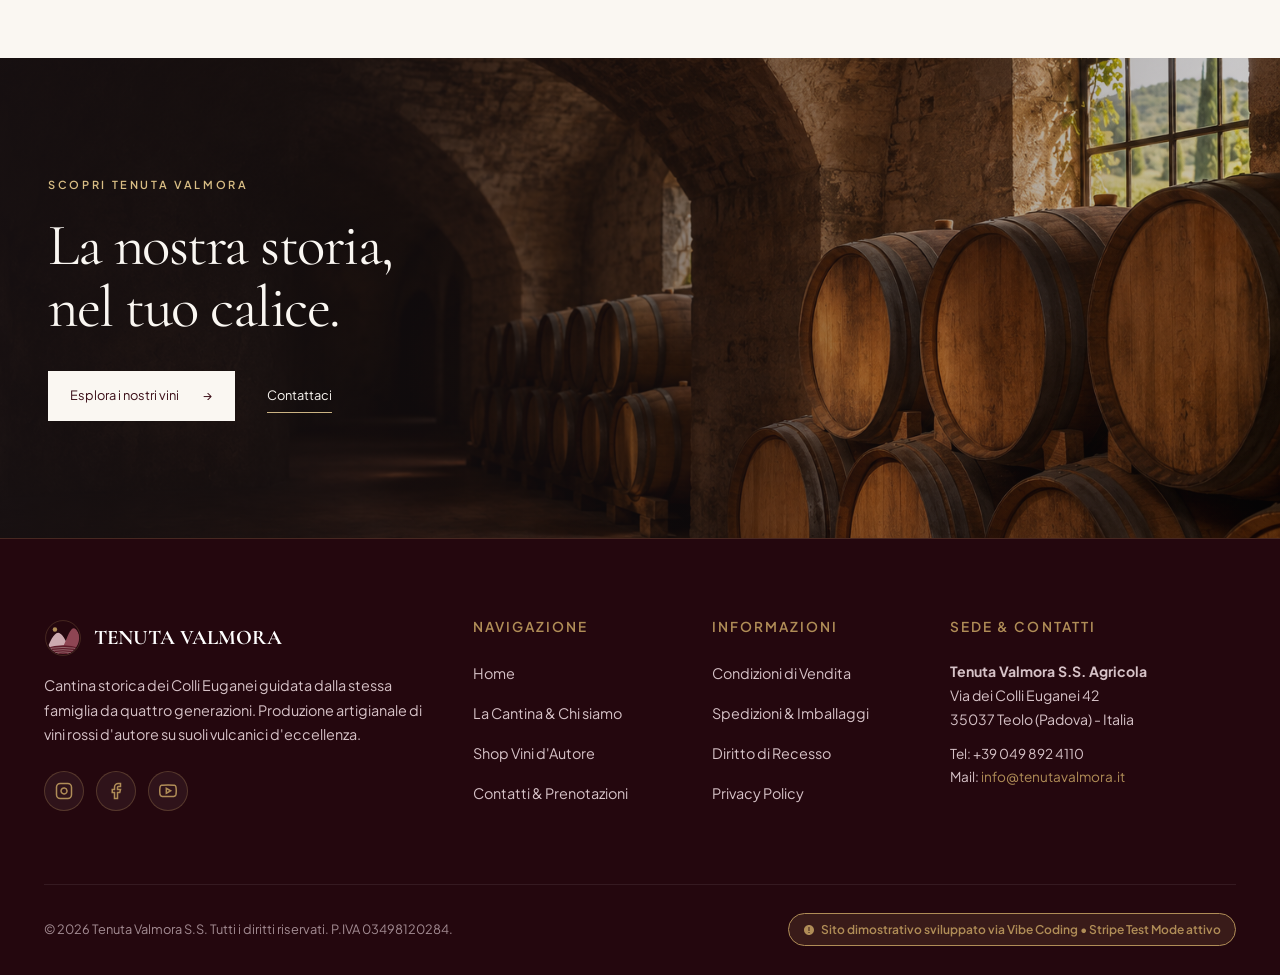
==== commit 36a9b976: "Aggiunge eventi GA4: view_item, add_to_cart, purchase, chatbot e social_click" ====
--- a/chi-siamo.html
+++ b/chi-siamo.html
@@ -1055,5 +1055,6 @@
   <script src="assets/js/checkout.js?v=3"></script>
   <script src="assets/js/chatbot.js"></script>
   <script src="assets/js/main.js"></script>
+  <script src="assets/js/analytics-events.js"></script>
 </body>
 </html>
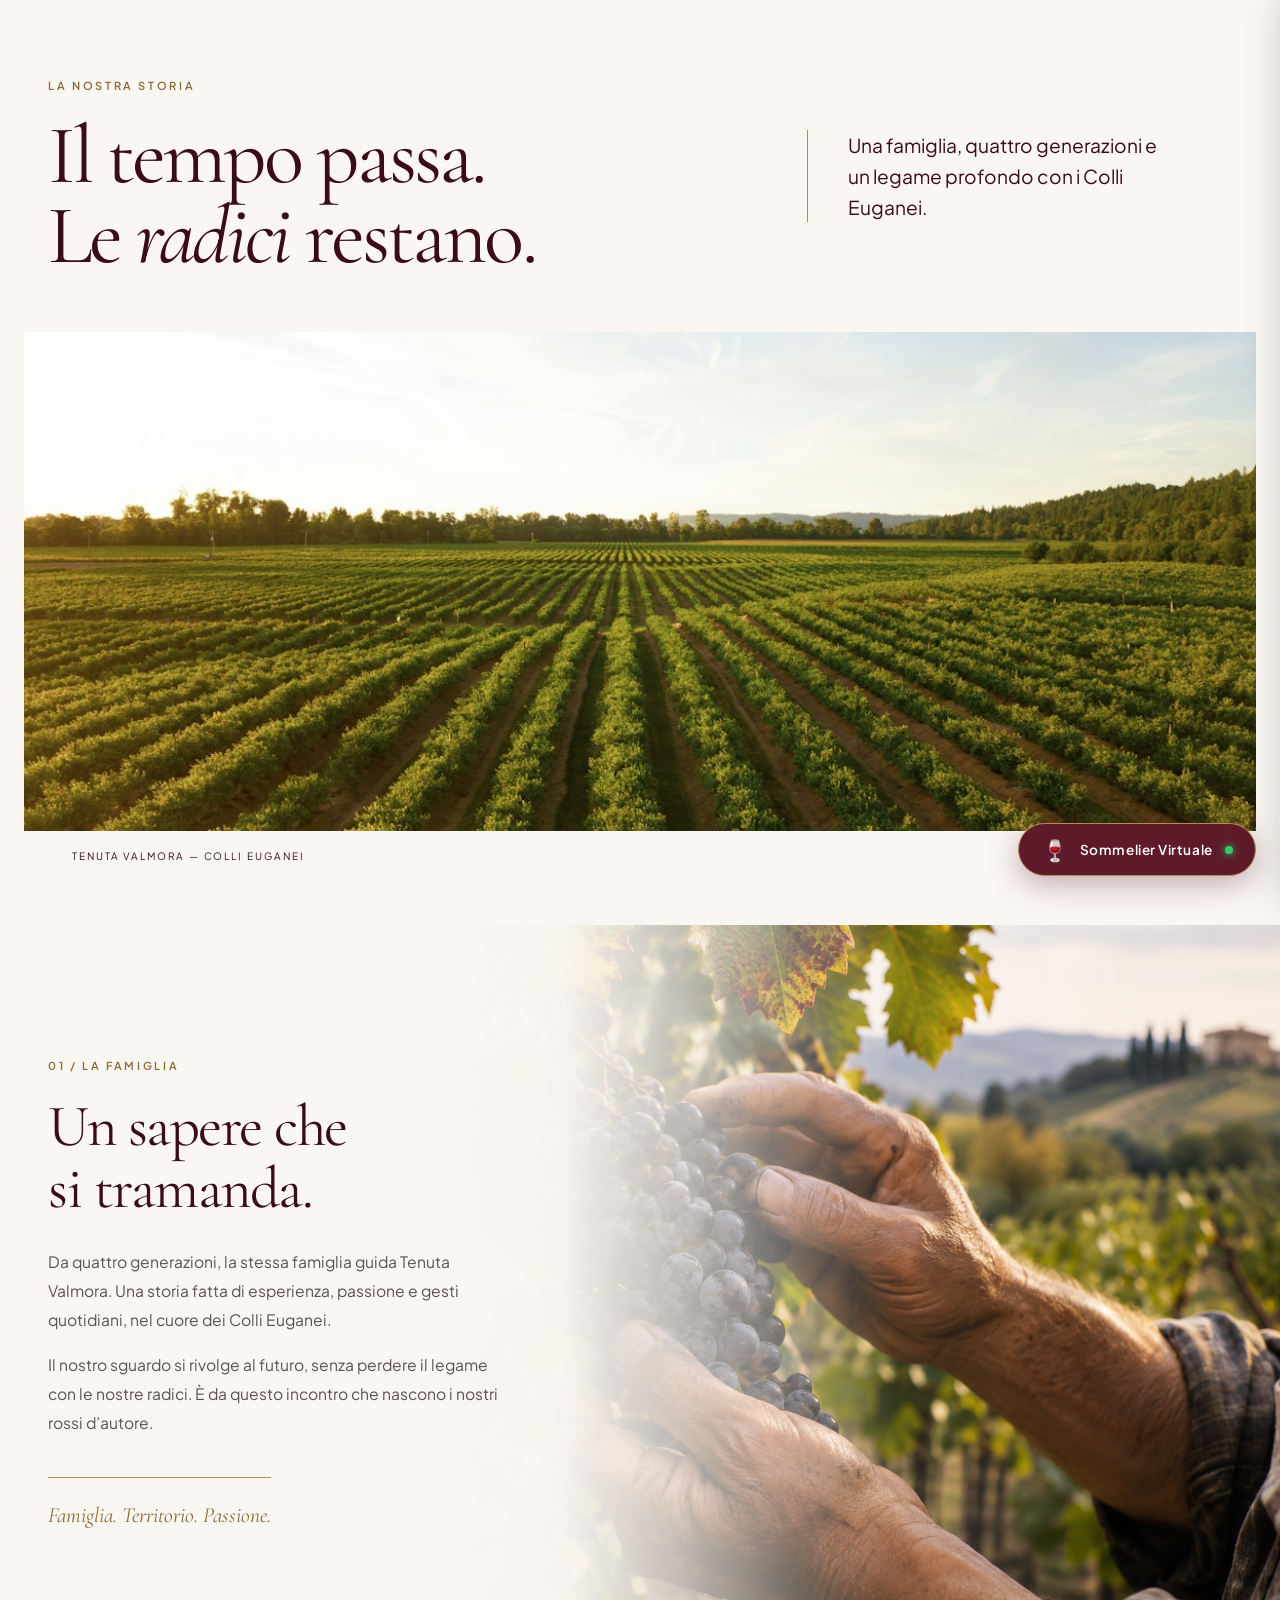
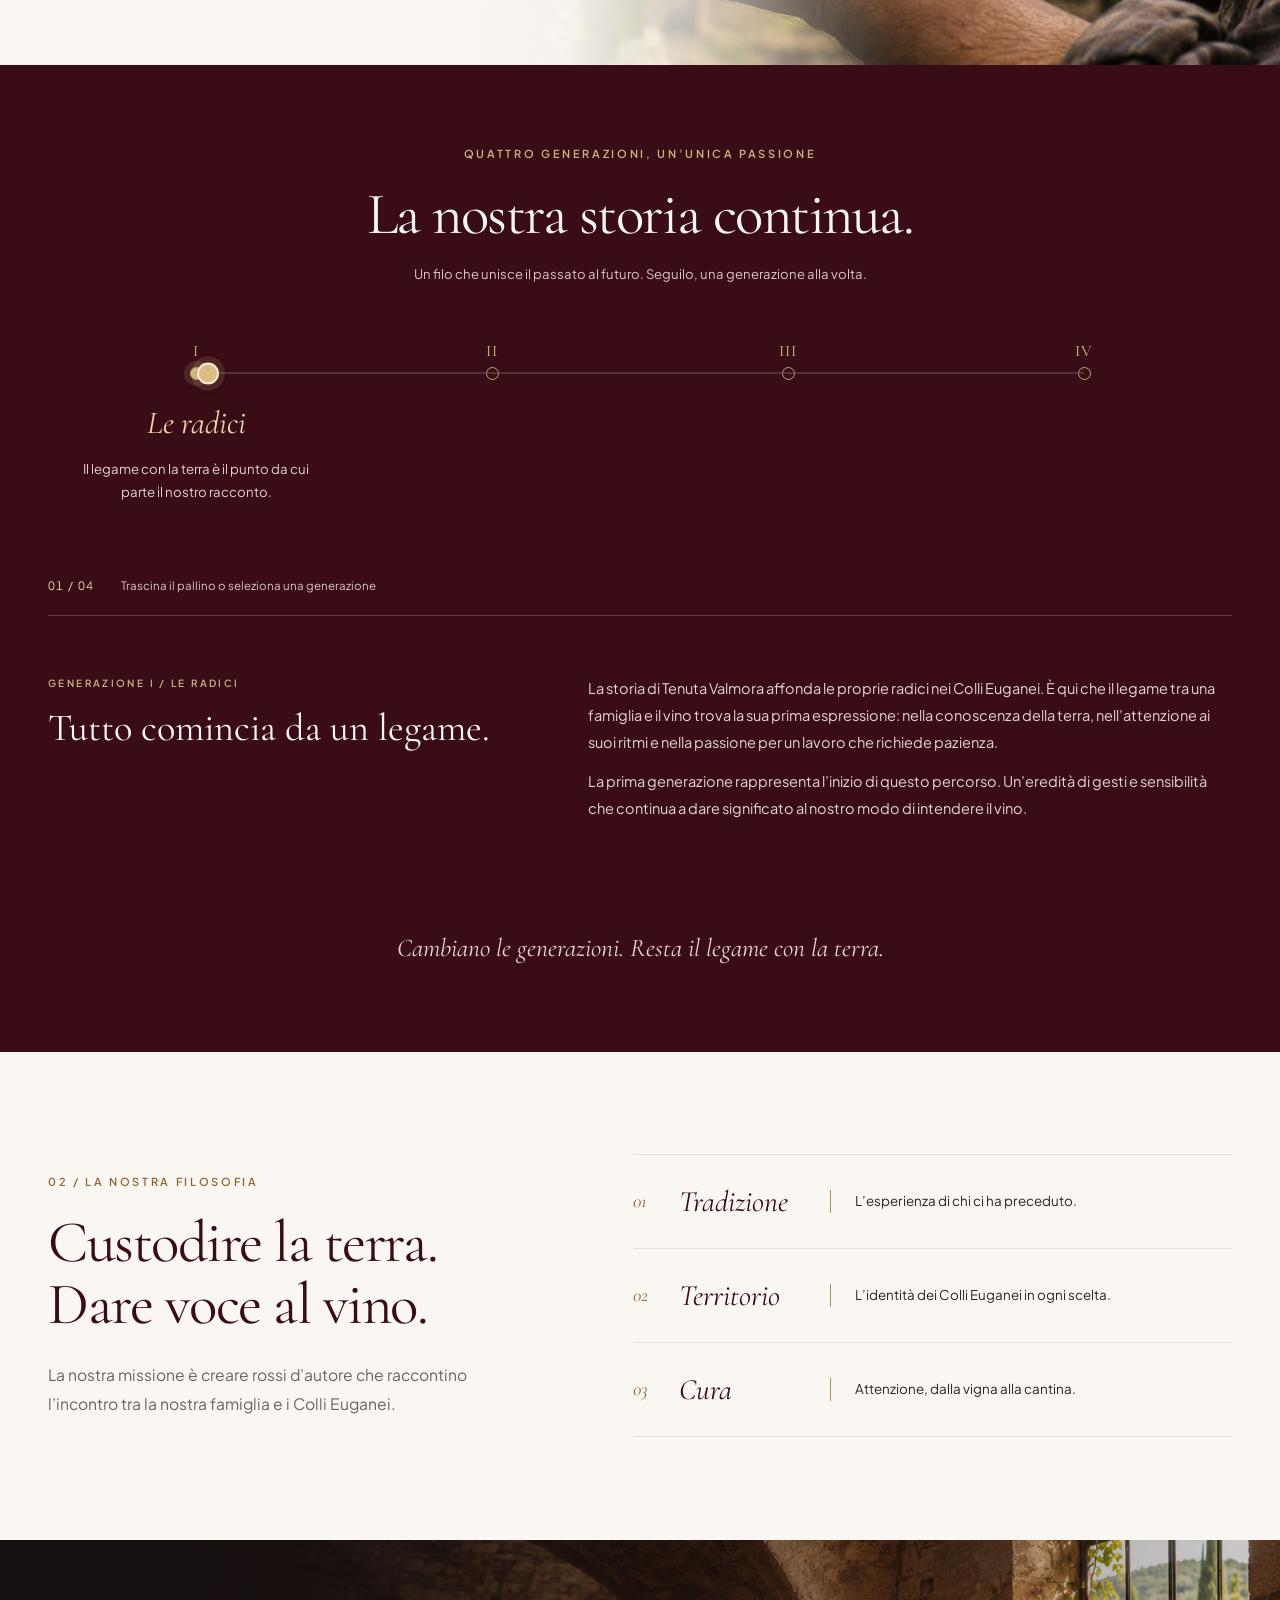
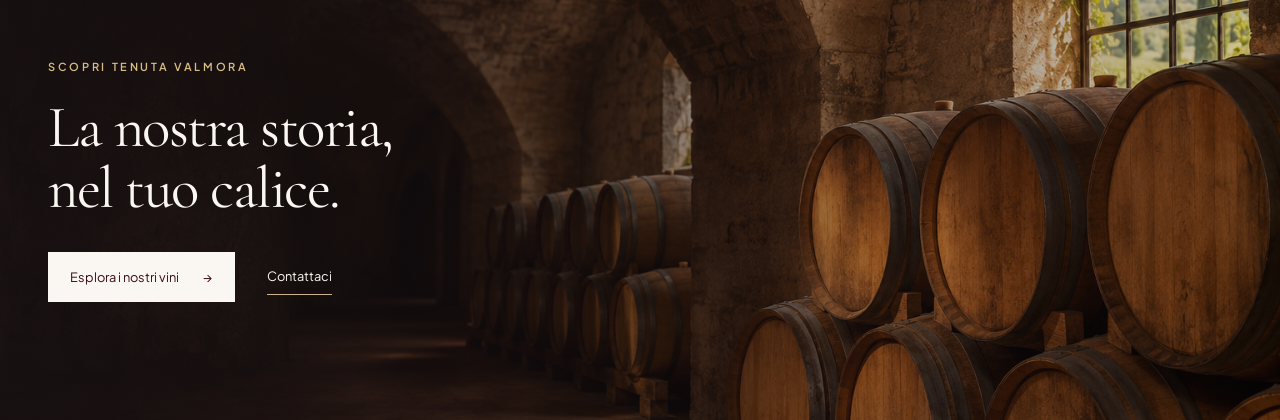
==== commit 7c673de3: "Enhance styling and update HTML structure Added layout.css for improved styling and updated body tag" ====
--- a/chi-siamo.html
+++ b/chi-siamo.html
@@ -15,9 +15,10 @@
   <link rel="icon" type="image/svg+xml" href="assets/images/logo-valmora.svg">
   <link rel="stylesheet" href="assets/css/style.css">
   <link rel="stylesheet" href="assets/css/components.css">
+  <link rel="stylesheet" href="assets/css/layout.css">
   <style>
 /* Editorial layout scoped to Chi siamo; shared navigation and commerce stay intact. */
-.about-page { --about-header-height: 80px; overflow-x: clip; }
+.about-page { --about-header-height: var(--header-h); overflow-x: clip; }
 .about-page main { display: block; }
 .about-shell { width: min(100% - 6rem, 1320px); margin-inline: auto; }
 .about-page h1, .about-page main h2, .about-page main h3 { font-weight: 400; }
@@ -244,70 +245,20 @@
 }
   </style>
 </head>
-<body class="about-page">
+<body class="about-page" data-page="chi-siamo">
   <a class="about-skip-link" href="#contenuto">Vai al contenuto</a>
 
-  <!-- Topbar Informativa -->
-  <div class="topbar">
-    <span>Spedizione gratuita in tutta Italia per ordini superiori a <strong>€99,00</strong> &bull; Consegna in cantinette isotermiche</span>
-  </div>
-
-  <!-- Header Principale -->
-  <header class="site-header">
-    <div class="container header-inner">
-      <a href="index.html" class="brand-logo-link" aria-label="Tenuta Valmora Home">
-        <img src="assets/images/logo-valmora.svg" alt="Tenuta Valmora Logo" class="brand-logo-img">
-        <div class="brand-text">
-          <span class="brand-title">Tenuta Valmora</span>
-          <span class="brand-subtitle">Colli Euganei &bull; Dal 1928</span>
-        </div>
-      </a>
-
-      <!-- Menu Desktop -->
-      <nav class="main-nav" aria-label="Navigazione Principale">
-        <a href="index.html" class="nav-link">Home</a>
-        <a href="chi-siamo.html" class="nav-link active">Chi siamo</a>
-        <a href="shop.html" class="nav-link">Shop</a>
-        <a href="contatti.html" class="nav-link">Contatti</a>
-      </nav>
-
-      <!-- Azioni Header -->
-      <div class="header-actions">
-        <button type="button" class="cart-toggle-btn" aria-label="Visualizza carrello">
-          <svg width="20" height="20" viewBox="0 0 24 24" fill="none" stroke="currentColor" stroke-width="2" stroke-linecap="round" stroke-linejoin="round">
-            <path d="M6 2L3 6v14a2 2 0 0 0 2 2h14a2 2 0 0 0 2-2V6l-3-4z"></path>
-            <line x1="3" y1="6" x2="21" y2="6"></line>
-            <path d="M16 10a4 4 0 0 1-8 0"></path>
-          </svg>
-          <span class="cart-badge" style="display:none;">0</span>
-        </button>
-
-        <button type="button" class="mobile-menu-btn" id="mobile-menu-btn" aria-label="Apri menu">
-          <span></span>
-          <span></span>
-          <span></span>
-        </button>
-      </div>
-    </div>
-  </header>
-
-  <!-- Mobile Drawer -->
-  <div class="mobile-nav-overlay" id="mobile-nav-overlay"></div>
-  <aside class="mobile-nav-drawer" id="mobile-nav-drawer">
-    <div class="mobile-drawer-header">
-      <a href="index.html" class="brand-logo-link">
-        <img src="assets/images/logo-valmora.svg" alt="Tenuta Valmora" style="width:36px; height:36px;">
-        <span class="brand-title" style="font-size:1.15rem;">Tenuta Valmora</span>
-      </a>
-      <button type="button" class="cart-close-btn" id="mobile-drawer-close" style="color:var(--color-wine-dark);" aria-label="Chiudi menu">&times;</button>
-    </div>
-    <div class="mobile-drawer-links">
-      <a href="index.html" class="mobile-drawer-link">Home <span>&rarr;</span></a>
-      <a href="chi-siamo.html" class="mobile-drawer-link active">Chi siamo <span>&rarr;</span></a>
-      <a href="shop.html" class="mobile-drawer-link">Shop Online <span>&rarr;</span></a>
-      <a href="contatti.html" class="mobile-drawer-link">Contatti <span>&rarr;</span></a>
-    </div>
-  </aside>
+  <!-- Topbar, header e pannello Menu: generati da assets/js/layout.js -->
+  <script src="assets/js/layout.js" data-part="header"></script>
+  <noscript>
+    <nav class="site-noscript-nav" aria-label="Navigazione principale">
+      <a href="index.html">Home</a>
+      <a href="chi-siamo.html">Chi siamo</a>
+      <a href="shop.html">Shop</a>
+      <a href="contatti.html">Contatti</a>
+      <a href="informazioni.html">Informazioni</a>
+    </nav>
+  </noscript>
 
   <main id="contenuto">
     <section class="about-intro" aria-labelledby="about-title">
@@ -344,7 +295,7 @@
       </div>
     </section>
 
-    <section class="about-history" aria-labelledby="history-title">
+    <section class="about-history" id="generazioni" aria-labelledby="history-title">
       <div class="about-history-panel">
         <div class="about-shell">
           <div class="about-history-heading">
@@ -413,7 +364,7 @@
       </div>
     </section>
 
-    <section class="about-shell about-philosophy" aria-labelledby="mission-title">
+    <section class="about-shell about-philosophy" id="filosofia" aria-labelledby="mission-title">
       <div data-about-reveal>
         <span class="about-eyebrow">02 / La nostra filosofia</span>
         <h2 id="mission-title">Custodire la terra.<br>Dare voce al vino.</h2>
@@ -439,77 +390,14 @@
     </section>
   </main>
 
-  <!-- Footer Istituzionale -->
-  <footer class="site-footer">
-    <div class="container">
-      <div class="footer-grid">
-        <div class="footer-col footer-about">
-          <div style="display:flex; align-items:center; gap:0.75rem; margin-bottom:1rem;">
-            <img src="assets/images/logo-valmora.svg" alt="Tenuta Valmora" style="width:38px; height:38px;">
-            <span style="font-family:var(--font-serif); font-size:1.3rem; color:#FFFFFF; font-weight:700;">TENUTA VALMORA</span>
-          </div>
-          <p>
-            Cantina storica dei Colli Euganei guidata dalla stessa famiglia da quattro generazioni. 
-            Produzione artigianale di vini rossi d'autore su suoli vulcanici d'eccellenza.
-          </p>
-          <div class="footer-social">
-            <a href="https://instagram.com" target="_blank" rel="noopener" class="social-icon-btn" aria-label="Instagram">
-              <svg width="18" height="18" viewBox="0 0 24 24" fill="none" stroke="currentColor" stroke-width="2"><rect x="2" y="2" width="20" height="20" rx="5" ry="5"></rect><path d="M16 11.37A4 4 0 1 1 12.63 8 4 4 0 0 1 16 11.37z"></path><line x1="17.5" y1="6.5" x2="17.51" y2="6.5"></line></svg>
-            </a>
-            <a href="https://facebook.com" target="_blank" rel="noopener" class="social-icon-btn" aria-label="Facebook">
-              <svg width="18" height="18" viewBox="0 0 24 24" fill="none" stroke="currentColor" stroke-width="2"><path d="M18 2h-3a5 5 0 0 0-5 5v3H7v4h3v8h4v-8h3l1-4h-4V7a1 1 0 0 1 1-1h3z"></path></svg>
-            </a>
-            <a href="https://youtube.com" target="_blank" rel="noopener" class="social-icon-btn" aria-label="YouTube">
-              <svg width="18" height="18" viewBox="0 0 24 24" fill="none" stroke="currentColor" stroke-width="2"><path d="M22.54 6.42a2.78 2.78 0 0 0-1.94-2C18.88 4 12 4 12 4s-6.88 0-8.6.46a2.78 2.78 0 0 0-1.94 2A29 29 0 0 0 1 11.75a29 29 0 0 0 .46 5.33A2.78 2.78 0 0 0 3.4 19c1.72.46 8.6.46 8.6.46s6.88 0 8.6-.46a2.78 2.78 0 0 0 1.94-2 29 29 0 0 0 .46-5.25 29 29 0 0 0-.46-5.33z"></path><polygon points="9.75 15.02 15.5 11.75 9.75 8.48 9.75 15.02"></polygon></svg>
-            </a>
-          </div>
-        </div>
-
-        <div class="footer-col">
-          <h4>Navigazione</h4>
-          <ul class="footer-links">
-            <li><a href="index.html">Home</a></li>
-            <li><a href="chi-siamo.html">La Cantina & Chi siamo</a></li>
-            <li><a href="shop.html">Shop Vini d'Autore</a></li>
-            <li><a href="contatti.html">Contatti & Prenotazioni</a></li>
-          </ul>
-        </div>
-
-        <div class="footer-col">
-          <h4>Informazioni</h4>
-          <ul class="footer-links">
-            <li><a href="shop.html">Condizioni di Vendita</a></li>
-            <li><a href="contatti.html">Spedizioni & Imballaggi</a></li>
-            <li><a href="contatti.html">Diritto di Recesso</a></li>
-            <li><a href="contatti.html">Privacy Policy</a></li>
-          </ul>
-        </div>
-
-        <div class="footer-col">
-          <h4>Sede & Contatti</h4>
-          <p style="font-size:0.88rem; line-height:1.7; color:#D6C2C7; margin-bottom:0.75rem;">
-            <strong>Tenuta Valmora S.S. Agricola</strong><br>
-            Via dei Colli Euganei 42<br>
-            35037 Teolo (Padova) - Italia
-          </p>
-          <p style="font-size:0.85rem; color:#D6C2C7;">
-            Tel: +39 049 892 4110<br>
-            Mail: <a href="mailto:info@tenutavalmora.it" style="color:var(--color-gold);">info@tenutavalmora.it</a>
-          </p>
-        </div>
-      </div>
-
-      <div class="footer-bottom">
-        <div>
-          &copy; 2026 Tenuta Valmora S.S. Tutti i diritti riservati. P.IVA 03498120284.
-        </div>
-        <div class="footer-test-badge">
-          <svg width="12" height="12" viewBox="0 0 24 24" fill="currentColor"><path d="M12 2C6.48 2 2 6.48 2 12s4.48 10 10 10 10-4.48 10-10S17.52 2 12 2zm-1 14h2v2h-2zm0-10h2v8h-2z"/></svg>
-          Sito dimostrativo sviluppato via Vibe Coding &bull; Stripe Test Mode attivo
-        </div>
-      </div>
+  <!-- Footer: generato da assets/js/layout.js -->
+  <script src="assets/js/layout.js" data-part="footer"></script>
+  <noscript>
+    <div class="site-noscript-footer">
+      <p><strong>Tenuta Valmora</strong> &middot; Via dei Colli Euganei 42, 35037 Teolo (Padova)</p>
+      <p><a href="mailto:tenutavalmora@gmail.com">tenutavalmora@gmail.com</a> &middot; <a href="informazioni.html">Informazioni</a></p>
     </div>
-  </footer>
+  </noscript>
 
   <!-- Carrello Laterale -->
   <div class="cart-backdrop" id="cart-backdrop"></div>
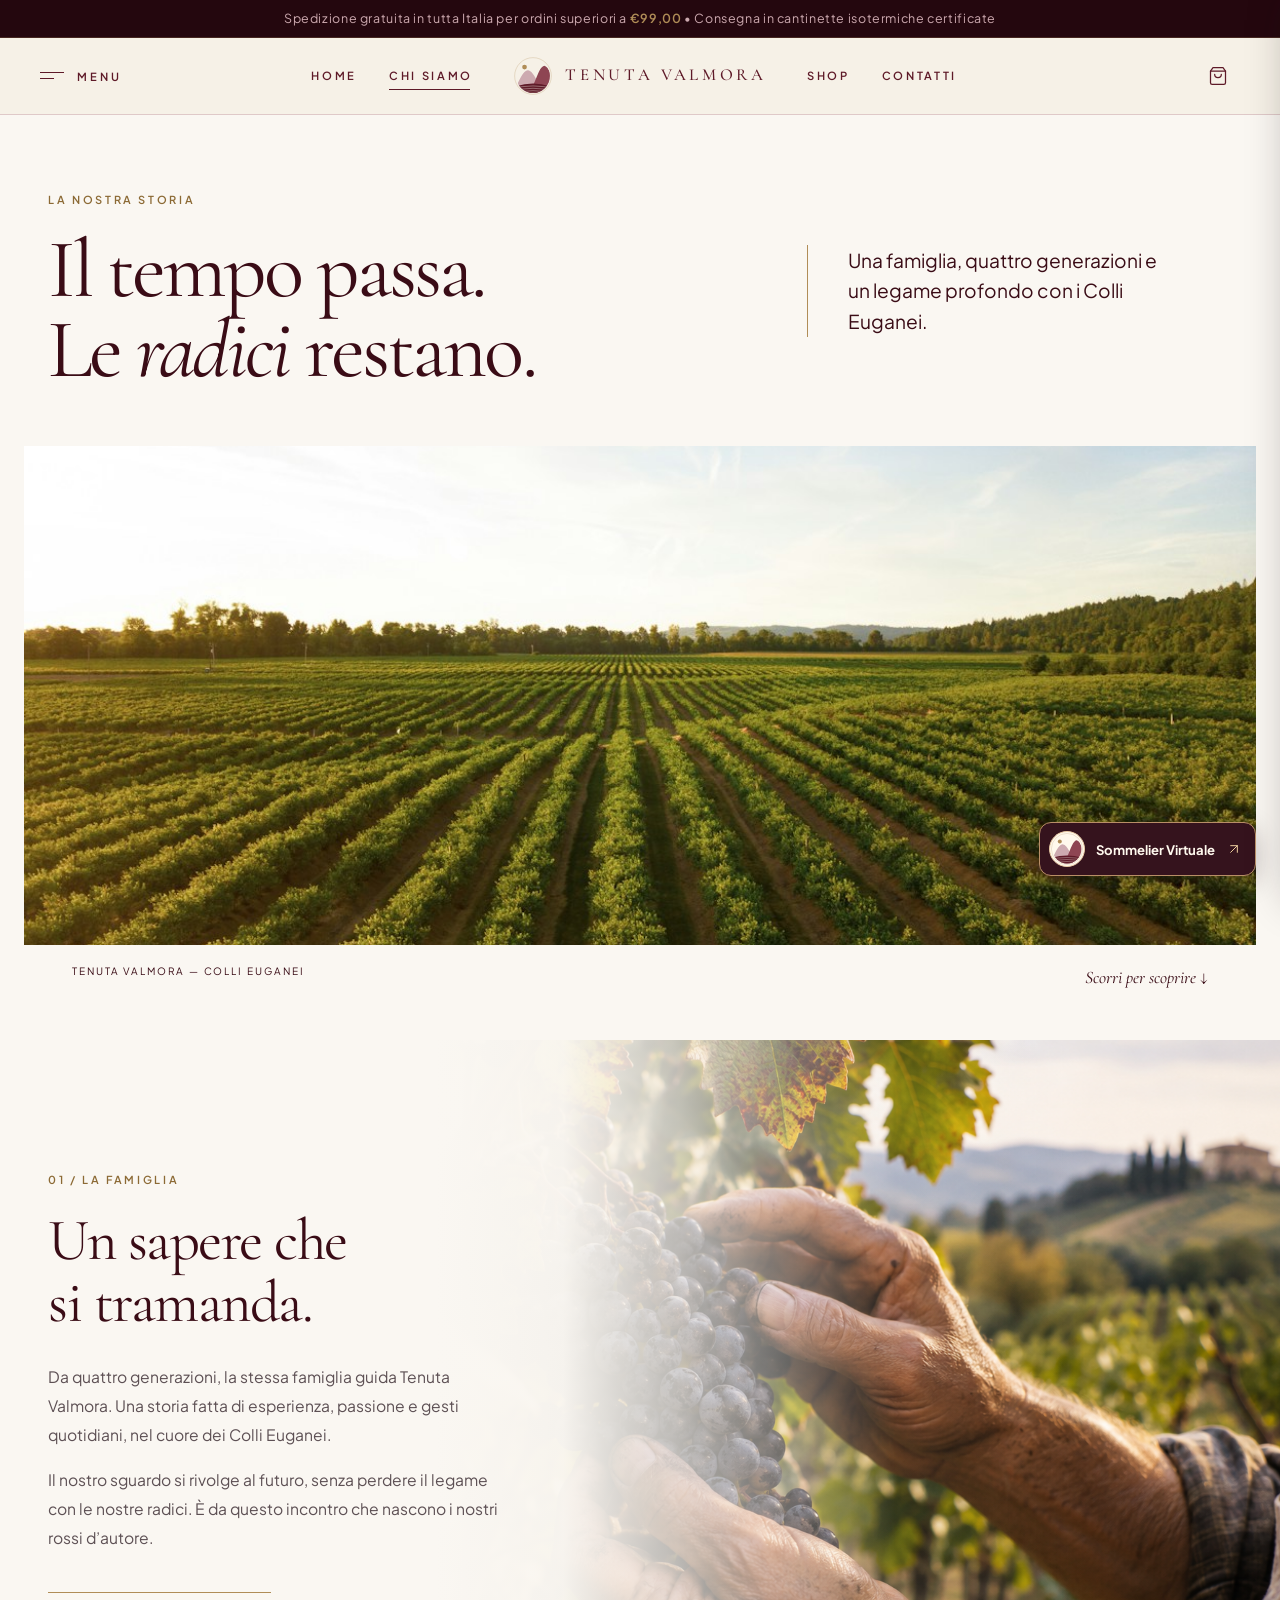
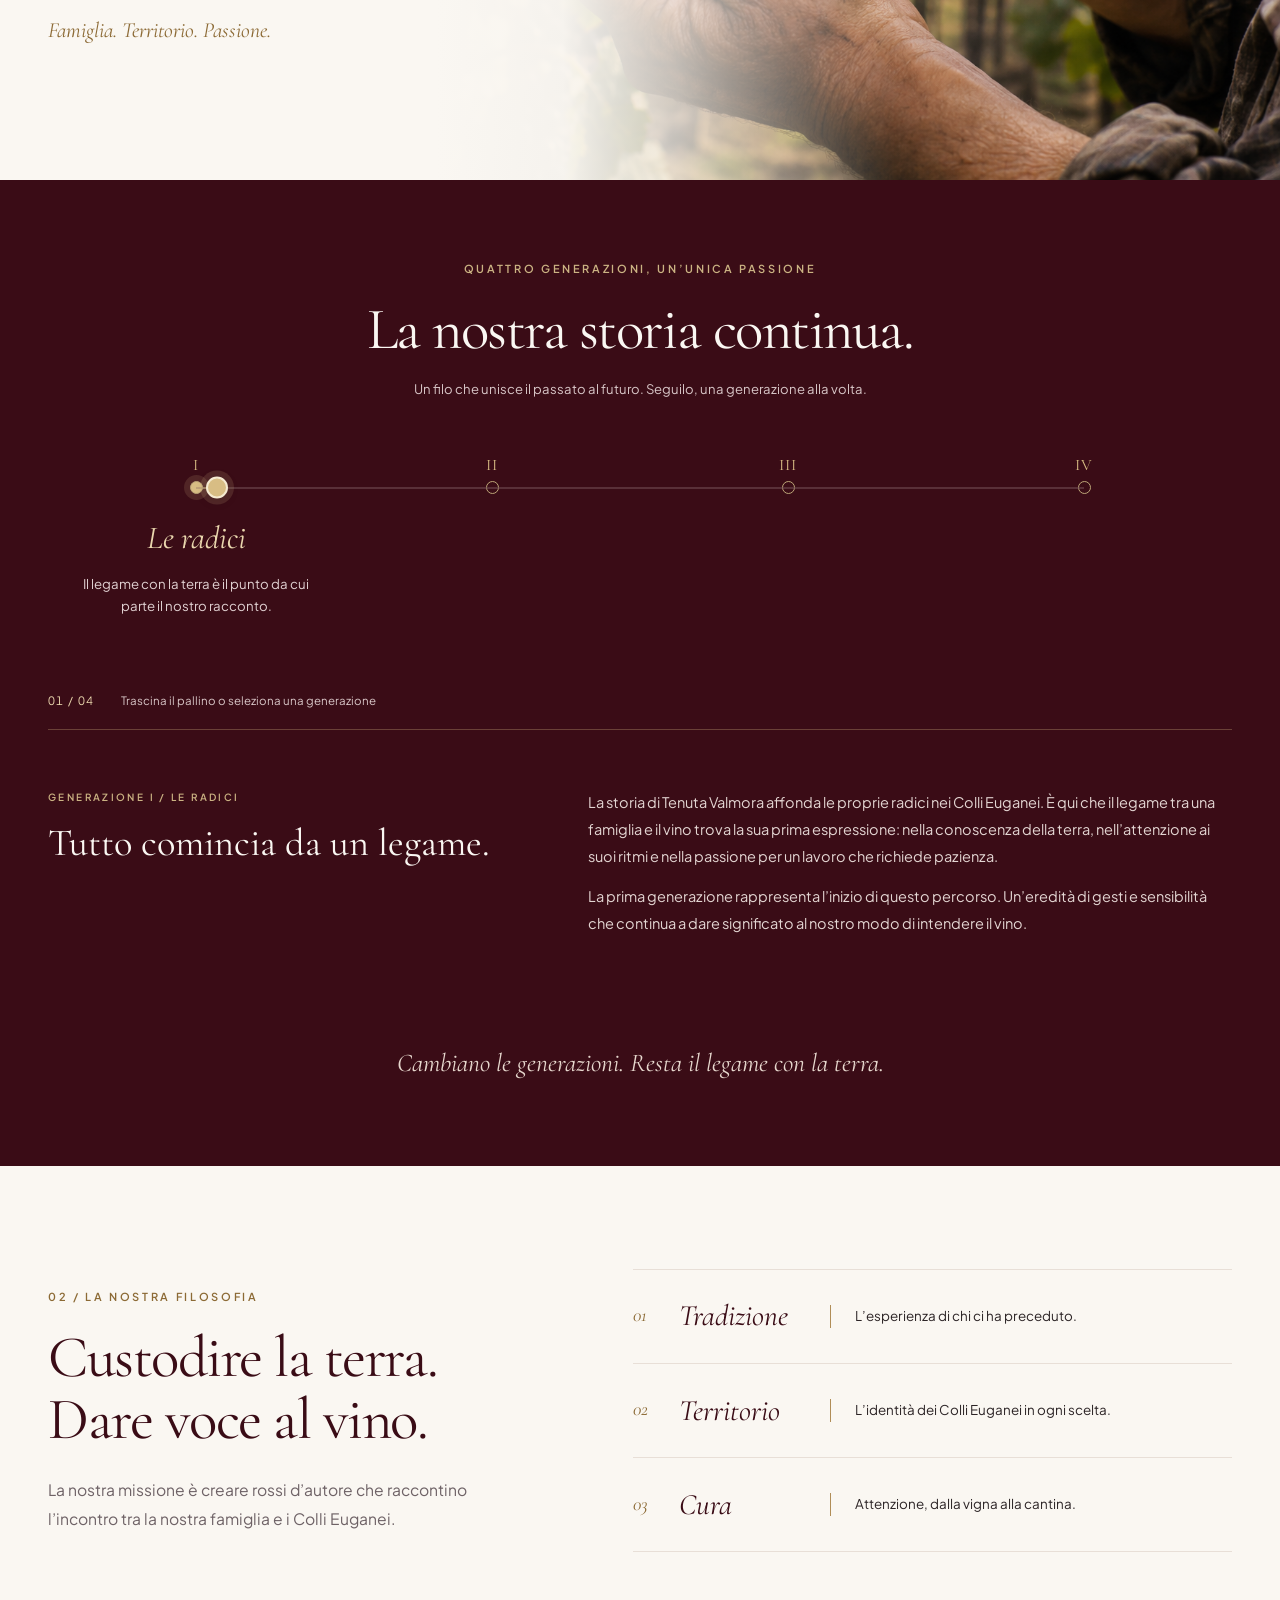
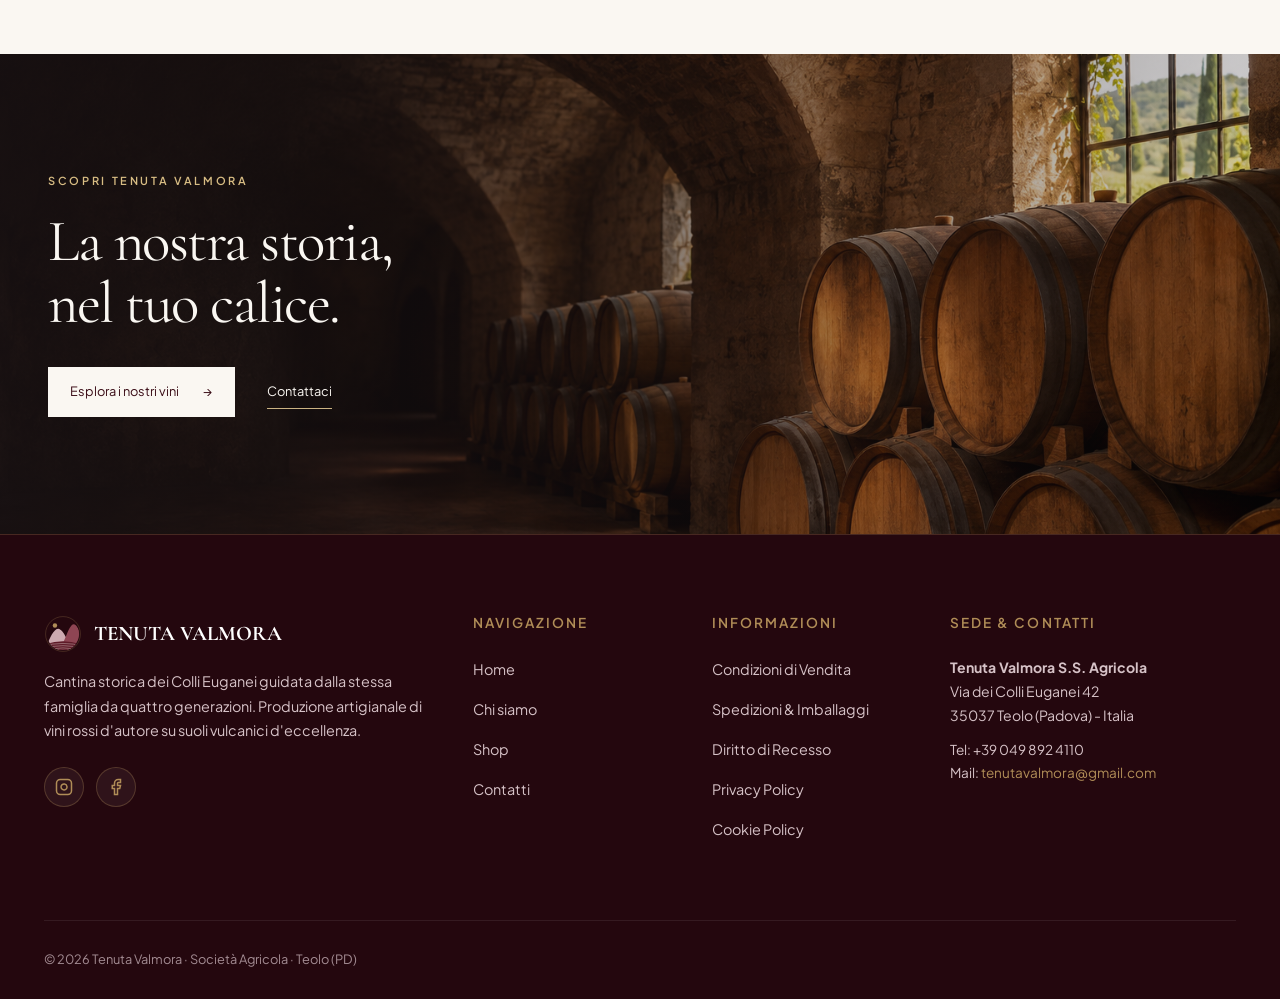
==== commit 493bbd88: "Aggiorna Sommelier Virtuale" ====
--- a/chi-siamo.html
+++ b/chi-siamo.html
@@ -14,7 +14,7 @@
   <meta name="description" content="Scopri la storia di Tenuta Valmora: quattro generazioni di vignaioli, una famiglia, la sua storia e i suoi valori nel cuore dei Colli Euganei.">
   <link rel="icon" type="image/svg+xml" href="assets/images/logo-valmora.svg">
   <link rel="stylesheet" href="assets/css/style.css">
-  <link rel="stylesheet" href="assets/css/components.css">
+  <link rel="stylesheet" href="assets/css/components.css?v=sommelier-3">
   <link rel="stylesheet" href="assets/css/layout.css">
   <style>
 /* Editorial layout scoped to Chi siamo; shared navigation and commerce stay intact. */
@@ -558,43 +558,7 @@
   </div>
 
   <!-- Chatbot Widget -->
-  <div class="chatbot-wrapper">
-    <button type="button" class="chatbot-trigger-btn" id="chatbot-trigger-btn" aria-label="Apri Sommelier Virtuale">
-      <span class="chatbot-trigger-icon">🍷</span>
-      <span class="chatbot-trigger-text">Sommelier Virtuale</span>
-      <span class="chatbot-trigger-pill"></span>
-    </button>
-
-    <div class="chatbot-window" id="chatbot-window">
-      <div class="chatbot-header">
-        <div class="chatbot-header-profile">
-          <div class="chatbot-avatar">🍷</div>
-          <div>
-            <div class="chatbot-title">Sommelier Valmora</div>
-            <div class="chatbot-status"><span class="status-dot"></span> Assistente Attivo</div>
-          </div>
-        </div>
-        <button type="button" class="chatbot-header-close" id="chatbot-close-btn">&times;</button>
-      </div>
-      <div class="chatbot-messages" id="chatbot-messages">
-        <div class="chat-bubble bot">
-          Hai curiosità sulla nostra storia, sulle quattro generazioni della famiglia Valmora o sui nostri vigneti vulcanici? Chiedimi pure!
-        </div>
-      </div>
-      <div class="chatbot-chips">
-        <button type="button" class="chip-btn" data-topic="orari">⏰ Orari e Visite</button>
-        <button type="button" class="chip-btn" data-topic="spedizioni">📦 Spedizioni e Costi</button>
-        <button type="button" class="chip-btn" data-topic="vino">🍷 Consigliami un Vino</button>
-        <button type="button" class="chip-btn" data-topic="resi">🔄 Politica Resi</button>
-      </div>
-      <form class="chatbot-input-area" id="chatbot-form">
-        <input type="text" id="chatbot-input" class="chatbot-input" placeholder="Scrivi una domanda...">
-        <button type="submit" class="chatbot-send-btn" aria-label="Invia">
-          <svg width="16" height="16" viewBox="0 0 24 24" fill="none" stroke="currentColor" stroke-width="2"><line x1="22" y1="2" x2="11" y2="13"></line><polygon points="22 2 15 22 11 13 2 9 22 2"></polygon></svg>
-        </button>
-      </form>
-    </div>
-  </div>
+  <div class="chatbot-wrapper"></div>
 
   <!-- Script JS -->
   <script>
@@ -941,7 +905,7 @@
   <script src="assets/js/products.js"></script>
   <script src="assets/js/cart.js"></script>
   <script src="assets/js/checkout.js?v=3"></script>
-  <script src="assets/js/chatbot.js"></script>
+  <script src="assets/js/chatbot.js?v=sommelier-3"></script>
   <script src="assets/js/main.js"></script>
   <script src="assets/js/analytics-events.js"></script>
 </body>
--- a/assets/css/components.css
+++ b/assets/css/components.css
@@ -538,293 +538,248 @@
 }
 
 /* ==========================================================================
-   3. CHATBOT WIDGET (SOMMELIER VIRTUALE)
+   3. SOMMELIER VIRTUALE
    ========================================================================== */
 .chatbot-wrapper {
+  --chatbot-ink: #35131d;
+  --chatbot-wine: #642737;
+  --chatbot-gold: #edcd9d;
+  --chatbot-paper: #fbf7f1;
+  --chatbot-line: #e7d9cf;
+  --chatbot-edge: 24px;
   position: fixed;
-  bottom: 24px;
-  right: 24px;
+  inset: auto calc(var(--chatbot-edge) + env(safe-area-inset-right)) calc(var(--chatbot-edge) + env(safe-area-inset-bottom)) auto;
   z-index: 950;
 }
-
+.chatbot-wrapper :is(button, a, textarea):focus-visible {
+  outline: 2px solid #b2614d;
+  outline-offset: 3px;
+}
 .chatbot-trigger-btn {
   display: flex;
   align-items: center;
-  gap: 0.75rem;
-  background: var(--color-wine);
-  color: #FFFFFF;
-  padding: 0.75rem 1.4rem;
-  border-radius: var(--radius-full);
-  box-shadow: 0 8px 30px rgba(94, 26, 40, 0.35);
-  border: 1px solid var(--color-gold);
-  cursor: pointer;
-  transition: var(--transition);
-}
-
-.chatbot-trigger-btn:hover {
-  background: var(--color-wine-dark);
-  transform: translateY(-3px) scale(1.02);
-  box-shadow: 0 12px 35px rgba(94, 26, 40, 0.45);
-}
-
-.chatbot-trigger-icon {
-  font-size: 1.3rem;
-  display: flex;
-}
-
-.chatbot-trigger-text {
-  font-size: 0.85rem;
-  font-weight: 600;
-  letter-spacing: 0.04em;
-}
-
-.chatbot-trigger-pill {
-  width: 8px;
-  height: 8px;
+  gap: 11px;
+  padding: 8px 13px 8px 9px;
+  border: 1px solid #b98e67;
+  border-radius: 12px;
+  background: var(--chatbot-ink);
+  color: #fff9ee;
+  box-shadow: 0 7px 24px #25101840;
+  font-size: .82rem;
+  font-weight: 700;
+  transition: transform .2s ease, background .2s ease;
+}
+.chatbot-trigger-btn:hover { transform: translateY(-2px); background: var(--chatbot-wine); }
+.chatbot-chevron { width: 16px; height: 16px; color: var(--chatbot-gold); }
+.chatbot-mark {
+  display: grid;
+  place-items: center;
+  flex: none;
   border-radius: 50%;
-  background-color: #2ECC71;
-  box-shadow: 0 0 8px #2ECC71;
-}
-
-/* Finestra Chat */
+  background: #fff9ed;
+  border: 1px solid #eacba4;
+}
+.chatbot-mark img { display: block; }
+
 .chatbot-window {
   position: absolute;
-  bottom: calc(100% + 16px);
   right: 0;
-  width: 380px;
-  max-width: calc(100vw - 32px);
-  height: 540px;
-  max-height: calc(100vh - 120px);
-  background: #FFFFFF;
-  border-radius: var(--radius-md);
-  box-shadow: var(--shadow-xl);
-  border: 1px solid var(--color-border);
+  bottom: calc(100% + 12px);
+  width: min(410px, calc(100vw - 2 * var(--chatbot-edge)));
+  height: 620px;
+  max-height: calc(100vh - 110px);
+  max-height: calc(100dvh - 110px);
   display: flex;
   flex-direction: column;
   overflow: hidden;
+  background: var(--chatbot-paper);
+  color: var(--chatbot-ink);
+  border: 1px solid #b98e6780;
+  border-radius: 16px;
+  box-shadow: 0 18px 64px #25101844;
   opacity: 0;
+  visibility: hidden;
   pointer-events: none;
-  transform: translateY(20px) scale(0.95);
-  transition: all 0.3s cubic-bezier(0.16, 1, 0.3, 1);
-}
-
+  transform: translateY(8px) scale(.99);
+  transform-origin: bottom right;
+  transition: transform .22s ease, opacity .22s ease, visibility .22s;
+}
 .chatbot-window.open {
   opacity: 1;
+  visibility: visible;
   pointer-events: auto;
-  transform: translateY(0) scale(1);
-}
-
+  transform: none;
+}
 .chatbot-header {
-  background: var(--color-wine-deep);
-  color: #FFFFFF;
-  padding: 1.15rem 1.25rem;
-  display: flex;
-  align-items: center;
-  justify-content: space-between;
-  border-bottom: 2px solid var(--color-gold);
-}
-
-.chatbot-header-profile {
-  display: flex;
-  align-items: center;
-  gap: 0.75rem;
-}
-
-.chatbot-avatar {
-  width: 38px;
-  height: 38px;
+  display: grid;
+  grid-template-columns: auto 1fr auto;
+  gap: 12px;
+  align-items: center;
+  flex: none;
+  padding: 15px 15px 15px 18px;
+  background: linear-gradient(115deg, #32111a, #622838);
+  color: #fff9ee;
+  border-bottom: 1px solid #b98e67;
+}
+.chatbot-header h2 {
+  margin: 0;
+  color: inherit;
+  font: 600 clamp(1.38rem, 5.2vw, 1.85rem)/1.05 var(--font-serif);
+}
+.chatbot-header p { margin: 4px 0 0; color: #f0d5b4; font-size: .72rem; line-height: 1.3; }
+.chatbot-header-close {
+  width: 40px;
+  height: 40px;
   border-radius: 50%;
-  background: var(--color-gold);
-  display: flex;
-  align-items: center;
-  justify-content: center;
-  color: #FFFFFF;
-  font-size: 1.1rem;
-}
-
-.chatbot-title {
-  font-family: var(--font-serif);
-  font-size: 1.1rem;
-  color: #FFFFFF;
+  color: #fff9ee;
+  font: 400 1.5rem/1 var(--font-sans);
+}
+.chatbot-header-close:hover { background: #fff2; }
+
+.chatbot-messages {
+  min-height: 0;
+  flex: 1;
+  overflow-y: auto;
+  overscroll-behavior: contain;
+  display: flex;
+  flex-direction: column;
+  gap: 11px;
+  padding: 16px;
+  scrollbar-width: thin;
+  scrollbar-color: #ba9e94 transparent;
+}
+.chat-bubble {
+  width: fit-content;
+  max-width: 92%;
+  padding: 10px 13px;
+  font-size: .84rem;
+  line-height: 1.55;
+  overflow-wrap: anywhere;
+  flex: none;
+}
+.chat-bubble p { margin: 0; white-space: pre-wrap; }
+.chat-bubble.bot { background: #fffdf9; border: 1px solid var(--chatbot-line); border-radius: 4px 12px 12px 12px; }
+.chat-bubble.user { align-self: flex-end; color: #fff9ee; background: var(--chatbot-wine); border-radius: 12px 4px 12px 12px; }
+.chat-bubble.chat-error { border-color: #c78b82; }
+.chatbot-links { margin-top: 9px; display: flex; flex-wrap: wrap; gap: 4px 13px; }
+.chatbot-links a, .chatbot-retry { color: #6c2c39; font-size: .75rem; text-decoration: underline; text-underline-offset: 3px; font-weight: 700; }
+.chatbot-retry { min-height: 36px; }
+.chat-product-card {
+  margin-top: 9px;
+  display: grid;
+  grid-template-columns: auto minmax(0, 1fr) auto;
+  align-items: center;
+  gap: 8px;
+  padding: 7px;
+  background: var(--chatbot-paper);
+  border: 1px solid var(--chatbot-line);
+  border-radius: 8px;
+}
+.chat-product-card img { object-fit: contain; border-radius: 3px; }
+.chat-product-card strong { display: block; line-height: 1.2; }
+.chat-product-card span { color: #62303e; font-size: .73rem; }
+.chatbot-add {
+  min-height: 34px;
+  padding: 4px 6px;
+  color: #fff9ee;
+  background: var(--chatbot-wine);
+  border-radius: 5px;
+  font-size: .7rem;
+}
+
+.chatbot-progress { flex: none; margin: 0; padding: 5px 17px 8px; font-size: .75rem; color: #63434b; }
+.chatbot-bottom {
+  flex: none;
+  padding: 11px 14px 10px;
+  background: #fffdf9;
+  border-top: 1px solid var(--chatbot-line);
+}
+.chatbot-chips {
+  display: flex;
+  gap: 5px 6px;
+  margin-bottom: 10px;
+  overflow-x: auto;
+  overflow-y: hidden;
+  overscroll-behavior-x: contain;
+  scrollbar-width: thin;
+  scrollbar-color: #bca095 transparent;
+  scroll-behavior: auto;
+}
+.chatbot-wrapper .chip-btn {
+  flex: 0 0 auto;
+  min-height: 34px;
+  white-space: nowrap;
+  padding: 4px 9px;
+  background: #fffaf2;
+  border: 1px solid #e3d2c4;
+  border-radius: 6px;
+  color: #571f2e;
+  font-size: .74rem;
+  font-weight: 600;
   line-height: 1.2;
 }
-
-.chatbot-status {
-  font-size: 0.7rem;
-  color: var(--color-gold-light);
-  display: flex;
-  align-items: center;
-  gap: 5px;
-}
-
-.status-dot {
-  width: 6px;
-  height: 6px;
-  border-radius: 50%;
-  background: #2ECC71;
-}
-
-.chatbot-header-close {
-  color: var(--color-wine-rose);
-  font-size: 1.3rem;
-  width: 30px;
-  height: 30px;
-  display: flex;
-  align-items: center;
-  justify-content: center;
-  border-radius: 50%;
-}
-
-.chatbot-header-close:hover {
-  background: rgba(255, 255, 255, 0.1);
-  color: #FFFFFF;
-}
-
-/* Chat Messages */
-.chatbot-messages {
-  flex-grow: 1;
-  overflow-y: auto;
-  padding: 1rem 1.25rem;
-  display: flex;
-  flex-direction: column;
-  gap: 0.85rem;
-  background-color: #FAF8F5;
-}
-
-.chat-bubble {
-  max-width: 85%;
-  padding: 0.75rem 1rem;
-  border-radius: var(--radius-md);
-  font-size: 0.86rem;
-  line-height: 1.5;
-  word-break: break-word;
-}
-
-.chat-bubble.bot {
-  background: #FFFFFF;
-  color: var(--color-text);
-  border: 1px solid var(--color-border);
-  border-top-left-radius: 2px;
-  align-self: flex-start;
-  box-shadow: var(--shadow-sm);
-}
-
-.chat-bubble.user {
-  background: var(--color-wine);
-  color: #FFFFFF;
-  border-top-right-radius: 2px;
-  align-self: flex-end;
-}
-
-.chat-product-card {
-  background: #FAF7F2;
-  border: 1px solid var(--color-gold);
-  border-radius: var(--radius-sm);
-  padding: 0.75rem;
-  margin-top: 0.5rem;
-  display: flex;
-  gap: 0.75rem;
-  align-items: center;
-}
-
-.chat-product-thumb {
-  width: 45px;
-  height: 60px;
-  object-fit: contain;
-  background: #FFFFFF;
-  border-radius: 4px;
-}
-
-.chat-product-info h5 {
-  font-family: var(--font-serif);
-  font-size: 0.95rem;
-  margin-bottom: 2px;
-}
-
-.chat-product-info p {
-  font-size: 0.75rem;
-  color: var(--color-text-muted);
-}
-
-.chat-product-info .price {
-  font-weight: 700;
-  color: var(--color-wine);
-  font-size: 0.85rem;
-}
-
-/* Chat Quick Chips */
-.chatbot-chips {
-  padding: 0.6rem 1rem;
-  background: #FFFFFF;
-  border-top: 1px solid var(--color-border);
-  display: flex;
-  gap: 0.5rem;
-  overflow-x: auto;
-  scrollbar-width: none;
-}
-
-.chatbot-chips::-webkit-scrollbar {
-  display: none;
-}
-
-.chip-btn {
-  background: var(--color-sand);
-  color: var(--color-wine-dark);
-  font-size: 0.72rem;
-  font-weight: 500;
-  padding: 0.4rem 0.75rem;
-  border-radius: var(--radius-full);
-  white-space: nowrap;
-  border: 1px solid transparent;
-  transition: var(--transition);
-}
-
-.chip-btn:hover {
-  background: var(--color-gold-light);
-  border-color: var(--color-gold);
-  color: var(--color-wine-dark);
-}
-
-/* Chat Input */
+.chatbot-wrapper .chip-btn:hover { background: #f2e4d6; border-color: #c8a48c; }
+.chatbot-wrapper [aria-disabled="true"] { opacity: .56; cursor: wait; }
 .chatbot-input-area {
-  padding: 0.75rem 1rem;
-  background: #FFFFFF;
-  border-top: 1px solid var(--color-border);
-  display: flex;
-  align-items: center;
-  gap: 0.5rem;
-}
-
+  display: flex;
+  align-items: center;
+  gap: 6px;
+  padding: 4px;
+  background: var(--chatbot-paper);
+  border: 1px solid #d9c6bb;
+  border-radius: 9px;
+}
 .chatbot-input {
-  flex-grow: 1;
-  border: 1px solid var(--color-border);
-  border-radius: var(--radius-full);
-  padding: 0.6rem 1rem;
-  font-size: 0.85rem;
-  font-family: inherit;
-  outline: none;
-  background: #FAF8F5;
-}
-
-.chatbot-input:focus {
-  border-color: var(--color-wine);
-  background: #FFFFFF;
-}
-
+  flex: 1;
+  min-width: 0;
+  width: 100%;
+  resize: none;
+  padding: 8px 7px;
+  color: var(--chatbot-ink);
+  border: 0;
+  background: transparent;
+  font: .9rem/1.35 var(--font-sans);
+}
+.chatbot-input:focus-visible { outline-offset: 0; border-radius: 5px; }
 .chatbot-send-btn {
-  width: 36px;
-  height: 36px;
-  border-radius: 50%;
-  background: var(--color-wine);
-  color: #FFFFFF;
-  display: flex;
-  align-items: center;
-  justify-content: center;
-  flex-shrink: 0;
-}
-
-.chatbot-send-btn:hover {
-  background: var(--color-wine-dark);
+  display: grid;
+  place-items: center;
+  flex: none;
+  width: 42px;
+  height: 42px;
+  color: #fff9ee;
+  background: var(--chatbot-wine);
+  border-radius: 6px;
+}
+.chatbot-send-btn:hover, .chatbot-add:hover { background: var(--chatbot-ink); }
+.chatbot-send-btn svg { width: 21px; height: 21px; }
+.chatbot-note { margin: 5px 0 0; color: #6b5659; font-size: .67rem; }
+
+@media (max-width: 600px) {
+  .chatbot-wrapper {
+    --chatbot-edge: 10px;
+    bottom: calc(var(--chatbot-edge) + env(safe-area-inset-bottom) + var(--chatbot-keyboard, 0px));
+  }
+  .chatbot-trigger-btn[aria-expanded="true"] { visibility: hidden; }
+  .chatbot-window {
+    bottom: 0;
+    width: min(410px, calc(100vw - 2 * var(--chatbot-edge) - env(safe-area-inset-right) - env(safe-area-inset-left)));
+    max-height: calc(var(--chatbot-viewport, 100dvh) - 20px - env(safe-area-inset-bottom));
+  }
+  .chatbot-header { padding: 12px; gap: 9px; }
+  .chatbot-header-close { width: 44px; height: 44px; }
+  .chatbot-messages { padding: 12px; }
+  .chat-bubble { max-width: 95%; }
+  .chatbot-bottom { padding: 8px 10px; }
+  .chatbot-input { font-size: 16px; }
+  .chatbot-send-btn { width: 44px; height: 44px; }
+  .chatbot-wrapper .chip-btn { min-height: 36px; }
+  .chatbot-wrapper.chatbot-compact .chatbot-chips { margin-bottom: 6px; }
+  .chatbot-wrapper.chatbot-compact .chip-btn { min-height: 32px; padding-inline: 5px; }
+}
+
+@media (prefers-reduced-motion: reduce) {
+  .chatbot-wrapper * { transition: none; }
 }
 
 /* ==========================================================================
--- a/assets/css/layout.css
+++ b/assets/css/layout.css
@@ -0,0 +1,837 @@
+/* ==========================================================================
+   TENUTA VALMORA - LAYOUT CONDIVISO
+   Topbar, header, pannello Menu e footer generati da assets/js/layout.js.
+   Caricato dopo style.css, components.css (e home.css): vince sulle vecchie
+   regole dell'header, che restano in style.css.
+   ========================================================================== */
+
+:root {
+  --vm-bordeaux: #5E1A28;
+  --vm-bordeaux-scuro: #2E0C14;
+  --vm-vinaccia: #8E4553;
+  --vm-rosa: #CDAAB0;
+  --vm-oro: #B08D57;
+  --vm-crema: #F6F1E7;
+  --vm-testo: #2A1A1D;
+  --vm-linea: rgba(205, 170, 176, 0.55);
+  --vm-linea-chiara: rgba(246, 241, 231, 0.22);
+  --vm-ease: cubic-bezier(0.2, 0.6, 0.2, 1);
+
+  --header-h: 64px;
+}
+
+@media (min-width: 768px) {
+  :root { --header-h: 76px; }
+}
+
+/* Ancore del menu: la sezione non finisce sotto l'header */
+#radici, #vulcano, #tempo, #home-vini, #home-visita,
+#la-famiglia, #generazioni, #filosofia,
+#scrivici, #recapiti, #come-raggiungerci,
+#condizioni, #spedizioni, #recesso, #privacy, #cookie {
+  scroll-margin-top: calc(var(--header-h) + 16px);
+}
+
+/* ==========================================================================
+   Topbar (stessi valori di style.css)
+   ========================================================================== */
+
+.topbar {
+  background-color: var(--color-wine-deep);
+  color: var(--color-wine-rose);
+  font-size: 0.78rem;
+  letter-spacing: 0.05em;
+  padding: 0.5rem 1rem;
+  text-align: center;
+  border-bottom: 1px solid rgba(176, 141, 87, 0.25);
+}
+
+.topbar strong {
+  color: var(--color-gold);
+  font-weight: 600;
+}
+
+/* Testo breve sotto i 768px, completo da 768px */
+.topbar__text--long {
+  display: none;
+}
+
+@media (min-width: 768px) {
+  .topbar__text--short { display: none; }
+  .topbar__text--long { display: inline; }
+}
+
+/* ==========================================================================
+   Header
+   Neutralizza da style.css: sfondo semitrasparente, sfocatura, ombra di
+   .scrolled, altezza 80px di .header-inner, .main-nav, lineette di
+   .mobile-menu-btn, cerchio di .cart-toggle-btn, badge oro.
+   ========================================================================== */
+
+.site-header {
+  position: sticky;
+  top: 0;
+  z-index: 100;
+  color: var(--vm-bordeaux);
+  background-color: var(--vm-crema);
+  border-bottom: 1px solid var(--vm-linea);
+  box-shadow: none;
+  -webkit-backdrop-filter: none;
+  backdrop-filter: none;
+  transition:
+    background-color 0.9s var(--vm-ease),
+    border-color 0.9s var(--vm-ease),
+    color 0.9s var(--vm-ease),
+    transform 0.9s var(--vm-ease);
+}
+
+/* "scrolled" arriva da main.js: l'aspetto lo decide layout.js */
+.site-header.scrolled {
+  background-color: var(--vm-crema);
+  box-shadow: none;
+}
+
+/* Home: trasparente sopra la hero, testo chiaro */
+.site-header.site-header--overlay,
+.site-header.site-header--overlay.scrolled {
+  color: var(--vm-crema);
+  background-color: transparent;
+  border-bottom-color: transparent;
+}
+
+/* Home dopo la hero: pieno crema */
+.site-header.site-header--overlay.site-header--solid {
+  color: var(--vm-bordeaux);
+  background-color: var(--vm-crema);
+  border-bottom-color: var(--vm-linea);
+}
+
+.site-header.site-header--hidden {
+  transform: translate3d(0, -100%, 0);
+}
+
+/* Menu e carrello negli angoli della finestra (stesso margine del "Chiudi" del pannello) */
+.site-header .header-inner {
+  display: grid;
+  grid-template-columns: 1fr auto 1fr;
+  align-items: center;
+  width: 100%;
+  height: var(--header-h);
+  padding: 0 1.5rem;
+}
+
+.site-header .mobile-menu-btn { justify-self: start; }
+.site-header .header-actions { justify-self: end; }
+
+/* Gruppo centrale: voci ai lati del logo, simmetriche rispetto al logo */
+.site-header__center {
+  display: grid;
+  grid-template-columns: 1fr auto 1fr;
+  align-items: center;
+  justify-self: center;
+}
+
+.site-header__center .brand-logo-link { grid-column: 2; }
+.site-header__nav--left { grid-column: 1; justify-content: flex-end; }
+.site-header__nav--right { grid-column: 3; justify-content: flex-start; }
+
+/* Voci di navigazione: solo da 1024px */
+.site-header__nav {
+  display: none;
+  align-items: center;
+  gap: 2rem;
+}
+
+.site-header__link {
+  position: relative;
+  padding: 0.5rem 0;
+  font-family: var(--font-sans);
+  font-size: 0.7rem;
+  font-weight: 600;
+  letter-spacing: 0.24em;
+  text-transform: uppercase;
+  color: inherit;
+  transition: none;
+}
+
+.site-header__link::after {
+  content: '';
+  position: absolute;
+  left: 0;
+  right: 0.24em;
+  bottom: 0.2rem;
+  height: 1px;
+  background-color: currentColor;
+  transform: scaleX(0);
+  transform-origin: left center;
+  transition: transform 0.9s var(--vm-ease);
+}
+
+.site-header__link:hover::after,
+.site-header__link[aria-current="page"]::after {
+  transform: scaleX(1);
+}
+
+/* Bottone "Menu" (#mobile-menu-btn) */
+.site-header .mobile-menu-btn {
+  display: inline-flex;
+  flex-direction: row;
+  align-items: center;
+  justify-content: flex-start;
+  gap: 0.8rem;
+  width: auto;
+  height: 44px;
+  padding: 0;
+  color: inherit;
+  font-family: var(--font-sans);
+  font-size: 0.7rem;
+  font-weight: 600;
+  letter-spacing: 0.28em;
+  text-transform: uppercase;
+}
+
+/* Annulla le tre lineette del vecchio menu */
+.site-header .mobile-menu-btn span {
+  width: auto;
+  height: auto;
+  background-color: transparent;
+  transition: none;
+}
+
+/* Due lineette impilate: una lunga e una corta */
+.site-header .mobile-menu-btn .site-header__menu-lines {
+  display: flex;
+  flex-direction: column;
+  align-items: flex-start;
+  gap: 5px;
+  width: 24px;
+}
+
+.site-header .mobile-menu-btn .site-header__menu-line {
+  display: block;
+  width: 24px;
+  height: 1px;
+  background-color: currentColor;
+  transition: width 0.4s var(--vm-ease);
+}
+
+.site-header .mobile-menu-btn .site-header__menu-line--short {
+  width: 14px;
+}
+
+.site-header .mobile-menu-btn:hover .site-header__menu-line--short,
+.site-header .mobile-menu-btn:focus-visible .site-header__menu-line--short {
+  width: 24px;
+}
+
+/* Senza transizione di colore propria: seguono quella dell'header */
+.site-header .brand-logo-link,
+.site-header .cart-toggle-btn,
+.site-header .mobile-menu-btn {
+  transition: opacity 0.3s ease;
+}
+
+/* Logo al centro */
+.site-header .brand-logo-link {
+  justify-self: center;
+  gap: 0.75rem;
+  color: inherit;
+}
+
+.site-header .brand-logo-img {
+  width: 40px;
+  height: 40px;
+}
+
+.site-header .brand-title {
+  display: none;
+  font-size: 1.05rem;
+  font-weight: 500;
+  letter-spacing: 0.22em;
+  color: inherit;
+}
+
+/* Carrello: icona e contatore sotto 1024px */
+.site-header .header-actions {
+  gap: 0;
+}
+
+/* Carrello: solo icona su tutte le larghezze */
+.site-header .cart-toggle-btn {
+  width: 44px;
+  height: 44px;
+  border-radius: 0;
+  background-color: transparent;
+  color: inherit;
+}
+
+.site-header .cart-toggle-btn:hover {
+  background-color: transparent;
+  color: inherit;
+}
+
+.site-header .cart-toggle-btn svg {
+  transition: transform 0.4s var(--vm-ease);
+}
+
+.site-header .cart-toggle-btn:hover svg,
+.site-header .cart-toggle-btn:focus-visible svg {
+  transform: translate3d(0, -2px, 0);
+}
+
+/* Numero piccolo in alto a destra dell'icona; display gestito da cart.js */
+.site-header .cart-badge {
+  top: 7px;
+  right: 3px;
+  width: auto;
+  height: auto;
+  border: 0;
+  border-radius: 0;
+  background-color: transparent;
+  color: inherit;
+  font-family: var(--font-sans);
+  font-size: 0.62rem;
+  font-weight: 700;
+  line-height: 1;
+  font-variant-numeric: lining-nums;
+}
+
+/* "Battito" quando cambia il numero (classe da layout.js) */
+.site-header .cart-badge.site-header__badge--pulse {
+  animation: site-badge-pulse 0.4s var(--vm-ease);
+}
+
+@keyframes site-badge-pulse {
+  0% { transform: scale(1); }
+  50% { transform: scale(1.25); }
+  100% { transform: scale(1); }
+}
+
+.site-header a:focus-visible,
+.site-header button:focus-visible {
+  outline: 2px solid currentColor;
+  outline-offset: 4px;
+}
+
+@media (min-width: 600px) {
+  .site-header .brand-title { display: block; }
+}
+
+@media (min-width: 768px) {
+  .site-header .header-inner { padding: 0 2.5rem; }
+}
+
+@media (min-width: 1024px) {
+  .site-header__nav { display: flex; }
+
+  .site-header__center { column-gap: 2.5rem; }
+}
+
+/* ==========================================================================
+   Pannello Menu (#mobile-nav-drawer, classe "open" da main.js)
+   Neutralizza da style.css: pannello laterale da 300px e velo sfocato.
+   ========================================================================== */
+
+/* Il pannello copre tutto lo schermo: il velo non serve */
+.mobile-nav-overlay {
+  display: none;
+}
+
+.mobile-nav-drawer.site-menu {
+  top: 0;
+  left: 0;
+  width: 100%;
+  height: 100%;
+  padding: 0;
+  display: flex;
+  flex-direction: column;
+  overflow-y: auto;
+  background-color: var(--vm-bordeaux-scuro);
+  color: var(--vm-crema);
+  box-shadow: none;
+  visibility: hidden;
+  clip-path: inset(0 0 100% 0);
+  transition: clip-path 0.9s var(--vm-ease), visibility 0s linear 0.9s;
+}
+
+.mobile-nav-drawer.site-menu.open {
+  left: 0;
+  visibility: visible;
+  clip-path: inset(0 0 0 0);
+  transition: clip-path 1.1s var(--vm-ease), visibility 0s linear 0s;
+}
+
+.site-menu__top {
+  display: grid;
+  grid-template-columns: 1fr auto 1fr;
+  align-items: center;
+  flex: 0 0 auto;
+  height: var(--header-h);
+  padding: 0 1.5rem;
+  border-bottom: 1px solid var(--vm-linea-chiara);
+}
+
+.site-menu__close {
+  display: inline-flex;
+  align-items: center;
+  justify-self: start;
+  gap: 0.8rem;
+  height: 44px;
+  padding: 0;
+  color: var(--vm-crema);
+  font-family: var(--font-sans);
+  font-size: 0.7rem;
+  font-weight: 600;
+  letter-spacing: 0.28em;
+  text-transform: uppercase;
+  transition: color 0.9s var(--vm-ease);
+}
+
+.site-menu__close:hover {
+  color: var(--vm-rosa);
+}
+
+.site-menu__x {
+  position: relative;
+  width: 1.1rem;
+  height: 1.1rem;
+}
+
+.site-menu__x::before,
+.site-menu__x::after {
+  content: '';
+  position: absolute;
+  top: 50%;
+  left: 0;
+  width: 100%;
+  height: 1px;
+  background-color: currentColor;
+  transform: rotate(45deg);
+}
+
+.site-menu__x::after {
+  transform: rotate(-45deg);
+}
+
+.site-menu__brand {
+  display: flex;
+  align-items: center;
+  justify-self: center;
+  gap: 0.75rem;
+  color: var(--vm-crema);
+  transition: none;
+}
+
+.site-menu__brand img {
+  width: 40px;
+  height: 40px;
+}
+
+.site-menu__brand-name {
+  display: none;
+  font-family: var(--font-serif);
+  font-size: 1.05rem;
+  font-weight: 500;
+  letter-spacing: 0.22em;
+  text-transform: uppercase;
+}
+
+.site-menu__nav {
+  display: flex;
+  flex: 1 0 auto;
+  align-items: flex-start;
+  padding: 1.5rem 1.5rem 2.5rem;
+}
+
+.site-menu__cols {
+  width: 100%;
+  margin: 0;
+  padding: 0;
+  list-style: none;
+}
+
+/* Mobile: fisarmonica */
+.site-menu__col {
+  border-bottom: 1px solid var(--vm-linea-chiara);
+}
+
+.site-menu__head {
+  display: flex;
+  align-items: center;
+  justify-content: space-between;
+  gap: 1rem;
+}
+
+.site-menu__title {
+  padding: 0.85rem 0;
+  font-family: var(--font-serif);
+  font-size: 2.1rem;
+  font-weight: 400;
+  line-height: 1.1;
+  color: var(--vm-crema);
+  transition: color 0.9s var(--vm-ease);
+}
+
+.site-menu__title:hover {
+  color: var(--vm-rosa);
+}
+
+.site-menu__title[aria-current="page"] {
+  font-style: italic;
+  color: var(--vm-rosa);
+}
+
+.site-menu__toggle {
+  position: relative;
+  flex: 0 0 auto;
+  width: 44px;
+  height: 44px;
+  color: var(--vm-crema);
+  transition: none;
+}
+
+/* "+" disegnato con due linee; aperto diventa "−" */
+.site-menu__plus::before,
+.site-menu__plus::after {
+  content: '';
+  position: absolute;
+  top: 50%;
+  left: 50%;
+  width: 14px;
+  height: 1px;
+  margin-left: -7px;
+  background-color: currentColor;
+  transition: transform 0.9s var(--vm-ease);
+}
+
+.site-menu__plus::after {
+  transform: rotate(90deg);
+}
+
+.site-menu__toggle[aria-expanded="true"] .site-menu__plus::after {
+  transform: rotate(0deg);
+}
+
+.site-menu__list {
+  display: none;
+  margin: 0;
+  padding: 0 0 1.25rem;
+  list-style: none;
+}
+
+.site-menu__col--open .site-menu__list {
+  display: block;
+}
+
+.site-menu__link {
+  display: inline-block;
+  padding: 0.45rem 0;
+  font-family: var(--font-sans);
+  font-size: 0.92rem;
+  line-height: 1.4;
+  color: var(--vm-rosa);
+  transition: color 0.9s var(--vm-ease);
+}
+
+.site-menu__link:hover {
+  color: var(--vm-crema);
+}
+
+.site-menu__bottom {
+  display: flex;
+  flex-direction: column;
+  align-items: center;
+  gap: 0.7rem;
+  padding: 1.75rem 1.5rem 2rem;
+  border-top: 1px solid var(--vm-linea-chiara);
+  font-family: var(--font-sans);
+  font-size: 0.68rem;
+  font-weight: 600;
+  letter-spacing: 0.22em;
+  text-transform: uppercase;
+  text-align: center;
+  color: var(--vm-rosa);
+}
+
+.site-menu__bottom a {
+  color: inherit;
+  transition: color 0.9s var(--vm-ease);
+}
+
+.site-menu__bottom a:hover {
+  color: var(--vm-crema);
+}
+
+/* L'email resta in minuscolo */
+.site-menu__bottom > a[href^="mailto:"] {
+  text-transform: none;
+  letter-spacing: 0.08em;
+}
+
+.site-menu__social {
+  display: flex;
+  gap: 1.5rem;
+  margin: 0;
+  padding: 0;
+  list-style: none;
+}
+
+.site-menu a:focus-visible,
+.site-menu button:focus-visible {
+  outline: 2px solid var(--vm-crema);
+  outline-offset: 4px;
+}
+
+/* Colonne in sequenza all'apertura */
+.site-menu__col {
+  opacity: 0;
+  transform: translate3d(0, 1.5rem, 0);
+  transition: opacity 0.9s var(--vm-ease), transform 0.9s var(--vm-ease);
+}
+
+.site-menu.open .site-menu__col {
+  opacity: 1;
+  transform: none;
+}
+
+.site-menu.open .site-menu__col:nth-child(1) { transition-delay: 0.3s; }
+.site-menu.open .site-menu__col:nth-child(2) { transition-delay: 0.37s; }
+.site-menu.open .site-menu__col:nth-child(3) { transition-delay: 0.44s; }
+.site-menu.open .site-menu__col:nth-child(4) { transition-delay: 0.51s; }
+.site-menu.open .site-menu__col:nth-child(5) { transition-delay: 0.58s; }
+
+@media (min-width: 600px) {
+  .site-menu__brand-name { display: block; }
+}
+
+/* Da 768px: margini come la barra; email a sinistra e social a destra */
+@media (min-width: 768px) {
+  .site-menu__top { padding: 0 2.5rem; }
+
+  .site-menu__nav { padding: 2rem 2.5rem 3rem; }
+
+  .site-menu__bottom {
+    flex-direction: row;
+    justify-content: space-between;
+    padding: 2rem 2.5rem;
+  }
+}
+
+/* Da 1024px (come l'header): 5 colonne uguali, testo centrato */
+@media (min-width: 1024px) {
+  .site-menu__nav {
+    padding-top: 14vh;
+  }
+
+  .site-menu__cols {
+    display: grid;
+    grid-template-columns: repeat(5, 1fr);
+    gap: 2.5rem;
+    max-width: 1240px;
+    margin: 0 auto;
+  }
+
+  .site-menu__col {
+    border-bottom: 0;
+    text-align: center;
+  }
+
+  .site-menu__head {
+    justify-content: center;
+  }
+
+  .site-menu__toggle {
+    display: none;
+  }
+
+  /* Titoli su una riga, stessa linea di base; sotto una lineetta oro fissa */
+  .site-menu__title {
+    display: block;
+    padding: 0;
+    font-size: clamp(1.6rem, 2.2vw, 2.4rem);
+    white-space: nowrap;
+  }
+
+  .site-menu__title::after {
+    content: '';
+    display: block;
+    width: 28px;
+    height: 1px;
+    margin: 1rem auto 1.25rem;
+    background-color: var(--vm-oro);
+  }
+
+  .site-menu__list {
+    display: block;
+    padding: 0;
+  }
+
+  .site-menu__link {
+    padding: 0.35rem 0;
+    font-size: 0.88rem;
+  }
+}
+
+/* ==========================================================================
+   Riserva senza JavaScript (<noscript> nelle pagine)
+   ========================================================================== */
+
+.site-noscript-nav,
+.site-noscript-footer {
+  display: flex;
+  flex-wrap: wrap;
+  justify-content: center;
+  gap: 0.5rem 1.5rem;
+  padding: 1rem 1.5rem;
+  font-family: var(--font-sans);
+  font-size: 0.8rem;
+  background-color: var(--vm-crema);
+  color: var(--vm-bordeaux);
+  border-bottom: 1px solid var(--vm-linea);
+}
+
+.site-noscript-footer {
+  flex-direction: column;
+  align-items: center;
+  text-align: center;
+  background-color: var(--color-wine-deep);
+  color: var(--vm-rosa);
+  border-bottom: 0;
+}
+
+.site-noscript-nav a,
+.site-noscript-footer a {
+  color: inherit;
+  text-decoration: underline;
+}
+
+.site-noscript-footer p {
+  margin: 0;
+}
+
+/* ==========================================================================
+   Footer (copiato da style.css, stessi valori: identico su ogni pagina)
+   ========================================================================== */
+
+.site-footer {
+  background-color: var(--color-wine-deep);
+  color: var(--color-wine-rose);
+  padding-top: 5rem;
+  border-top: 1px solid rgba(176, 141, 87, 0.25);
+}
+
+.footer-grid {
+  display: grid;
+  grid-template-columns: 1fr;
+  gap: 3rem;
+  padding-bottom: 4rem;
+  border-bottom: 1px solid rgba(255, 255, 255, 0.08);
+}
+
+@media (min-width: 768px) {
+  .footer-grid {
+    grid-template-columns: 2fr 1fr 1fr 1.5fr;
+  }
+}
+
+.footer-col h4 {
+  font-family: var(--font-sans);
+  font-size: 0.85rem;
+  letter-spacing: 0.15em;
+  text-transform: uppercase;
+  color: var(--color-gold);
+  margin-bottom: 1.5rem;
+}
+
+.footer-about p {
+  font-size: 0.9rem;
+  line-height: 1.7;
+  margin-bottom: 1.5rem;
+  color: #D6C2C7;
+}
+
+.footer-links li {
+  margin-bottom: 0.85rem;
+}
+
+.footer-links a {
+  font-size: 0.9rem;
+  color: #D6C2C7;
+}
+
+.footer-links a:hover {
+  color: var(--color-gold-hover);
+  padding-left: 4px;
+}
+
+.footer-social {
+  display: flex;
+  gap: 0.75rem;
+  margin-top: 1rem;
+}
+
+.social-icon-btn {
+  width: 40px;
+  height: 40px;
+  border-radius: 50%;
+  background: rgba(255, 255, 255, 0.05);
+  border: 1px solid rgba(176, 141, 87, 0.3);
+  color: var(--color-gold);
+  display: flex;
+  align-items: center;
+  justify-content: center;
+  transition: var(--transition);
+}
+
+.social-icon-btn:hover {
+  background: var(--color-gold);
+  color: #FFFFFF;
+  transform: translateY(-3px);
+}
+
+.footer-bottom {
+  padding: 1.8rem 0;
+  display: flex;
+  flex-direction: column;
+  gap: 1rem;
+  align-items: center;
+  justify-content: space-between;
+  font-size: 0.8rem;
+  color: #A38C93;
+}
+
+@media (min-width: 768px) {
+  .footer-bottom {
+    flex-direction: row;
+  }
+}
+
+/* ==========================================================================
+   Movimento ridotto: solo cambio di stato, senza transizioni
+   ========================================================================== */
+
+@media (prefers-reduced-motion: reduce) {
+  .site-header,
+  .site-header__link::after,
+  .site-header .mobile-menu-btn .site-header__menu-line,
+  .mobile-nav-drawer.site-menu,
+  .mobile-nav-drawer.site-menu.open,
+  .site-menu__col,
+  .site-menu__plus::before,
+  .site-menu__plus::after,
+  .site-menu__title,
+  .site-menu__link,
+  .site-menu__close,
+  .site-header .cart-toggle-btn svg {
+    transition: none;
+  }
+
+  .site-header .cart-toggle-btn:hover svg,
+  .site-header .cart-toggle-btn:focus-visible svg {
+    transform: none;
+  }
+
+  .site-header .cart-badge.site-header__badge--pulse {
+    animation: none;
+  }
+}
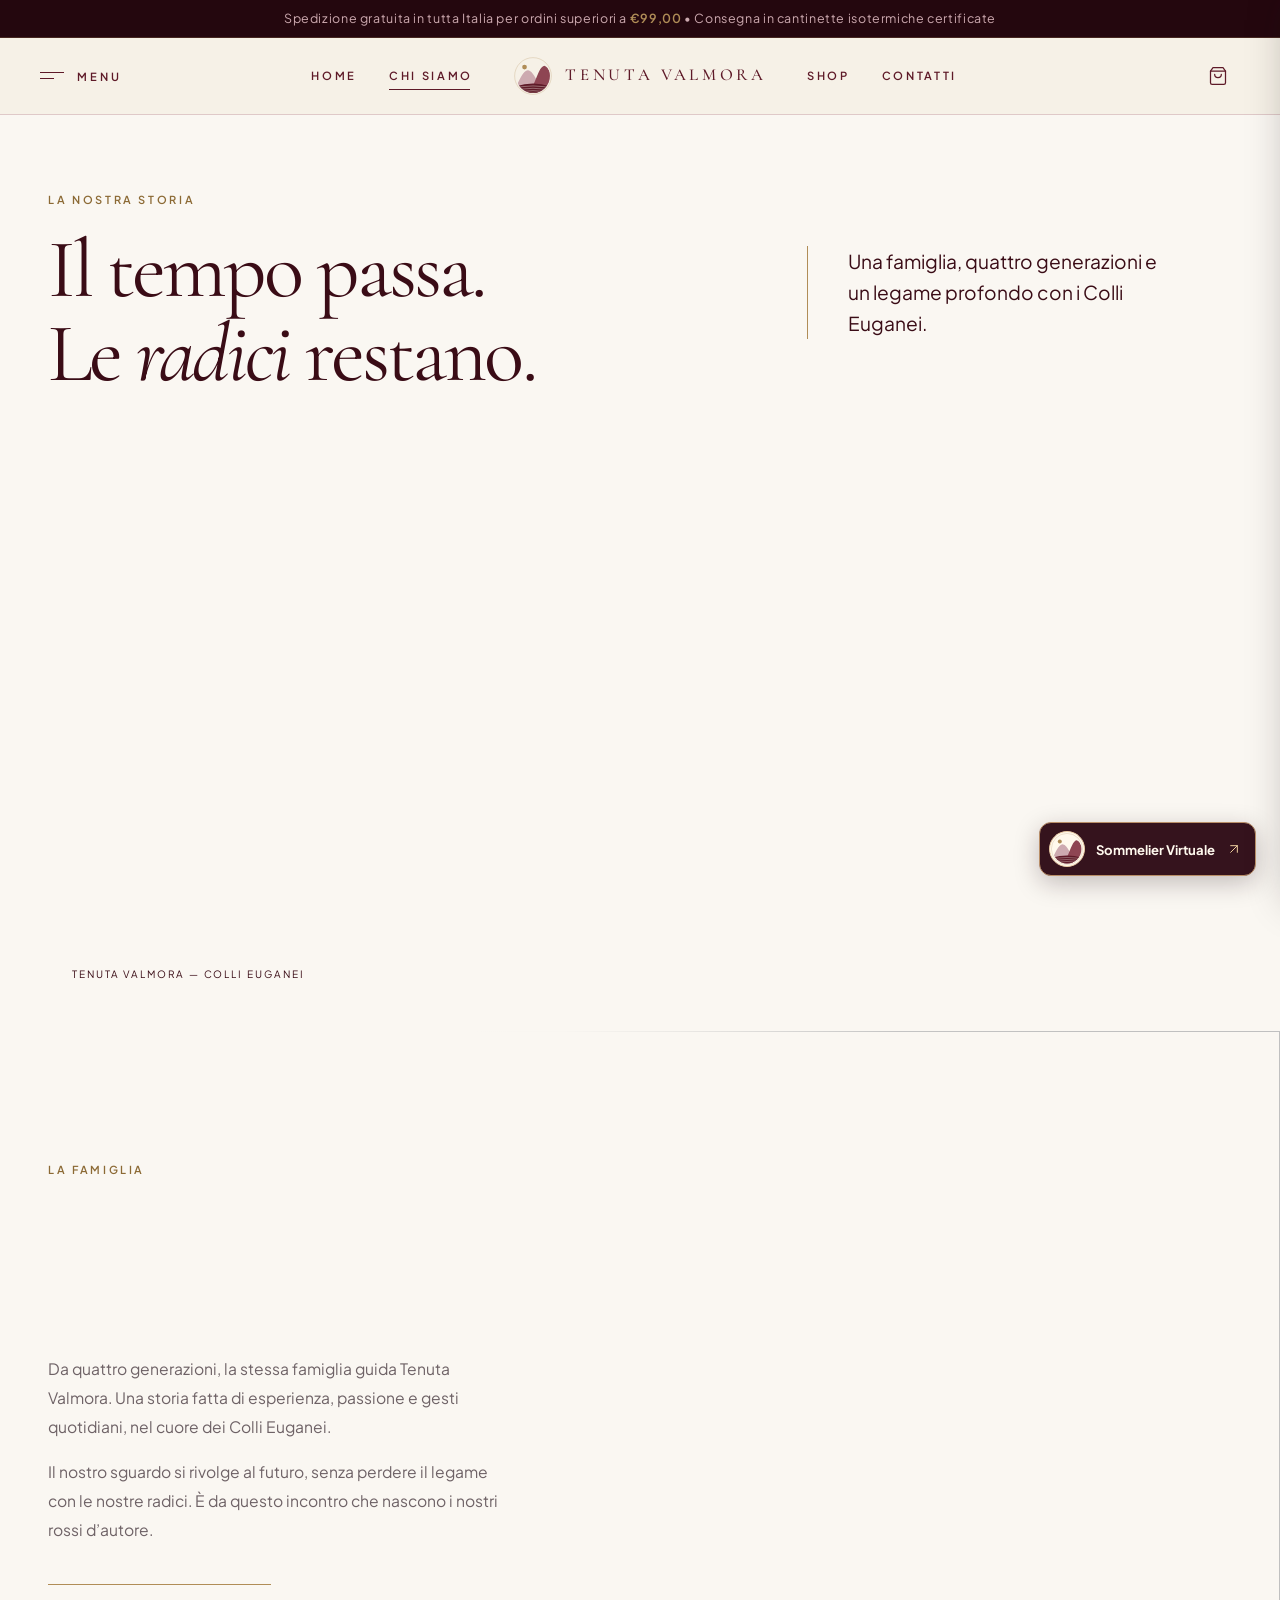
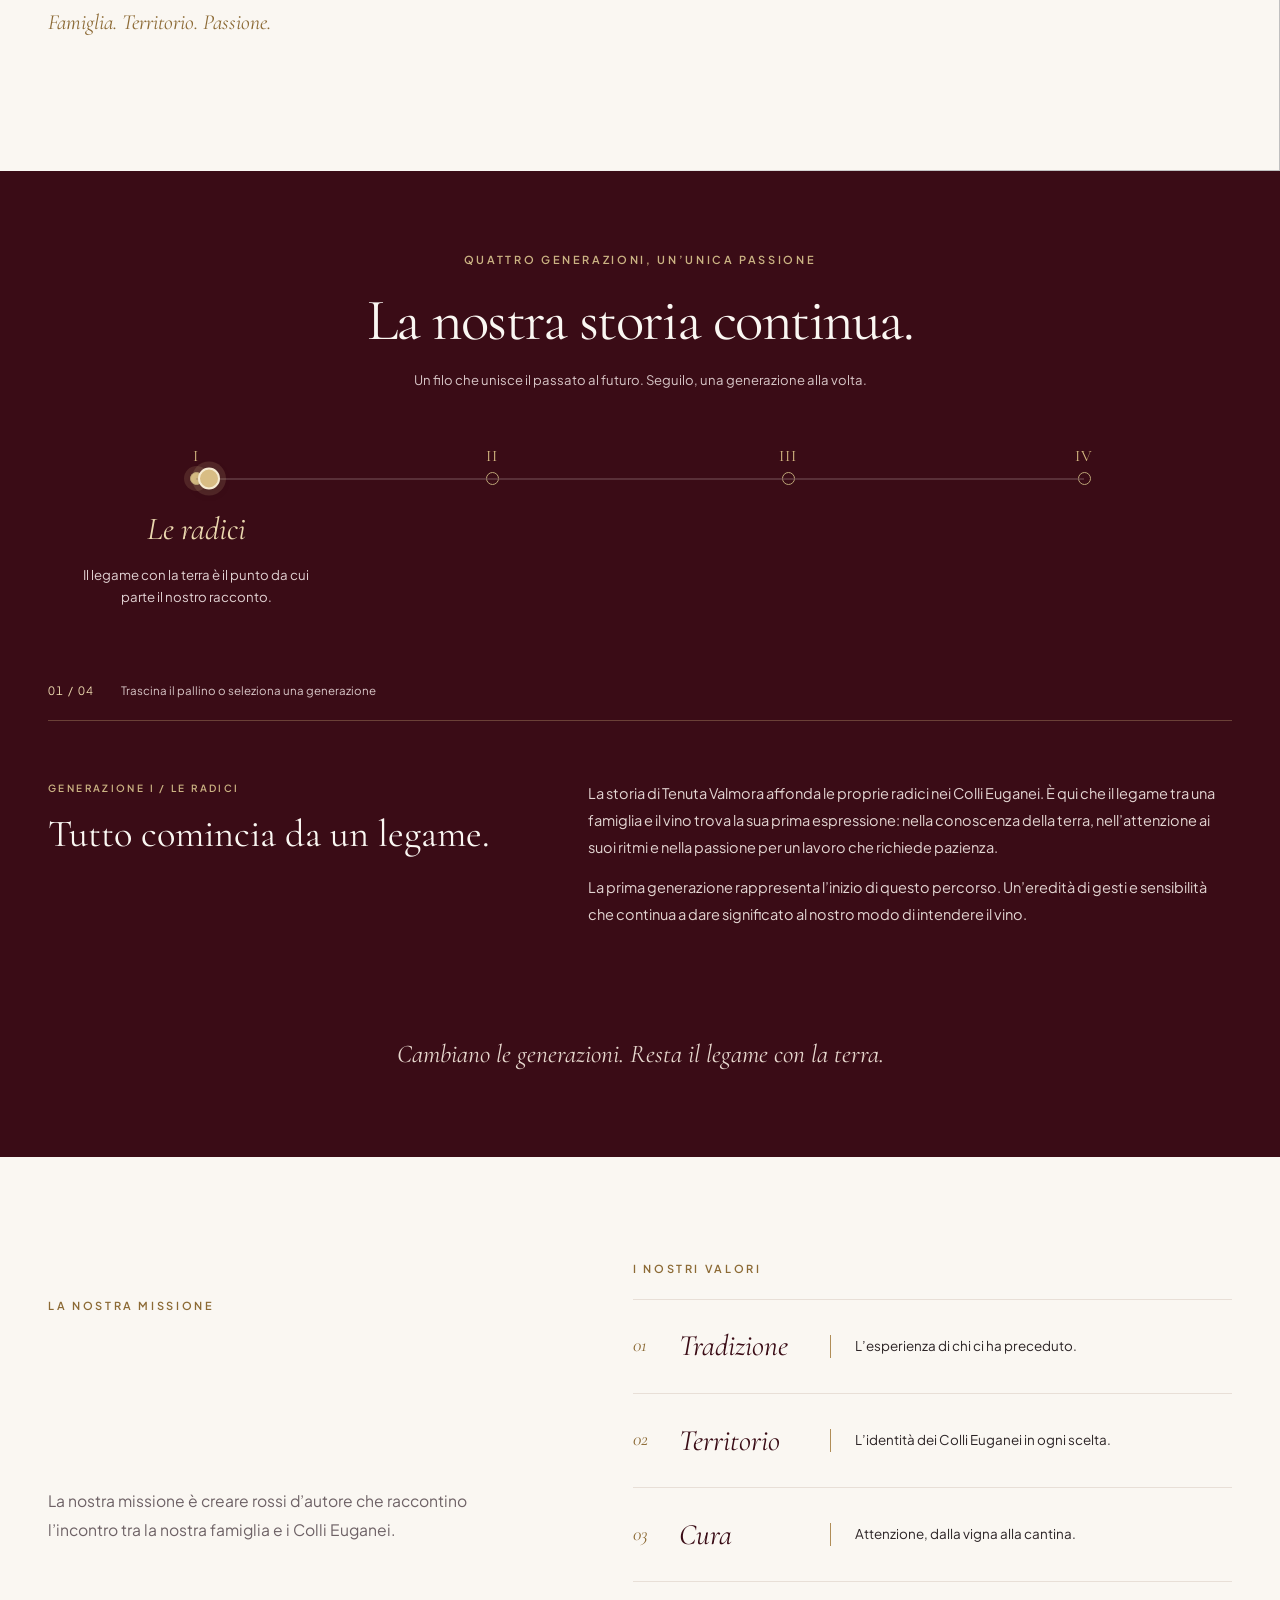
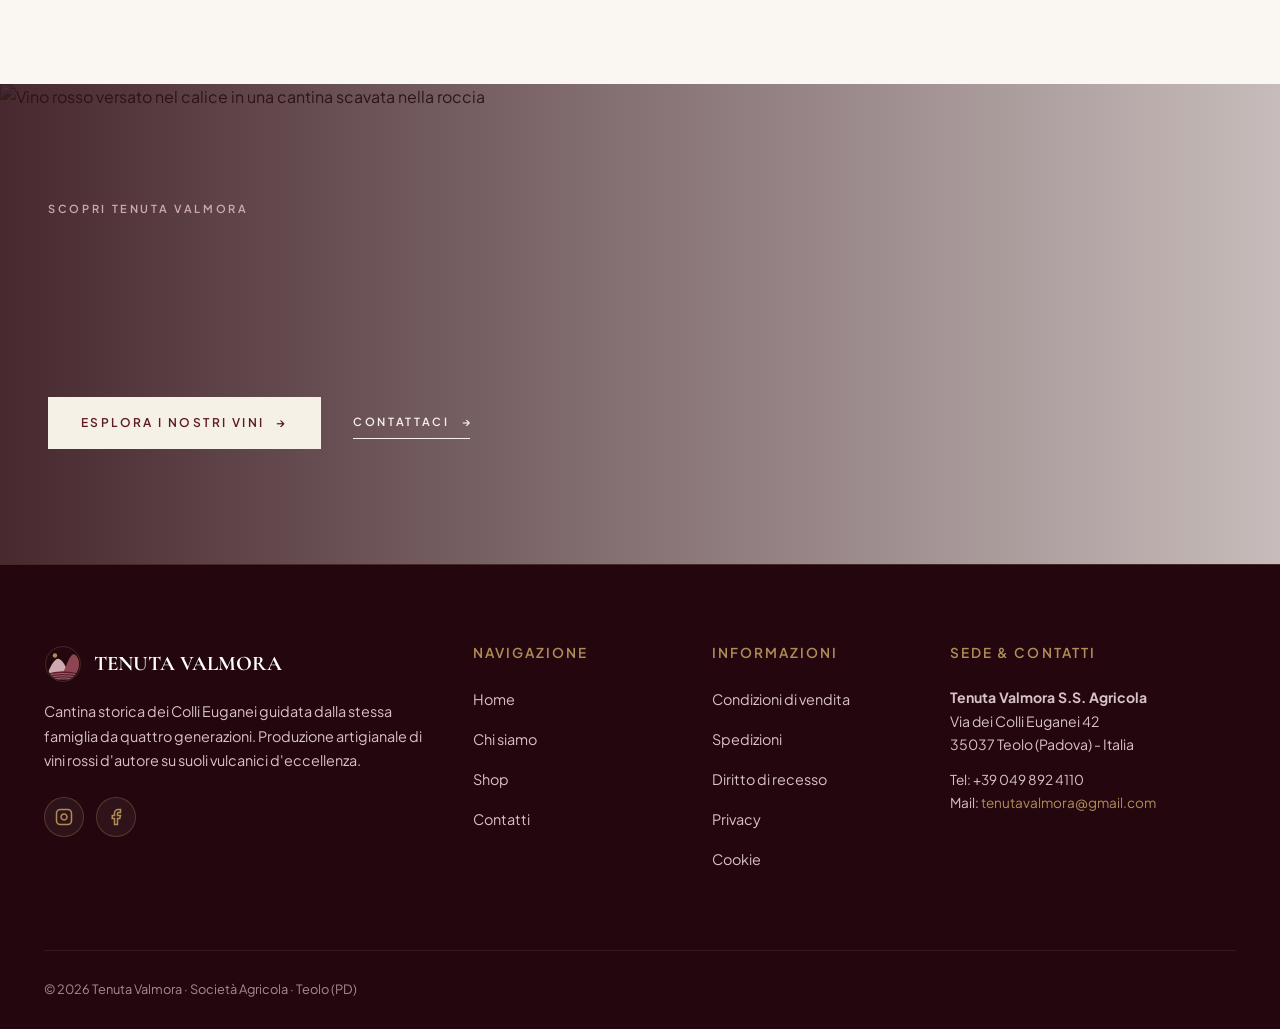
==== commit c76d664e: "Update styles and images in chi-siamo.html" ====
--- a/chi-siamo.html
+++ b/chi-siamo.html
@@ -85,17 +85,24 @@
 .about-page .about-values p { font-size: .84rem; line-height: 1.7; border-left: 1px solid var(--color-gold); padding-left: 1.5rem; }
 .about-invitation { position: relative; isolation: isolate; min-height: 480px; display: flex; align-items: center; overflow: hidden; }
 .about-invitation > img { position: absolute; inset: 0; width: 100%; height: 100%; object-fit: cover; z-index: -2; }
-.about-invitation::before { content: ''; position: absolute; inset: 0; background: linear-gradient(90deg, rgb(24 17 19 / 85%), rgb(24 17 19 / 20%)); z-index: -1; }
+.about-invitation::before { content: ''; position: absolute; inset: 0; background: linear-gradient(90deg, rgb(46 12 20 / 88%), rgb(46 12 20 / 25%)); z-index: -1; }
 .about-invitation-content { padding-block: 4rem; }
-.about-invitation .about-eyebrow { color: #D8BD84; }
+.about-invitation .about-eyebrow { color: #CDAAB0; }
 .about-page .about-invitation h2 { color: var(--color-cream); }
 .about-invitation-actions { display: flex; align-items: center; flex-wrap: wrap; gap: 2rem; margin-top: 2rem; }
-.about-shop-link { display: inline-flex; gap: 1.5rem; align-items: center; background: var(--color-cream); color: var(--color-wine-dark); padding: .9rem 1.4rem; font-size: .8rem; }
-.about-shop-link:hover { background: var(--color-gold-light); }
-.about-contact-link { color: var(--color-cream); font-size: .8rem; border-bottom: 1px solid #CBB383; padding-block: .4rem; }
+.about-shop-link { display: inline-flex; align-items: center; justify-content: center; gap: .75rem; min-height: 3.25rem; padding: .75rem 2rem; border: 1px solid #F6F1E7; border-radius: 0; background: #F6F1E7; color: #5E1A28; font-family: var(--font-sans); font-size: .75rem; font-weight: 600; letter-spacing: .2em; line-height: 1.3; text-transform: uppercase; transition: background-color .3s ease, color .3s ease, border-color .3s ease; }
+.about-shop-link:hover { background: transparent; color: #F6F1E7; }
+.about-contact-link { display: inline-flex; align-items: center; gap: .75rem; padding: .35rem 0 .5rem; border-bottom: 1px solid currentColor; color: #F6F1E7; font-family: var(--font-sans); font-size: .7rem; font-weight: 600; letter-spacing: .24em; text-transform: uppercase; }
+.about-contact-link::after { content: '\2192'; letter-spacing: 0; transition: transform .9s cubic-bezier(0.2, 0.6, 0.2, 1); }
+.about-contact-link:hover::after { transform: translateX(6px); }
 /* Only hide reveals after JS has installed an observer. No-JS stays readable. */
-.about-page.has-reveals [data-about-reveal] { opacity: 0; transform: translateY(24px); transition: opacity .85s ease, transform .85s cubic-bezier(.2,.7,.2,1); }
+.about-page.has-reveals [data-about-reveal] { opacity: 0; transform: translate3d(0, 1.25rem, 0); transition: opacity 1s cubic-bezier(0.2, 0.6, 0.2, 1), transform 1s cubic-bezier(0.2, 0.6, 0.2, 1); }
 .about-page.has-reveals [data-about-reveal].is-visible { opacity: 1; transform: none; }
+/* Titoli riga per riga, stessi tempi dei titoli .home-lines della Home (righe create dallo script). */
+.about-line { display: block; overflow: hidden; padding: .04em .08em .14em; margin: -.04em -.08em -.14em; }
+.about-line__inner { display: block; }
+.about-page.has-reveals .about-line__inner { transform: translate3d(0, 110%, 0); transition: transform 1.2s cubic-bezier(0.2, 0.6, 0.2, 1); transition-delay: calc(var(--about-i, 0) * .12s); }
+.about-page.has-reveals .is-visible .about-line__inner { transform: none; }
 @media (max-width: 1100px) {
   .about-shell { width: calc(100% - 4rem); }
   .about-intro-heading { gap: 2.5rem; }
@@ -153,9 +160,9 @@
 .about-family { display: flex; position: relative; isolation: isolate; min-height: 740px; padding-block: 6rem; margin-top: 3rem; }
 .about-family-backdrop { position: absolute; inset: 0 0 0 32%; z-index: -2; overflow: hidden; }
 .about-family-backdrop img { width: 100%; height: 100%; object-fit: cover; object-position: 52% center; }
-.about-family::after { content: ''; position: absolute; inset: 0; z-index: -1; background: linear-gradient(90deg, #FAF7F2 0%, #FAF7F2 34%, rgb(250 247 242 / 98%) 44%, rgb(250 247 242 / 74%) 53%, rgb(250 247 242 / 8%) 70%, transparent 85%); }
+.about-family::after { content: ''; position: absolute; inset: 0; z-index: -1; background: linear-gradient(90deg, var(--color-cream) 0%, var(--color-cream) 34%, rgb(250 247 242 / 98%) 44%, rgb(250 247 242 / 74%) 53%, rgb(250 247 242 / 8%) 70%, transparent 85%); }
 .about-family-copy { width: 46%; max-width: 535px; min-width: 0; }
-.about-family-copy p { color: #5D5054; }
+.about-family-copy p { color: var(--color-text-muted); }
 .about-family-copy h2 { font-size: clamp(3rem, 4.6vw, 4.9rem); }
 .about-family-layout { position: relative; }
 /* Keep pointer gestures independent of the browser's native range steps. */
@@ -222,7 +229,7 @@
 @media (max-width: 1100px) and (min-width: 761px) {
   .about-family { min-height: 700px; }
   .about-family-copy { width: 50%; }
-  .about-family::after { background: linear-gradient(90deg, #FAF7F2 0%, #FAF7F2 35%, rgb(250 247 242 / 96%) 49%, rgb(250 247 242 / 55%) 63%, transparent 85%); }
+  .about-family::after { background: linear-gradient(90deg, var(--color-cream) 0%, var(--color-cream) 35%, rgb(250 247 242 / 96%) 49%, rgb(250 247 242 / 55%) 63%, transparent 85%); }
 }
 @media (max-width: 760px) {
   .about-family { display: flex; flex-direction: column; min-height: 0; gap: 0; padding-block: 0; margin-top: 4rem; }
@@ -231,7 +238,7 @@
   .about-family::after { display: none; }
   .about-family-copy { width: 100%; max-width: 550px; }
   .about-family-copy h2 { font-size: clamp(2.8rem, 8vw, 3.7rem); }
-  .about-family-backdrop::after { content: ''; position: absolute; inset: 0; background: linear-gradient(#FAF7F2, transparent 25%); pointer-events: none; }
+  .about-family-backdrop::after { content: ''; position: absolute; inset: 0; background: linear-gradient(var(--color-cream), transparent 25%); pointer-events: none; }
   .about-history-panel { padding-block: 3.5rem; }
   .about-history.is-interactive .about-timeline-track { transform: translateX(-50%); }
   .about-history.is-interactive .about-timeline-hit { inset: -11px -21.5px; }
@@ -271,22 +278,21 @@
       </div>
       <figure class="about-panorama" data-about-reveal>
         <div class="about-panorama-frame">
-          <img src="assets/images/winemaker-hands.jpg" alt="Filari di vite nella luce calda del tramonto" width="1200" height="899" fetchpriority="high">
+          <img src="assets/images/chi-siamo/panorama.jpg" alt="Le colline coniche dei Colli Euganei con i filari e un muretto a secco in primo piano" width="2400" height="1000" fetchpriority="high">
         </div>
         <figcaption class="about-shell">
           <span>Tenuta Valmora — Colli Euganei</span>
-          <a href="#la-famiglia">Scorri per scoprire <span aria-hidden="true">↓</span></a>
         </figcaption>
       </figure>
     </section>
 
     <section id="la-famiglia" class="about-family" aria-labelledby="family-title">
       <div class="about-family-backdrop" aria-hidden="true">
-        <img src="assets/images/about-hands.png?v=2" alt="" width="1536" height="1024" loading="lazy">
+        <img src="assets/images/chi-siamo/famiglia.jpg" alt="" width="1800" height="1200" loading="lazy">
       </div>
       <div class="about-shell about-family-layout">
         <div class="about-family-copy" data-about-reveal>
-          <span class="about-eyebrow">01 / La famiglia</span>
+          <span class="about-eyebrow">La famiglia</span>
           <h2 id="family-title">Un sapere che<br>si tramanda.</h2>
           <p>Da quattro generazioni, la stessa famiglia guida Tenuta Valmora. Una storia fatta di esperienza, passione e gesti quotidiani, nel cuore dei Colli Euganei.</p>
           <p>Il nostro sguardo si rivolge al futuro, senza perdere il legame con le nostre radici. È da questo incontro che nascono i nostri rossi d’autore.</p>
@@ -364,21 +370,24 @@
       </div>
     </section>
 
-    <section class="about-shell about-philosophy" id="filosofia" aria-labelledby="mission-title">
+    <section class="about-shell about-philosophy" id="missione" aria-labelledby="mission-title">
       <div data-about-reveal>
-        <span class="about-eyebrow">02 / La nostra filosofia</span>
+        <span class="about-eyebrow">La nostra missione</span>
         <h2 id="mission-title">Custodire la terra.<br>Dare voce al vino.</h2>
         <p>La nostra missione è creare rossi d’autore che raccontino l’incontro tra la nostra famiglia e i Colli Euganei.</p>
       </div>
+      <div class="about-values-block" id="valori">
+        <span class="about-eyebrow" data-about-reveal>I nostri valori</span>
       <ol class="about-values">
         <li data-about-reveal><span aria-hidden="true">01</span><h3>Tradizione</h3><p>L’esperienza di chi ci ha preceduto.</p></li>
         <li data-about-reveal><span aria-hidden="true">02</span><h3>Territorio</h3><p>L’identità dei Colli Euganei in ogni scelta.</p></li>
         <li data-about-reveal><span aria-hidden="true">03</span><h3>Cura</h3><p>Attenzione, dalla vigna alla cantina.</p></li>
       </ol>
+      </div>
     </section>
 
     <section class="about-invitation" aria-labelledby="invitation-title">
-      <img src="assets/images/about-cellar.png?v=2" alt="Botti di rovere in una cantina dalle volte in pietra" width="1536" height="1024" loading="lazy">
+      <img src="assets/images/chi-siamo/cantina.jpg" alt="Vino rosso versato nel calice in una cantina scavata nella roccia" width="2400" height="1200" loading="lazy">
       <div class="about-shell about-invitation-content" data-about-reveal>
         <span class="about-eyebrow">Scopri Tenuta Valmora</span>
         <h2 id="invitation-title">La nostra storia,<br>nel tuo calice.</h2>
@@ -867,15 +876,81 @@
     timelineObserver.observe(timeline);
 
     if (!motion.matches) {
+      // Titoli h1/h2 riga per riga: stessa logica di splitLines() in assets/js/home.js
+      // (titoli .home-lines della Home). Esclusi i titoli della linea del tempo.
+      const lineTitles = [...document.querySelectorAll('.about-page main h1, .about-page main h2')]
+        .filter(title => !title.closest('.about-history'));
+      const escapeHtml = text => text.replace(/&/g, '&amp;').replace(/</g, '&lt;').replace(/>/g, '&gt;');
+      const splitLines = title => {
+        if (title.aboutSource === undefined) title.aboutSource = title.innerHTML;
+        title.innerHTML = title.aboutSource;
+        const words = [];
+        let spaceBefore = false;
+        [...title.childNodes].forEach(node => {
+          if (node.nodeType === 1 && node.tagName === 'BR') { spaceBefore = true; return; }
+          if (node.nodeType !== 1 && node.nodeType !== 3) return;
+          const italic = node.nodeType === 1 && node.tagName === 'EM';
+          const holder = document.createDocumentFragment();
+          node.textContent.split(/(\s+)/).forEach(part => {
+            if (!part) return;
+            if (/^\s+$/.test(part)) { spaceBefore = true; holder.appendChild(document.createTextNode(' ')); return; }
+            const span = document.createElement('span');
+            span.textContent = part;
+            holder.appendChild(span);
+            words.push({ el: span, text: part, italic, space: spaceBefore });
+            spaceBefore = false;
+          });
+          if (italic) { node.textContent = ''; node.appendChild(holder); }
+          else title.replaceChild(holder, node);
+        });
+        const lines = [];
+        let lastTop = null;
+        words.forEach(word => {
+          const top = word.el.offsetTop;
+          if (lastTop === null || Math.abs(top - lastTop) > 4) { lines.push([]); lastTop = top; }
+          lines[lines.length - 1].push(word);
+        });
+        title.innerHTML = lines.map((line, index) => {
+          let html = '';
+          let open = false;
+          line.forEach((word, i) => {
+            if (open && !word.italic) { html += '</em>'; open = false; }
+            if (i > 0 && word.space) html += ' ';
+            if (!open && word.italic) { html += '<em>'; open = true; }
+            html += escapeHtml(word.text);
+          });
+          if (open) html += '</em>';
+          return `<span class="about-line"><span class="about-line__inner" style="--about-i:${index}">${html}</span></span>`;
+        }).join(' ');
+      };
+      const splitAllTitles = () => lineTitles.forEach(splitLines);
+      splitAllTitles();
+      let lastWidth = innerWidth;
+      let splitTimer;
+      addEventListener('resize', () => {
+        if (innerWidth === lastWidth) return;
+        lastWidth = innerWidth;
+        clearTimeout(splitTimer);
+        splitTimer = setTimeout(splitAllTitles, 150);
+      });
+      if (document.fonts) document.fonts.ready.then(splitAllTitles);
+
+      // Come REPLAY = true in home.js: entra quando una parte è nello schermo,
+      // si azzera solo quando è uscito del tutto, poi rientra scorrendo in su o in giù.
       const revealObserver = new IntersectionObserver(entries => {
         entries.forEach(entry => {
-          if (entry.isIntersecting) {
-            entry.target.classList.add('is-visible');
-            revealObserver.unobserve(entry.target);
-          }
+          if (entry.isIntersecting) entry.target.classList.add('is-visible');
         });
-      }, { threshold: .08 });
-      document.querySelectorAll('[data-about-reveal]').forEach(el => revealObserver.observe(el));
+      }, { threshold: .12, rootMargin: '0px 0px -8% 0px' });
+      const resetObserver = new IntersectionObserver(entries => {
+        entries.forEach(entry => {
+          if (!entry.isIntersecting) entry.target.classList.remove('is-visible');
+        });
+      }, { threshold: 0 });
+      document.querySelectorAll('[data-about-reveal]').forEach(el => {
+        revealObserver.observe(el);
+        resetObserver.observe(el);
+      });
       document.body.classList.add('has-reveals');
     }
   } else {
--- a/assets/css/layout.css
+++ b/assets/css/layout.css
@@ -25,8 +25,8 @@
 }
 
 /* Ancore del menu: la sezione non finisce sotto l'header */
-#radici, #vulcano, #tempo, #home-vini, #home-visita,
-#la-famiglia, #generazioni, #filosofia,
+#tradizione, #territorio, #cura, #home-vini, #home-visita,
+#la-famiglia, #generazioni, #missione, #valori,
 #scrivici, #recapiti, #come-raggiungerci,
 #condizioni, #spedizioni, #recesso, #privacy, #cookie {
   scroll-margin-top: calc(var(--header-h) + 16px);
@@ -281,8 +281,8 @@
 
 /* Numero piccolo in alto a destra dell'icona; display gestito da cart.js */
 .site-header .cart-badge {
-  top: 7px;
-  right: 3px;
+  top: 9px;
+  right: 6px;
   width: auto;
   height: auto;
   border: 0;
@@ -311,6 +311,15 @@
 .site-header button:focus-visible {
   outline: 2px solid currentColor;
   outline-offset: 4px;
+}
+
+/* Menu richiuso col mouse: niente riquadro finché non si usa la tastiera (classe da layout.js) */
+.site-header .mobile-menu-btn.site-header__menu-btn--quiet:focus-visible {
+  outline: none;
+}
+
+.site-header .mobile-menu-btn.site-header__menu-btn--quiet:focus-visible .site-header__menu-line--short {
+  width: 14px;
 }
 
 @media (min-width: 600px) {
@@ -598,7 +607,6 @@
 .site-menu.open .site-menu__col:nth-child(2) { transition-delay: 0.37s; }
 .site-menu.open .site-menu__col:nth-child(3) { transition-delay: 0.44s; }
 .site-menu.open .site-menu__col:nth-child(4) { transition-delay: 0.51s; }
-.site-menu.open .site-menu__col:nth-child(5) { transition-delay: 0.58s; }
 
 @media (min-width: 600px) {
   .site-menu__brand-name { display: block; }
@@ -617,7 +625,7 @@
   }
 }
 
-/* Da 1024px (come l'header): 5 colonne uguali, testo centrato */
+/* Da 1024px (come l'header): 4 colonne uguali, testo centrato */
 @media (min-width: 1024px) {
   .site-menu__nav {
     padding-top: 14vh;
@@ -625,9 +633,9 @@
 
   .site-menu__cols {
     display: grid;
-    grid-template-columns: repeat(5, 1fr);
+    grid-template-columns: repeat(4, 1fr);
     gap: 2.5rem;
-    max-width: 1240px;
+    max-width: 1040px;
     margin: 0 auto;
   }
 
@@ -803,6 +811,13 @@
 @media (min-width: 768px) {
   .footer-bottom {
     flex-direction: row;
+  }
+}
+
+/* Su mobile il bottone del chatbot sta in basso: spazio sotto il copyright */
+@media (max-width: 767px) {
+  .footer-bottom {
+    padding-bottom: 6rem;
   }
 }
 
